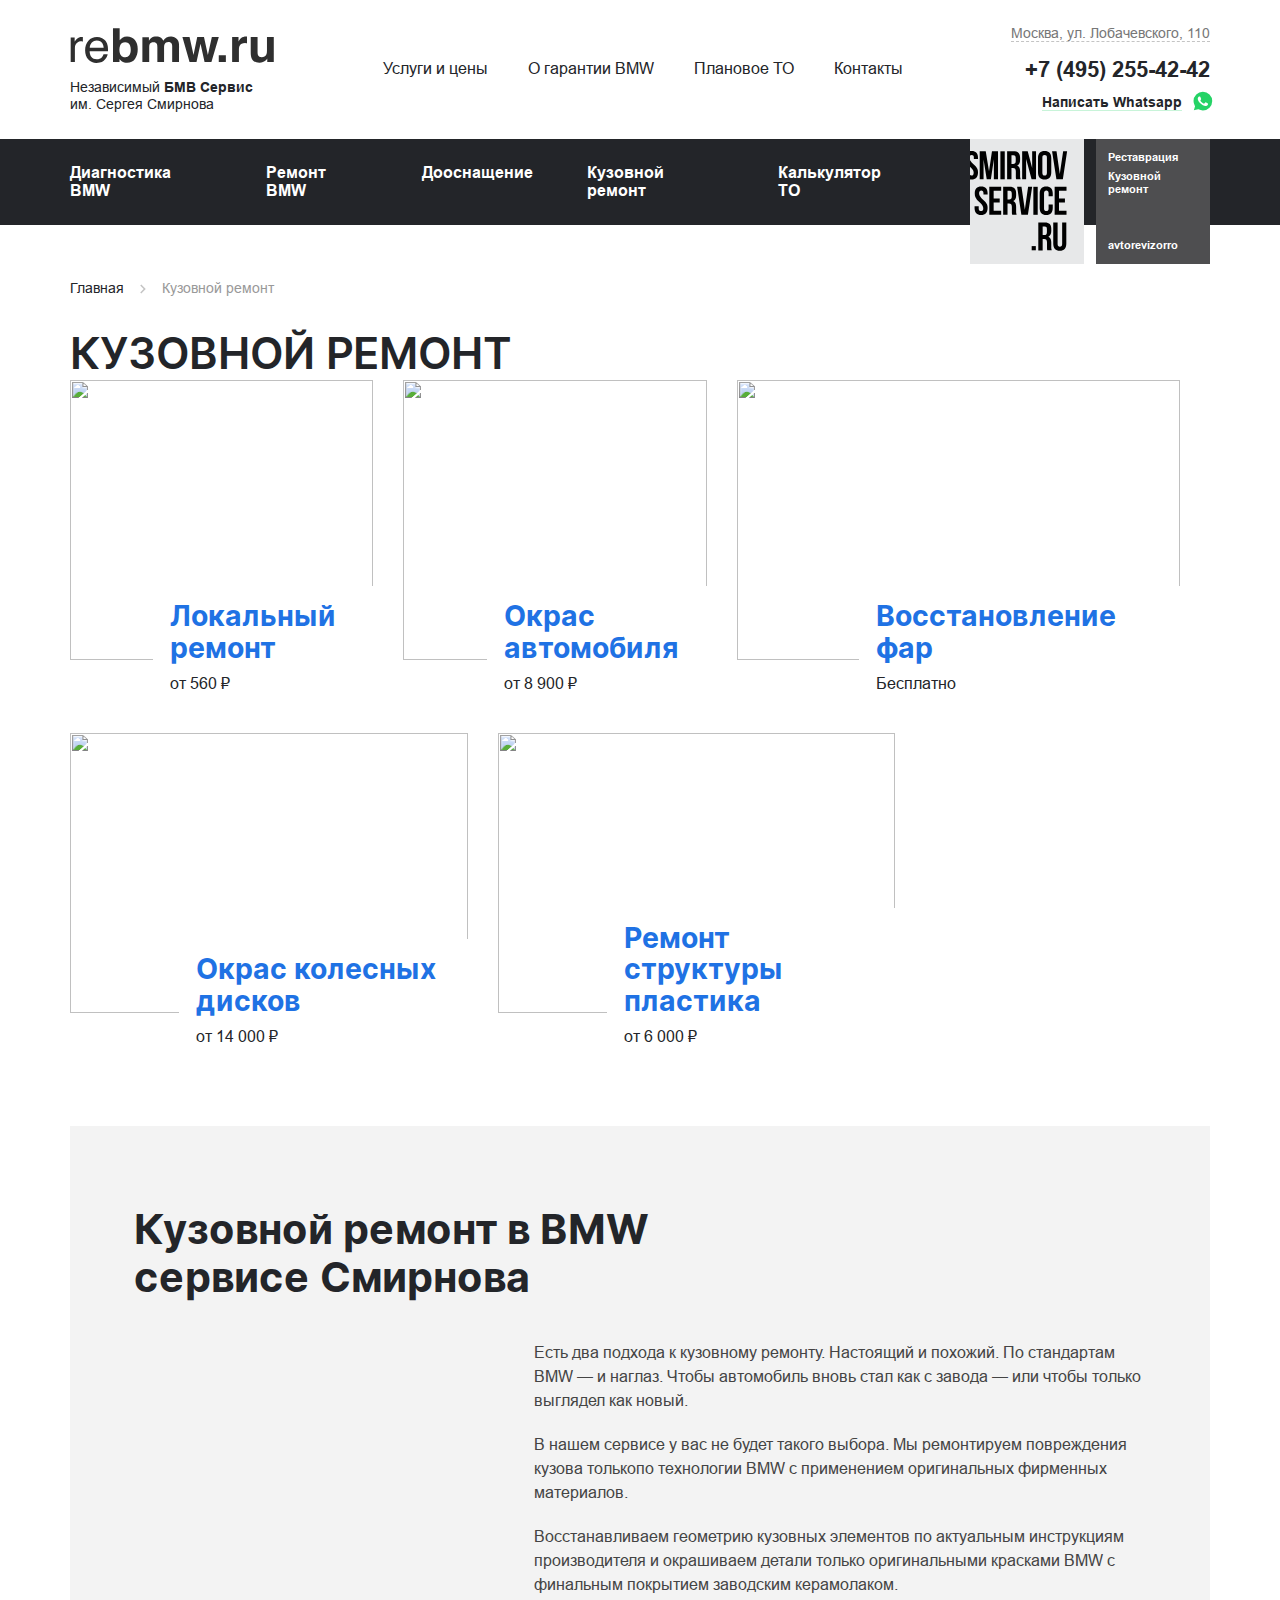
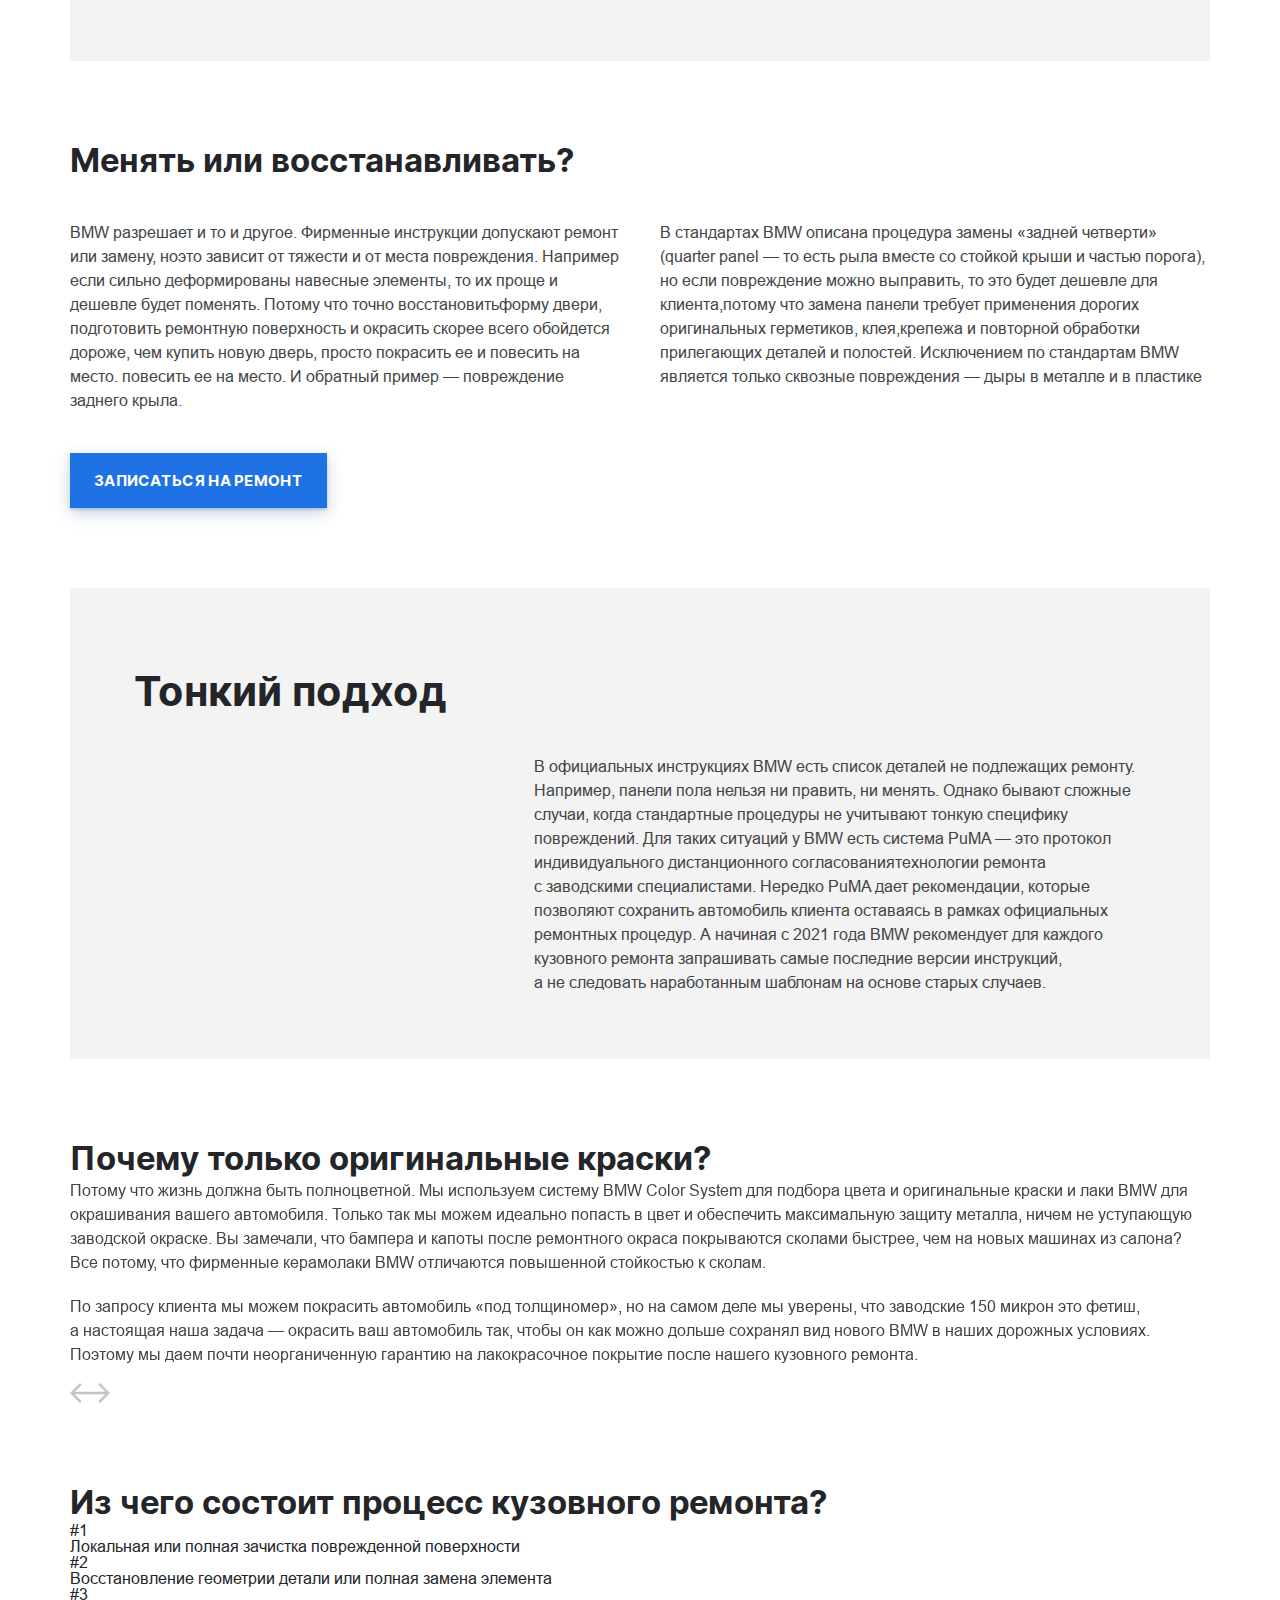
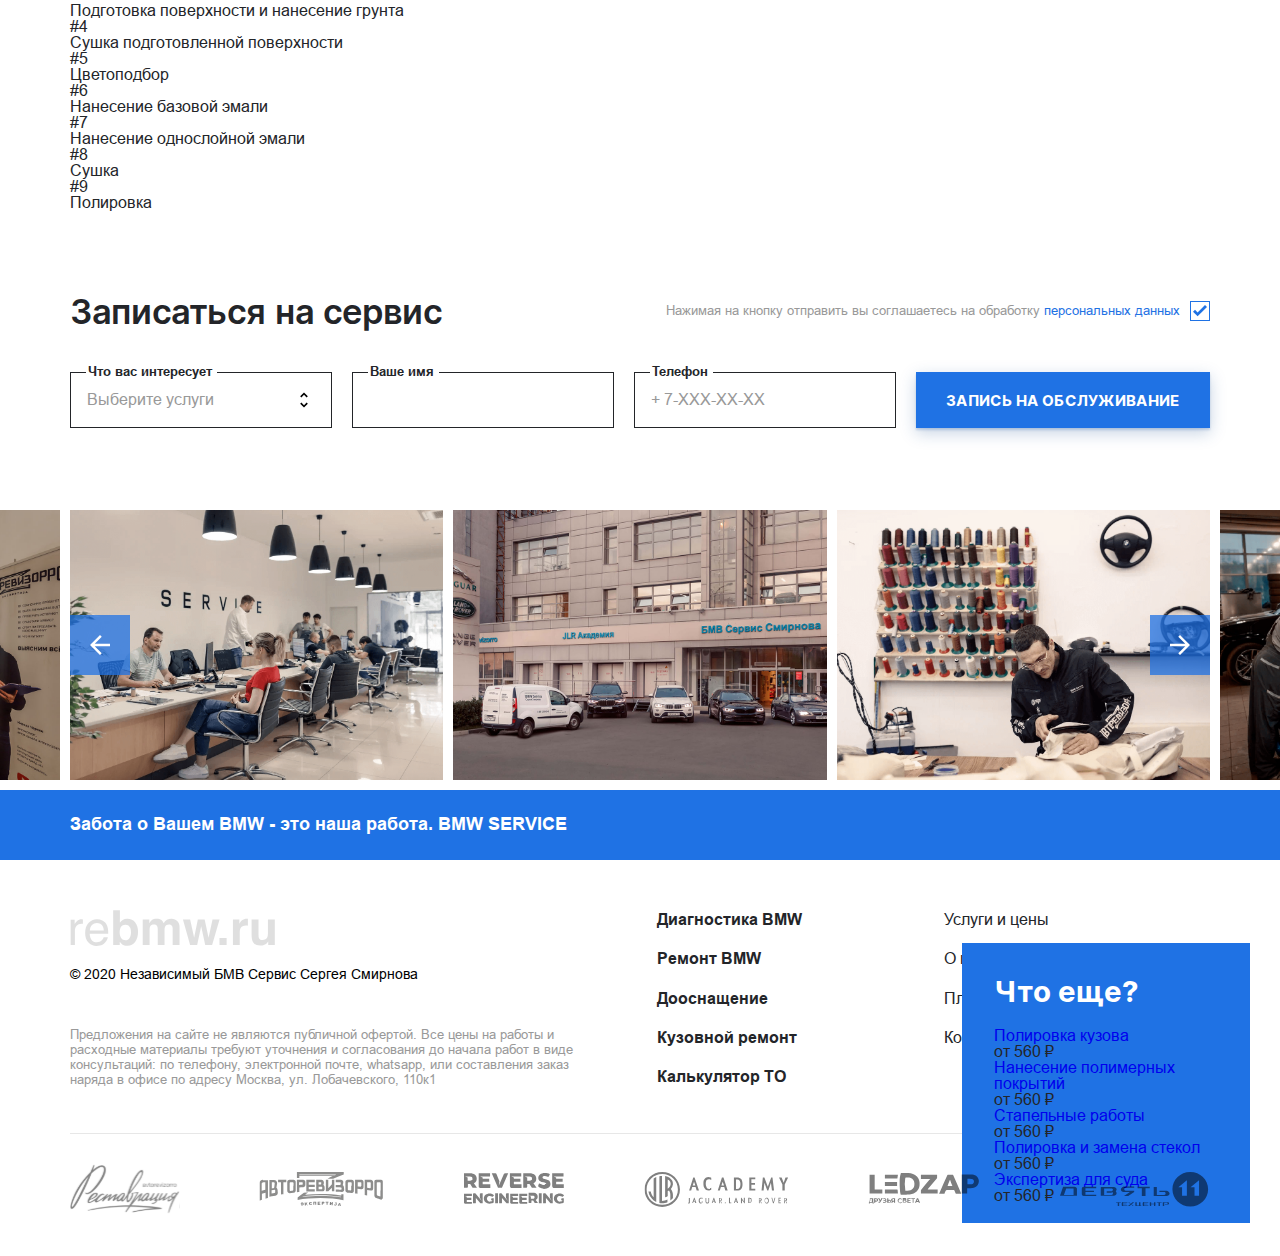
==== body-repair.html @ 80c863f9 "Add files via upload" ====
<!DOCTYPE html>
<html lang="ru">
<head>
	<meta charset="UTF-8">
	<meta name="viewport" content="width=device-width, initial-scale=1.0, shrink-to-fit=no, user-scalable=no">
	<meta name="keywords" content="бмв сервис bmw автосервис техцентр сервисный центр москва озерная 42, ЮЗАО неофициальный">
  	<meta name="description" content="В нашем техническом центре БМВ квалифицированные специалисты готовы исправить любые поломки и неисправности вашего автомобиля. Наш автосервис БМВ находится в Москве.">
	<link rel="stylesheet" href="assets/css/style.css">
	<link rel="stylesheet" href="assets/css/fancybox.css">
	<link rel="stylesheet" href="assets/css/swiper-bundle.min.css">
	<link rel="icon" href="favicon.ico" type="image/svg+xml">
	<title>Кузовной ремонт BMW - BMW SERVICE Сергея Смирнова </title>
</head>
<body>
	<!--Sprite-->
	<svg style="display: none;">
		<symbol id="phone-icon" viewBox="0 0 18 18">
			<g>
				<path d="M9.65381 3.79367C12.0388 4.09367 13.9063 5.96117 14.2063 8.34617C14.2513 8.72867 14.5738 9.00617 14.9488 9.00617C14.9788 9.00617 15.0088 9.00617 15.0388 8.99867C15.4513 8.94617 15.7438 8.57117 15.6913 8.15867C15.3088 5.09117 12.9013 2.68367 9.83381 2.30117C9.42131 2.25617 9.04631 2.54867 9.00131 2.96117C8.94881 3.37367 9.24131 3.74867 9.65381 3.79367ZM9.93881 5.37617C9.54131 5.27117 9.12881 5.51117 9.02381 5.91617C8.91881 6.32117 9.15881 6.72617 9.56381 6.83117C10.3513 7.03367 10.9663 7.64867 11.1763 8.44367C11.2663 8.78117 11.5663 9.00617 11.9038 9.00617C11.9638 9.00617 12.0313 8.99867 12.0913 8.98367C12.4888 8.87867 12.7288 8.46617 12.6313 8.06867C12.2788 6.74117 11.2513 5.71367 9.93881 5.37617ZM14.4163 11.4512L12.5113 11.2337C12.0538 11.1812 11.6038 11.3387 11.2813 11.6612L9.90131 13.0412C7.77881 11.9612 6.03881 10.2287 4.9588 8.09867L6.3463 6.71117C6.66881 6.38867 6.8263 5.93867 6.7738 5.48117L6.5563 3.59117C6.4663 2.83367 5.82881 2.26367 5.06381 2.26367H3.76631C2.91881 2.26367 2.2138 2.96867 2.2663 3.81617C2.6638 10.2212 7.78631 15.3362 14.1838 15.7337C15.0313 15.7862 15.7363 15.0812 15.7363 14.2337V12.9362C15.7438 12.1787 15.1738 11.5412 14.4163 11.4512Z"/>

			</g>
		</symbol>
		<symbol id="pin-icon" viewBox="0 0 18 18">
			<g>
				<path d="M9 1.62097C5.85 1.62097 3 4.03597 3 7.77097C3 10.156 4.8375 12.961 8.505 16.1935C8.79 16.441 9.2175 16.441 9.5025 16.1935C13.1625 12.961 15 10.156 15 7.77097C15 4.03597 12.15 1.62097 9 1.62097ZM9 9.12097C8.175 9.12097 7.5 8.44597 7.5 7.62097C7.5 6.79597 8.175 6.12097 9 6.12097C9.825 6.12097 10.5 6.79597 10.5 7.62097C10.5 8.44597 9.825 9.12097 9 9.12097Z"/>
			</g>
		</symbol>
		<symbol id="arrow-tail-icon" viewBox="0 0 20 20">
			<g>
				<path fill-rule="evenodd" clip-rule="evenodd" d="M20 8.75H4.75L11.75 1.75L10 0L0 10L10 20L11.75 18.25L4.75 11.25H20V8.75Z"/>
			</g>
		</symbol>
		<symbol id="arrow-small" viewBox="0 0 9 13">
			<g>
				<path d="M-6.10352e-05 12.5405L8.16797 6.27025L-6.10352e-05 0V3.13506L4.10101 6.27025L-6.10352e-05 9.40542V12.5405Z"/>
			</g>
		</symbol>
	</svg>

	<div class="wrapper">
		<header class="header">
			<div class="header-top">
				<div class="container">
					<div class="header-top__inner">
						<div class="header__logo">
							<a href="index.html">
								<img src="assets/images/rebmv_logo.svg" alt="logo">
							</a>
							<div class="header__logo-descr">Независимый <span>БМВ Сервис</span><br>им. Сергея Смирнова</div>
						</div>
						<nav class="header-nav">
							<a href="prices.html" class="header-nav__link">Услуги и цены</a>
							<a href="warranty.html" class="header-nav__link">О гарантии BMW</a>
							<a href="maintenance.html" class="header-nav__link">Плановое ТО</a>
							<a href="contact.html" class="header-nav__link">Контакты</a>
						</nav>
						<div class="header__contact">
							<a href="https://yandex.ru/maps/org/bmv_servis_smirnova/231468384403/?from=mapframe&ll=37.477049%2C55.690359&z=17" class="header__address" target="blank"><span class="mobile-none">Москва,</span> ул. Лобачевского, 110</a>
							<a href="tel:+74952554242" class="header__phone">+7 (495) 255-42-42</a>
							<a href="https://wa.me/74952554242" class="whatsapp-link" target="blank">
								<span>Написать <span class="mobile-none">Whatsapp</span></span>
								<img src="assets/images/whatsapp_icon.svg" alt="">
							</a>
						</div>
					</div>
				</div>
			</div>
			<div class="header-bottom">
				<div class="container">
					<div class="header-bottom__inner">
						<div class="header__burger">
							<img src="assets/images/burger-icon.svg" alt="">
						</div>
						<nav class="header-subnav">
							<div class="header-subnav__close"></div>
							<ul class="header-subnav__mobile">
								<li><a href="prices.html" class="header-subnav__link">Услуги и цены</a></li>
								<li><a href="warranty.html" class="header-subnav__link">О гарантии BMW</a></li>
								<li><a href="maintenance.html" class="header-subnav__link">Плановое ТО</a></li>
								<li><a href="contact.html" class="header-subnav__link">Контакты</a></li>
							</ul>
							<ul>
								<li><a href="diagnostics.html" class="header-subnav__link">Диагностика BMW</a></li>
								<li><a href="repair.html" class="header-subnav__link"> Ремонт BMW</a></li>
								<li><a href="equipping.html" class="header-subnav__link">Дооснащение</a></li>
								<li><a href="body-repair.html" class="header-subnav__link">Кузовной ремонт</a></li>
								<li><a href="calculator.html" class="header-subnav__link">Калькулятор ТО</a></li>
							</ul>
						</nav>
						<a href="index.html" class="header-info">
							<div class="header-info__box header-info__box_gray">
								<img src="assets/images/smirnov-service.svg" alt="">
							</div>
							<div class="header-info__box header-info__box_dgray">
								<div>
									<div class="header-info__item">Реставрация</div>
									<div class="header-info__item">Кузовной ремонт</div>
								</div>
								<div class="header-info__item">avtorevizorro</div>
							</div>
						</a>
					</div>
				</div>
			</div>
		</header><!--/header-->

		<main class="main">
			<div class="breadcrumbs">
				<div class="container">
					<ul class="breadcrumbs__list">
						<li class="breadcrumbs__item">
							<a href="index.html">Главная</a>
						</li>
						<li class="breadcrumbs__item">
							<span>Кузовной ремонт</span>
						</li>
					</ul>
				</div>
			</div><!--/breadcrumbs-->
			<section class="service service_bw section">
				<div class="container">
					<h1 class="service__maintitle title title_bold">Кузовной ремонт</h1>
					<div class="service__inner">
						<div class="service__wrapper">
							<a href="#" class="service__item">
								<div class="service__photo">
									<img src="assets/images/service/service_15.jpg" alt="">
								</div>
								<div class="service__info">
									<div class="service__title service__title_many">Локальный<br>ремонт</div>
									<div class="service__price">от 560 ₽</div>
								</div>
							</a><!---/service__item-->
							<a href="#" class="service__item">
								<div class="service__photo">
									<img src="assets/images/service/service_16.jpg" alt="">
								</div>
								<div class="service__info">
									<div class="service__title">Окрас<br> автомобиля</div>
									<div class="service__price">от 8 900 ₽</div>
								</div>
							</a><!---/service__item-->
							<a href="#" class="service__item service__item_large">
								<div class="service__photo">
									<img src="assets/images/service/service_17.jpg" alt="">
								</div>
								<div class="service__info">
									<div class="service__title">Восстановление<br>фар</div>
									<div class="service__price">Бесплатно</div>
								</div>
							</a><!---/service__item-->
							<a href="#" class="service__item service__item_big">
								<div class="service__photo">
									<img src="assets/images/service/service_18.jpg" alt="">
								</div>
								<div class="service__info">
									<div class="service__title">Окрас колесных<br> дисков</div>
									<div class="service__price">от 14 000 ₽</div>
								</div>
							</a><!---/service__item-->
							<a href="#" class="service__item service__item_big">
								<div class="service__photo">
									<img src="assets/images/service/service_19.jpg" alt="">
								</div>
								<div class="service__info">
									<div class="service__title">Ремонт структуры пластика</div>
									<div class="service__price">от 6 000 ₽</div>
								</div>
							</a><!---/service__item-->
						</div>
						<div class="service__contact">
							<div class="contact-box contact-box_more">
								<h4 class="contact-box__title">Что еще?</h4>
								<ul class="contact-box__list contact-box__list_min">
									<li>
										<a href="#" class="contact-box__list-name">Полировка кузова</a>
										<div class="contact-box__list-price">от 560 ₽</div>
									</li>
									<li>
										<a href="#" class="contact-box__list-name">Нанесение полимерных покрытий</a>
										<div class="contact-box__list-price">от 560 ₽</div>
									</li>
									<li>
										<a href="#" class="contact-box__list-name">Стапельные работы</a>
										<div class="contact-box__list-price">от 560 ₽</div>
									</li>
									<li>
										<a href="#" class="contact-box__list-name">Полировка и замена стекол</a>
										<div class="contact-box__list-price">от 560 ₽</div>
									</li>
									<li>
										<a href="#" class="contact-box__list-name">Экспертиза для суда</a>
										<div class="contact-box__list-price">от 560 ₽</div>
									</li>
								</ul>
							</div><!--/contact-box-->
						</div>
					</div>
				</div>
			</section><!--/service-->
			<section class="article section">
				<div class="container">
					<div class="info-box">
						<div class="info-box__photo">
							<img src="assets/images/body-repair.png" alt="">
						</div>
						<div class="info-box__content">
							<h3 class="info-box__title title-big">Кузовной ремонт в BMW<br> сервисе Смирнова</h3>
							<div class="info-box__text description">
								<p>Есть два подхода к кузовному ремонту. Настоящий и похожий. По стандартам BMW — и наглаз. Чтобы автомобиль вновь стал как с завода — или чтобы только выглядел как новый.</p>
								<p>В нашем сервисе у вас не будет такого выбора. Мы ремонтируем повреждения кузова толькопо технологии BMW c применением оригинальных фирменных материалов.</p>
								<p>Восстанавливаем геометрию кузовных элементов по актуальным инструкциям производителя и окрашиваем детали только оригинальными красками BMW с финальным покрытием заводским керамолаком.</p>
							</div>
						</div>
					</div><!--/info-box-->
				</div>
			</section><!--/article-->
			<div class="article section">
				<div class="container">
					<h3 class="article__title title-medium title-medium_center mb-48">Менять или восстанавливать?</h3>
					<div class="article__row">
						<div class="article__col">
							<div class="article__description description description_big">
								<p>BMW разрешает и то и другое. Фирменные инструкции допускают ремонт или замену, ноэто зависит от тяжести и от места повреждения. Например если сильно деформированы навесные элементы, то их проще и дешевле будет поменять. Потому что точно восстановитьформу двери, подготовить ремонтную поверхность и окрасить скорее всего обойдется дороже, чем купить новую дверь, просто покрасить ее и повесить на место. повесить ее на место. И обратный пример — повреждение заднего крыла.</p>
							</div>
						</div>
						<div class="article__col">
							<div class="article__description description description_big">
								<p>В стандартах BMW описана процедура замены «задней четверти» (quarter panel — то есть рыла вместе со стойкой крыши и частью порога), но если повреждение можно выправить, то это будет дешевле для клиента,потому что замена панели требует применения дорогих оригинальных герметиков, клея,крепежа и повторной обработки прилегающих деталей и полостей. Исключением по стандартам BMW является только сквозные повреждения — дыры в металле и в пластике</p>
							</div>
						</div>
					</div>
					<div class="article__btn">
						<a href="#" class="btn" data-scroll="application">Записаться на ремонт</a>
					</div>
				</div>
			</div><!--article-->
			<section class="article section">
				<div class="container">
					<div class="info-box info-box_bl">
						<div class="info-box__photo">
							<img src="assets/images/avtorevizorro.png" alt="">
						</div>
						<div class="info-box__content">
							<h3 class="info-box__title title-big">Тонкий подход</h3>
							<div class="info-box__text description">
								<p>В официальных инструкциях BMW есть список деталей не подлежащих ремонту. Например, панели пола нельзя ни править, ни менять. Однако бывают сложные случаи, когда стандартные процедуры не учитывают тонкую специфику повреждений. Для таких ситуаций у BMW есть система PuMA — это протокол индивидуального дистанционного согласованиятехнологии ремонта с заводскими специалистами. Нередко PuMA дает рекомендации, которые позволяют сохранить автомобиль клиента оставаясь в рамках официальных ремонтных процедур. А начиная с 2021 года BMW рекомендует для каждого кузовного ремонта запрашивать самые последние версии инструкций, а не следовать наработанным шаблонам на основе старых случаев.</p>
							</div>
						</div>
					</div><!--/info-box-->
				</div>
			</section><!--/article-->
			<section class="info-slider info-slider_diagnostics section">
				<div class="container">
					<h3 class="info-slider__title title-medium">Почему только оригинальные краски?</h3>
					<div class="info-slider__inner swiper">
						<div class="info-slider__wrapper swiper-wrapper">
							<div class="info-slider__slide swiper-slide">
								<div class="info-slider__box info-slider__box_pc">
									<div class="info-slider__info">
										<div class="info-slider__description description">
											<p>Потому что жизнь должна быть полноцветной. Мы используем систему BMW Color System для подбора цвета и оригинальные краски и лаки BMW для окрашивания вашего автомобиля. Только так мы можем идеально попасть в цвет и обеспечить максимальную защиту металла, ничем не уступающую заводской окраске. Вы замечали, что бампера и капоты после ремонтного окраса покрываются сколами быстрее, чем на новых машинах из салона? Все потому, что фирменные керамолаки BMW отличаются повышенной стойкостью к сколам.</p>
											<p>По запросу клиента мы можем покрасить автомобиль «под толщиномер», но на самом деле мы уверены, что заводские 150 микрон это фетиш, а настоящая наша задача — окрасить ваш автомобиль так, чтобы он как можно дольше сохранял вид нового BMW в наших дорожных условиях. Поэтому мы даем почти неорганиченную гарантию на лакокрасочное покрытие после нашего кузовного ремонта.</p>
										</div>
									</div>
									<div class="info-slider__photo">
										<img src="assets/images/metallik-avtoemal.png" alt="">
									</div>
								</div>
							</div><!--/info-slider__slide-->
							<div class="info-slider__slide swiper-slide">
								<div class="info-slider__box info-slider__box_pc">
									<div class="info-slider__info">
										<div class="info-slider__description description">
											<p>Потому что жизнь должна быть полноцветной. Мы используем систему BMW Color System для подбора цвета и оригинальные краски и лаки BMW для окрашивания вашего автомобиля. Только так мы можем идеально попасть в цвет и обеспечить максимальную защиту металла, ничем не уступающую заводской окраске. Вы замечали, что бампера и капоты после ремонтного окраса покрываются сколами быстрее, чем на новых машинах из салона? Все потому, что фирменные керамолаки BMW отличаются повышенной стойкостью к сколам.</p>
											<p>По запросу клиента мы можем покрасить автомобиль «под толщиномер», но на самом деле мы уверены, что заводские 150 микрон это фетиш, а настоящая наша задача — окрасить ваш автомобиль так, чтобы он как можно дольше сохранял вид нового BMW в наших дорожных условиях. Поэтому мы даем почти неорганиченную гарантию на лакокрасочное покрытие после нашего кузовного ремонта.</p>
										</div>
									</div>
									<div class="info-slider__photo">
										<img src="assets/images/metallik-avtoemal.png" alt="">
									</div>
								</div>
							</div><!--/info-slider__slide-->
							<div class="info-slider__slide swiper-slide">
								<div class="info-slider__box info-slider__box_pc">
									<div class="info-slider__info">
										<div class="info-slider__description description">
											<p>Потому что жизнь должна быть полноцветной. Мы используем систему BMW Color System для подбора цвета и оригинальные краски и лаки BMW для окрашивания вашего автомобиля. Только так мы можем идеально попасть в цвет и обеспечить максимальную защиту металла, ничем не уступающую заводской окраске. Вы замечали, что бампера и капоты после ремонтного окраса покрываются сколами быстрее, чем на новых машинах из салона? Все потому, что фирменные керамолаки BMW отличаются повышенной стойкостью к сколам.</p>
											<p>По запросу клиента мы можем покрасить автомобиль «под толщиномер», но на самом деле мы уверены, что заводские 150 микрон это фетиш, а настоящая наша задача — окрасить ваш автомобиль так, чтобы он как можно дольше сохранял вид нового BMW в наших дорожных условиях. Поэтому мы даем почти неорганиченную гарантию на лакокрасочное покрытие после нашего кузовного ремонта.</p>
										</div>
									</div>
									<div class="info-slider__photo">
										<img src="assets/images/metallik-avtoemal.png" alt="">
									</div>
								</div>
							</div><!--/info-slider__slide-->
						</div>
						<div class="slider-arrows slider-arrows_blue">
							<div class="slider-arrow slider-arrow_prev">
								<svg>
									<use xlink:href="#arrow-tail-icon"></use>
								</svg>
							</div>
							<div class="swiper-pagination"></div>
							<div class="slider-arrow slider-arrow_next">
								<svg>
									<use xlink:href="#arrow-tail-icon"></use>
								</svg>
							</div>
						</div>
					</div>
				</div>
			</section><!--/info-slider-->
			<section class="procedure section">
				<div class="container">
					<h2 class="procedure__title title-medium">Из чего состоит процесс кузовного ремонта?</h2>
					<div class="procedure__inner">
						<div class="procedure__item">
							<div class="procedure__number">#1</div>
							<div class="procedure__text">Локальная или полная зачистка поврежденной поверхности</div>
						</div><!--/procedure__item-->
						<div class="procedure__item">
							<div class="procedure__number">#2</div>
							<div class="procedure__text">Восстановление геометрии детали или полная замена элемента</div>
						</div><!--/procedure__item-->
						<div class="procedure__item">
							<div class="procedure__number">#3</div>
							<div class="procedure__text">Подготовка поверхности и нанесение грунта</div>
						</div><!--/procedure__item-->
						<div class="procedure__item">
							<div class="procedure__number">#4</div>
							<div class="procedure__text">Сушка подготовленной поверхности</div>
						</div><!--/procedure__item-->
						<div class="procedure__item procedure__item_small">
							<div class="procedure__number">#5</div>
							<div class="procedure__text">Цветоподбор</div>
						</div><!--/procedure__item-->
						<div class="procedure__item procedure__item_small">
							<div class="procedure__number">#6</div>
							<div class="procedure__text">Нанесение базовой эмали</div>
						</div><!--/procedure__item-->
						<div class="procedure__item procedure__item_small">
							<div class="procedure__number">#7</div>
							<div class="procedure__text">Нанесение однослойной эмали</div>
						</div><!--/procedure__item-->
						<div class="procedure__item procedure__item_small">
							<div class="procedure__number">#8</div>
							<div class="procedure__text">Сушка</div>
						</div><!--/procedure__item-->
						<div class="procedure__item procedure__item_small">
							<div class="procedure__number">#9</div>
							<div class="procedure__text">Полировка</div>
						</div><!--/procedure__item-->
					</div>
				</div>
			</section><!--/procedure-->
			<section class="application section" id="application">
				<div class="container">
					<form action="#" class="application__form form">
						<div class="application__header">
							<h3 class="application__title">Записаться на сервис</h3>
							<div class="form-agree">
								<input type="checkbox" id="agree-check" required checked>
								<label for="agree-check">
									<span class="form-agree__desc">Нажимая на кнопку отправить вы соглашаетесь на обработку <a href="#" target="blank">персональных данных</a></span>
									<span class="form-agree__box"></span>
								</label>
							</div><!--/form-agree-->
						</div>
						<div class="form__row form__row_20">
							<div class="form__item">
								<div class="form__select">
									<div class="form__select-desc form__select-desc_auto">Что вас интересует</div>
									<select>
										<option value="0">Выберите услуги</option>
										<option value="1">Проверка сход-развала</option>
										<option value="2">Проверка сход-развала</option>
									</select>
								</div>
							</div>
							<div class="form__item">
								<div class="form__input">
									<div class="form__input-desc">Ваше имя</div>
									<input type="text">
								</div>
							</div>
							<div class="form__item">
								<div class="form__input">
									<div class="form__input-desc">Телефон</div>
									<input type="text" placeholder="+ 7-XXX-XX-XX">
								</div>
							</div>
							<div class="form__item">
								<button class="btn" type="submit">
									<span>Запись на обслуживание</span>
									<span>Отправить</span>
								</button>
							</div>
						</div>
					</form>
				</div>
			</section><!--/application-->
			<section class="photogallery">
				<div class="container">
					<h2 class="photogallery__title">Фото нашего салона</h2>
					<div class="photogallery__slider swiper">
						<div class="photogallery__wrapper swiper-wrapper">
							<div class="photogallery__slide swiper-slide">
								<img src="assets/images/photogallery/photo_2.png" alt="" data-fancybox="photogallery">
							</div><!--/photogallery__slide-->
							<div class="photogallery__slide swiper-slide">
								<img src="assets/images/photogallery/photo_3.jpg" alt="" data-fancybox="photogallery">
							</div><!--/photogallery__slide-->
							<div class="photogallery__slide swiper-slide">
								<img src="assets/images/photogallery/photo_4.png" alt="" data-fancybox="photogallery">
							</div><!--/photogallery__slide-->
							<div class="photogallery__slide swiper-slide">
								<img src="assets/images/photogallery/photo_5.png" alt="" data-fancybox="photogallery">
							</div><!--/photogallery__slide-->
							<div class="photogallery__slide swiper-slide">
								<img src="assets/images/photogallery/photo_6.jpg" alt="" data-fancybox="photogallery">
							</div><!--/photogallery__slide-->
							<div class="photogallery__slide swiper-slide">
								<img src="assets/images/photogallery/photo_7.jpg" alt="" data-fancybox="photogallery">
							</div><!--/photogallery__slide-->
							<div class="photogallery__slide swiper-slide">
								<img src="assets/images/photogallery/photo_8.jpg" alt="" data-fancybox="photogallery">
							</div><!--/photogallery__slide-->
							<div class="photogallery__slide swiper-slide">
								<img src="assets/images/photogallery/photo_1.jpg" alt="" data-fancybox="photogallery">
							</div><!--/photogallery__slide-->
						</div>
						<div class="photogallery__arrows">
							<div class="photogallery__arrow photogallery__arrow_prev">
								<svg>
									<use xlink:href="#arrow-tail-icon"></use>
								</svg>
							</div>
							<div class="photogallery__arrow photogallery__arrow_next">
								<svg>
									<use xlink:href="#arrow-tail-icon"></use>
								</svg>
							</div>
						</div>
						<div class="swiper-pagination"></div>
					</div>
				</div>
			</section><!--/photogallery-->
		</main>
		<footer class="footer">
			<div class="footer__top">
				<div class="container">
					<div class="footer__title">Забота о Вашем BMW - это наша работа. BMW SERVICE</div>
				</div>
			</div>
			<div class="footer__content">
				<div class="container">
					<div class="footer__inner">
						<div class="footer__block">
							<a href="index.html" class="footer__logo">
								<img src="assets/images/rebmv_logo.svg" alt="logo">
							</a>
							<div class="footer__copyright">© 2020 Независимый БМВ Сервис Сергея Смирнова</div>
							<div class="footer__text">Предложения на сайте не являются публичной офертой. Все цены на работы и расходные материалы требуют уточнения и согласования до начала работ в виде консультаций: по телефону, электронной почте, whatsapp, или составления заказ наряда в офисе по адресу Москва, ул. Лобачевского, 110к1</div>
						</div>
						<div class="footer-menu">
							<ul class="footer-menu__col">
								<li>
									<a href="diagnostics.html" class="footer-menu__link">Диагностика BMW</a>
								</li>
								<li>
									<a href="repair.html" class="footer-menu__link">Ремонт BMW</a>
								</li>
								<li>
									<a href="equipping.html" class="footer-menu__link">Дооснащение</a>
								</li>
								<li>
									<a href="body-repair.html" class="footer-menu__link">Кузовной ремонт</a>
								</li>
								<li>
									<a href="calculator.html" class="footer-menu__link">Калькулятор ТО</a>
								</li>
							</ul>
							<ul class="footer-menu__col">
								<li>
									<a href="prices.html" class="footer-menu__link">Услуги и цены</a>
								</li>
								<li>
									<a href="warranty.html" class="footer-menu__link">О гарантии BMW</a>
								</li>
								<li>
									<a href="maintenance.html" class="footer-menu__link">Плановое ТО</a>
								</li>
								<li>
									<a href="contact.html" class="footer-menu__link">Контакты</a>
								</li>
							</ul>
						</div>
					</div>
				</div>
			</div>
			<div class="footer-logos">
				<div class="container">
					<div class="footer-logos__inner">
						<div class="footer-logos__wrapper swiper-wrapper">
							<a href="https://www.instagram.com/avtorevizorro.restoration/" class="footer-logos__item swiper-slide" target="blank">
								<img src="assets/images/logos/logo_1.svg" alt="">
							</a>
							<a href="https://www.youtube.com/channel/UCQRLRt9lof67ZWts843EOJw" class="footer-logos__item swiper-slide" target="blank">
								<img src="assets/images/logos/logo_2.svg" alt="">
							</a>
							<a href="#" class="footer-logos__item swiper-slide" target="blank">
								<img src="assets/images/logos/logo_3.svg" alt="">
							</a>
							<a href="#" class="footer-logos__item swiper-slide" target="blank">
								<img src="assets/images/logos/logo_4.svg" alt="">
							</a>
							<a href="#" class="footer-logos__item swiper-slide" target="blank">
								<img src="assets/images/logos/logo_5.svg" alt="">
							</a>
							<a href="#" class="footer-logos__item swiper-slide" target="blank">
								<img src="assets/images/logos/logo_6.svg" alt="">
							</a>
						</div>
					</div>
				</div>
			</div>
		</footer>
	</div><!--/wrapper-->

	<script src="assets/js/jquery-3.6.0.min.js"></script>
	<script src="assets/js/fancybox.umd.js"></script>
	<script src="assets/js/swiper-bundle.min.js"></script>
	<script src="assets/js/script.js"></script>
</body>
</html>
---- assets/css/style.css ----
@font-face {
  font-family: 'Arial';
  font-style: normal;
  font-weight: 400;
  font-display: swap;
  src: url("../fonts/ArialMT.woff2") format("woff2"), url("../fonts/ArialMT.woff") format("woff"), url("../fonts/ArialMT.ttf") format("truetype"); }

@font-face {
  font-family: 'Arial';
  font-style: italic;
  font-weight: 400;
  font-display: swap;
  src: url("../fonts/Arial-ItalicMT.woff2") format("woff2"), url("../fonts/Arial-ItalicMT.woff") format("woff"), url("../fonts/Arial-ItalicMT.ttf") format("truetype"); }

@font-face {
  font-family: 'Arial';
  font-style: normal;
  font-weight: 700;
  font-display: swap;
  src: url("../fonts/Arial-BoldMT.woff2") format("woff2"), url("../fonts/Arial-BoldMT.woff") format("woff"), url("../fonts/Arial-BoldMT.ttf") format("truetype"); }

@font-face {
  font-family: 'Inter';
  font-style: normal;
  font-weight: 500;
  font-display: swap;
  src: url("../fonts/Inter-Medium.woff2") format("woff2"), url("../fonts/Inter-Medium.woff") format("woff"), url("../fonts/Inter-Medium.ttf") format("truetype"); }

@font-face {
  font-family: 'Inter';
  font-style: normal;
  font-weight: 600;
  font-display: swap;
  src: url("../fonts/Inter-SemiBold.woff2") format("woff2"), url("../fonts/Inter-SemiBold.woff") format("woff"), url("../fonts/Inter-SemiBold.ttf") format("truetype"); }

@font-face {
  font-family: 'Inter';
  font-style: normal;
  font-weight: 700;
  font-display: swap;
  src: url("../fonts/Inter-Bold.woff2") format("woff2"), url("../fonts/Inter-Bold.woff") format("woff"), url("../fonts/Inter-Bold.ttf") format("truetype"); }

/*============Header==========*/
.header-top {
  background-color: #ffffff;
  padding: 25px 0; }
  .header-top__inner {
    display: -webkit-box;
    display: -ms-flexbox;
    display: flex;
    -webkit-box-align: center;
    -ms-flex-align: center;
    align-items: center;
    -webkit-box-pack: justify;
    -ms-flex-pack: justify;
    justify-content: space-between; }

.header__logo {
  display: block;
  margin-right: 50px; }
  .header__logo a {
    display: block; }
  .header__logo img {
    width: 205.07px;
    margin-bottom: 16px; }
  .header__logo-descr {
    font-family: "Arial", sans-serif;
    font-size: 14px;
    font-weight: 400;
    color: #232529;
    line-height: 1.15; }
    .header__logo-descr span {
      font-weight: 700; }

.header-nav {
  display: -webkit-box;
  display: -ms-flexbox;
  display: flex;
  margin-right: 50px; }
  .header-nav__link {
    display: inline-block;
    margin-right: 40px;
    font-family: "Arial", sans-serif;
    font-size: 16px;
    font-weight: 400;
    color: #232529;
    line-height: 1.15; }
    .header-nav__link:last-child {
      margin-right: 0; }

.header__address {
  display: inline-block;
  color: #777777;
  font-family: "Arial", sans-serif;
  font-size: 14px;
  font-weight: 400;
  line-height: 1.15;
  border-bottom: 1px dashed #C4C4C4;
  margin-bottom: 15px;
  -webkit-transition: all .2s linear;
  -o-transition: all .2s linear;
  transition: all .2s linear; }
  .header__address:hover {
    color: #232529;
    border-color: #232529; }

.header__phone {
  font-family: "Arial", sans-serif;
  font-size: 24px;
  font-weight: 700;
  color: #232529;
  line-height: 1.15;
  margin-bottom: 7px; }
  @media (max-width: 1600px) {
    .header__phone {
      font-size: calc(16px + 8 * ((100vw - 375px) / 1225)); } }

.header__contact {
  display: -webkit-box;
  display: -ms-flexbox;
  display: flex;
  -webkit-box-orient: vertical;
  -webkit-box-direction: normal;
  -ms-flex-direction: column;
  flex-direction: column;
  -webkit-box-align: end;
  -ms-flex-align: end;
  align-items: flex-end; }

.header-bottom {
  background-color: #232529; }
  .header-bottom__inner {
    display: -webkit-box;
    display: -ms-flexbox;
    display: flex;
    -webkit-box-align: start;
    -ms-flex-align: start;
    align-items: flex-start;
    -webkit-box-pack: justify;
    -ms-flex-pack: justify;
    justify-content: space-between; }

.header__burger {
  display: none; }

.header-subnav {
  margin-right: 65px; }
  .header-subnav ul {
    display: -webkit-box;
    display: -ms-flexbox;
    display: flex; }
    .header-subnav ul.header-subnav__mobile {
      display: none; }
  .header-subnav li {
    margin-right: 53.5px; }
    .header-subnav li:last-child {
      margin-right: 0; }
  .header-subnav__close {
    display: none;
    position: relative;
    width: 25px;
    height: 20px;
    cursor: pointer;
    margin-left: auto;
    cursor: pointer;
    margin-bottom: 10px; }
    .header-subnav__close:before {
      content: "";
      width: 25px;
      height: 2px;
      background-color: #ffffff;
      -webkit-transform: rotate(45deg);
      -ms-transform: rotate(45deg);
      transform: rotate(45deg);
      position: absolute;
      top: 9px;
      left: 0;
      z-index: 1; }
    .header-subnav__close:after {
      content: "";
      width: 25px;
      height: 2px;
      background-color: #ffffff;
      -webkit-transform: rotate(-45deg);
      -ms-transform: rotate(-45deg);
      transform: rotate(-45deg);
      position: absolute;
      top: 9px;
      left: 0;
      z-index: 1; }
  .header-subnav__link {
    display: inline-block;
    padding: 25px 0;
    font-family: "Arial", sans-serif;
    font-size: 16px;
    font-weight: 700;
    color: #ffffff;
    line-height: 1.125;
    position: relative; }
    .header-subnav__link:after {
      content: "";
      width: 100%;
      height: 3px;
      background-color: #ffffff;
      position: absolute;
      left: 0;
      bottom: 0;
      z-index: 1;
      opacity: 0;
      -webkit-transition: all .2s linear;
      -o-transition: all .2s linear;
      transition: all .2s linear; }
    .header-subnav__link:hover:after {
      opacity: 1; }

.header-info {
  position: relative;
  z-index: 5;
  display: -webkit-box;
  display: -ms-flexbox;
  display: flex;
  margin-bottom: -60px; }
  .header-info__box {
    width: 114px;
    height: 125px;
    margin-right: 12px; }
    .header-info__box:last-child {
      margin-right: 0; }
    .header-info__box_gray {
      background-color: #E7E8E9;
      padding: 12px 15.5px 13px 0; }
      .header-info__box_gray img {
        max-width: 100%; }
    .header-info__box_dgray {
      background-color: #4E4E50;
      padding: 12px 8px 13px 12px;
      display: -webkit-box;
      display: -ms-flexbox;
      display: flex;
      -webkit-box-orient: vertical;
      -webkit-box-direction: normal;
      -ms-flex-direction: column;
      flex-direction: column;
      -webkit-box-pack: justify;
      -ms-flex-pack: justify;
      justify-content: space-between; }
  .header-info__item {
    font-family: "Arial", sans-serif;
    font-size: 11px;
    font-weight: 700;
    color: #ffffff;
    line-height: 1.15;
    margin-bottom: 6px; }
    .header-info__item:last-child {
      margin-bottom: 0; }

/*===========/header==========*/
/*==========Breadcrumbs=========*/
.breadcrumbs {
  margin-top: 55px;
  margin-bottom: 30px; }
  .breadcrumbs__list {
    display: -webkit-inline-box;
    display: -ms-inline-flexbox;
    display: inline-flex;
    -ms-flex-wrap: wrap;
    flex-wrap: wrap; }
  .breadcrumbs__item {
    font-family: "Arial", sans-serif;
    font-size: 14px;
    font-weight: 400;
    color: #999999;
    line-height: 1.28;
    position: relative;
    padding-right: 28px;
    margin-right: 10px; }
    .breadcrumbs__item a {
      color: #232529; }
    .breadcrumbs__item:after {
      content: "";
      width: 18px;
      height: 18px;
      background: url("../images/arrow_right.svg") center no-repeat;
      position: absolute;
      top: 50%;
      -webkit-transform: translateY(-50%);
      -ms-transform: translateY(-50%);
      transform: translateY(-50%);
      right: 0;
      z-index: 1; }
    .breadcrumbs__item:last-child {
      padding-right: 0;
      margin-right: 0; }
      .breadcrumbs__item:last-child:after {
        display: none; }

/*==========/breadcrumbs=========*/
.whatsapp-link {
  display: -webkit-inline-box;
  display: -ms-inline-flexbox;
  display: inline-flex;
  -webkit-box-align: center;
  -ms-flex-align: center;
  align-items: center;
  margin-right: -5px; }
  .whatsapp-link img {
    width: 25px; }
  .whatsapp-link > span {
    display: inline-block;
    margin-right: 8px;
    font-family: "Arial", sans-serif;
    font-size: 14px;
    font-weight: 700;
    color: #232529;
    line-height: 1.15;
    position: relative;
    -webkit-transition: all .2s linear;
    -o-transition: all .2s linear;
    transition: all .2s linear; }
    .whatsapp-link > span:after {
      content: "";
      width: 100%;
      height: 1px;
      background-color: #25D366;
      opacity: 0.25;
      position: absolute;
      top: 100%;
      left: 0;
      z-index: 1;
      -webkit-transition: all .2s linear;
      -o-transition: all .2s linear;
      transition: all .2s linear; }
    .whatsapp-link > span:hover:after {
      opacity: 1; }

/*=========Footer=========*/
.footer__top {
  background-color: #1F72E4;
  padding: 5px 0;
  height: 70px;
  display: -webkit-box;
  display: -ms-flexbox;
  display: flex;
  -webkit-box-align: center;
  -ms-flex-align: center;
  align-items: center; }

.footer__title {
  font-family: "Arial", sans-serif;
  font-size: 18px;
  font-weight: 700;
  color: #ffffff;
  line-height: 1.222; }

.footer__inner {
  padding: 50px 0 45px;
  border-bottom: 1px solid #E7E7E7;
  display: -webkit-box;
  display: -ms-flexbox;
  display: flex; }

.footer__block {
  width: 51.5%;
  padding-right: 50px; }

.footer__logo {
  display: block;
  margin-bottom: 20px;
  opacity: 0.15; }

.footer__copyright {
  font-family: "Arial", sans-serif;
  font-size: 14px;
  font-weight: 400;
  color: #000;
  line-height: 1.15;
  margin-bottom: 46px; }

.footer__text {
  font-family: "Arial", sans-serif;
  font-size: 13px;
  font-weight: 400;
  color: #999999;
  line-height: 1.15; }

.footer-menu {
  -webkit-box-flex: 1;
  -ms-flex: 1 1 auto;
  flex: 1 1 auto;
  display: -webkit-box;
  display: -ms-flexbox;
  display: flex;
  margin-left: -20px; }
  .footer-menu__col {
    width: calc(50% - 20px);
    margin-left: 20px; }
    .footer-menu__col li {
      margin-bottom: 20px; }
      .footer-menu__col li:last-child {
        margin-bottom: 0; }
    .footer-menu__col:nth-child(2) .footer-menu__link {
      font-weight: 400; }
  .footer-menu__link {
    font-family: "Arial", sans-serif;
    font-size: 16px;
    font-weight: 700;
    color: #232529;
    line-height: 1.2; }

.footer-logos {
  padding: 30px 0 42px; }
  .footer-logos__wrapper {
    display: -webkit-box;
    display: -ms-flexbox;
    display: flex;
    -webkit-box-align: center;
    -ms-flex-align: center;
    align-items: center; }
  .footer-logos .swiper-wrapper {
    -webkit-box-align: center;
    -ms-flex-align: center;
    align-items: center; }
  .footer-logos__item {
    display: block; }
    .footer-logos__item.swiper-slide {
      width: auto !important; }
    .footer-logos__item img {
      max-width: 100%;
      opacity: 0.5;
      -webkit-transition: all .2s linear;
      -o-transition: all .2s linear;
      transition: all .2s linear; }
    .footer-logos__item:hover img {
      opacity: 1; }

/*=========/footer=========*/
/*=========Adaptive==========*/
@media (max-width: 1170px) {
  .header__logo {
    margin-right: 30px; }
  .header-nav {
    margin-right: 30px; }
    .header-nav__link {
      margin-right: 20px; }
  .header-subnav {
    margin-right: 30px; }
    .header-subnav li {
      margin-right: 30px; }
  .header-info__box {
    width: 80px;
    height: 92px;
    margin-right: 5px; }
    .header-info__box_gray {
      padding: 9px 12px 12px 0; }
    .header-info__box_dgray {
      padding: 9px 12px 12px 8px; }
  .header-info__item {
    font-size: 7px; }
  .footer-logos {
    padding: 30px 15px;
    margin: 0 -15px; } }

@media (max-width: 991px) {
  .header {
    position: relative; }
    .header-nav {
      display: none; }
    .header-bottom {
      -webkit-box-pack: justify;
      -ms-flex-pack: justify;
      justify-content: space-between; }
    .header__burger {
      display: block;
      padding: 10px 0;
      cursor: pointer; }
    .header-subnav {
      position: absolute;
      top: 0;
      left: 0;
      z-index: 200;
      height: 100vh;
      width: 100%;
      background-color: #232529;
      margin-right: 0;
      padding: 40px 40px 120px;
      -webkit-transform: translateX(-100%);
      -ms-transform: translateX(-100%);
      transform: translateX(-100%);
      -webkit-transition: all .3s linear;
      -o-transition: all .3s linear;
      transition: all .3s linear;
      overflow: auto; }
      .header-subnav.active {
        -webkit-transform: translateX(0);
        -ms-transform: translateX(0);
        transform: translateX(0); }
      .header-subnav ul {
        -webkit-box-orient: vertical;
        -webkit-box-direction: normal;
        -ms-flex-direction: column;
        flex-direction: column; }
        .header-subnav ul.header-subnav__mobile {
          display: block;
          padding-bottom: 15px;
          border-bottom: 1px solid rgba(255, 255, 255, 0.4);
          margin-bottom: 15px; }
      .header-subnav li {
        margin-right: 0; }
      .header-subnav__close {
        display: block; }
      .header-subnav__link {
        font-size: 19px;
        padding: 15px 0;
        font-weight: 400; }
    .header__address {
      font-size: 13px;
      margin-bottom: 14px; }
      .header__address .mobile-none {
        display: none; }
  .footer__copyright {
    margin-bottom: 15px; }
  .footer__block {
    padding-right: 35px; } }

@media (max-width: 766px) {
  .breadcrumbs {
    margin: 0 0 40px;
    background: -webkit-linear-gradient(3.76deg, #E7E8E9 0%, rgba(231, 232, 233, 0) 55.96%);
    background: -o-linear-gradient(3.76deg, #E7E8E9 0%, rgba(231, 232, 233, 0) 55.96%);
    background: linear-gradient(86.24deg, #E7E8E9 0%, rgba(231, 232, 233, 0) 55.96%);
    padding: 14px 0 18px; }
    .breadcrumbs__item {
      display: none;
      padding-right: 0;
      margin-right: 0;
      font-size: 13px; }
      .breadcrumbs__item:first-child {
        display: inline-block;
        padding-left: 18px; }
        .breadcrumbs__item:first-child:before {
          content: "";
          width: 8px;
          height: 12px;
          background: url("../images/arrow_dgray.svg") center no-repeat;
          position: absolute;
          top: 50%;
          left: 0;
          -webkit-transform: translateY(-50%);
          -ms-transform: translateY(-50%);
          transform: translateY(-50%);
          z-index: 1; }
      .breadcrumbs__item:after {
        display: none; }
  .footer {
    display: -webkit-box;
    display: -ms-flexbox;
    display: flex;
    -webkit-box-orient: vertical;
    -webkit-box-direction: normal;
    -ms-flex-direction: column;
    flex-direction: column; }
    .footer__title {
      font-size: 16px; }
    .footer__logo {
      display: none; }
    .footer__inner {
      padding: 30px 0 15px;
      border-bottom: none;
      border-top: 1px solid #E7E7E7; }
    .footer__content {
      -webkit-box-ordinal-group: 2;
      -ms-flex-order: 1;
      order: 1; }
    .footer__block {
      width: 100%;
      padding-right: 0; }
    .footer-menu {
      display: none; }
    .footer-logos {
      padding: 28px 15px; } }

@media (max-width: 546px) {
  .header-top {
    padding: 15px 0; }
  .header__logo {
    margin-right: 25px; }
    .header__logo img {
      width: 148px;
      margin-bottom: 15px; }
    .header__logo-descr {
      font-size: 13px; }
  .header__phone {
    margin-bottom: 0; }
  .whatsapp-link {
    position: fixed;
    right: 15px;
    bottom: 15px;
    z-index: 100;
    -webkit-box-orient: vertical;
    -webkit-box-direction: reverse;
    -ms-flex-direction: column-reverse;
    flex-direction: column-reverse;
    margin-right: 0;
    border-radius: 10px;
    background-color: rgba(35, 37, 41, 0.75);
    padding: 10px 8px; }
    .whatsapp-link span {
      margin-right: 0;
      margin-top: 3px;
      color: #ffffff;
      font-size: 10px; }
      .whatsapp-link span:after {
        display: none; }
    .whatsapp-link .mobile-none {
      display: none; } }

@media (max-width: 375px) {
  .footer-logos__item:first-child img {
    width: 87px; } }

@media (max-width: 360px) {
  .header__phone {
    font-size: 14px; }
  .header__address {
    font-size: 12px; }
  .header__logo img {
    width: 140px; }
  .header__logo-descr {
    font-size: 11px; }
  .footer__title {
    font-size: 14px; }
  .footer__copyright {
    font-size: 11.5px; }
  .footer__text {
    font-size: 11px; } }

/*=========/adaptive==========*/
/*==========Form=============*/
.form__row {
  display: -webkit-box;
  display: -ms-flexbox;
  display: flex;
  margin-left: -52px;
  margin-bottom: 18px; }
  .form__row:last-child {
    margin-bottom: -18px; }
  .form__row .form__item {
    margin-left: 52px;
    margin-bottom: 20px; }
  .form__row_four .form__item {
    width: calc(25% - 52px); }
  .form__row_30 {
    margin-left: -30px; }
    .form__row_30 .form__item {
      margin-left: 30px; }

.form__item_37 {
  width: calc(36.75% - 30px); }

.form__item_auto {
  -webkit-box-flex: 1;
  -ms-flex: 1 1 auto;
  flex: 1 1 auto; }

.form__item .btn {
  width: 100%;
  padding: 18px 10px;
  height: 100%; }

.form__description {
  font-family: "Arial", sans-serif;
  font-size: 16px;
  font-weight: 700;
  color: #232529;
  line-height: 1.15;
  margin-bottom: 22px; }

.form__radioboxes {
  display: -webkit-box;
  display: -ms-flexbox;
  display: flex;
  -ms-flex-wrap: wrap;
  flex-wrap: wrap;
  margin-left: -20px;
  margin-bottom: -10px; }
  .form__radioboxes > * {
    margin-left: 20px;
    margin-bottom: 10px; }

.form__radiobox label {
  cursor: pointer;
  display: -webkit-box;
  display: -ms-flexbox;
  display: flex;
  -webkit-box-align: center;
  -ms-flex-align: center;
  align-items: center; }
  .form__radiobox label span {
    width: 20px;
    height: 20px;
    display: inline-block;
    border: 1px solid #999999;
    border-radius: 50px;
    margin-right: 10px; }
  .form__radiobox label i {
    font-family: "Arial", sans-serif;
    font-size: 14px;
    font-style: normal;
    font-weight: 400;
    color: #232529;
    line-height: 1.15; }

.form__radiobox input {
  display: none; }
  .form__radiobox input:checked + label span {
    border: 5px solid #1F72E4; }
  .form__radiobox input:checked + label i {
    font-weight: 700; }

.form__select {
  position: relative;
  cursor: pointer; }
  .form__select:after {
    content: "";
    width: 20px;
    height: 20px;
    background: url("../images/unfold_more.svg") center no-repeat;
    position: absolute;
    top: 50%;
    right: 18px;
    z-index: 1;
    -webkit-transform: translateY(-50%);
    -ms-transform: translateY(-50%);
    transform: translateY(-50%);
    pointer-events: none; }
  .form__select select {
    cursor: pointer;
    width: 100%;
    padding: 18px 36px 18px 16px;
    border: 1px solid #232529;
    background-color: #ffffff;
    border-radius: 0;
    -webkit-box-shadow: none;
    box-shadow: none;
    font-family: "Arial", sans-serif;
    font-size: 16px;
    font-weight: 400;
    color: #999999;
    line-height: 1.125;
    -webkit-appearance: none;
    -moz-appearance: none;
    appearance: none; }
  .form__select option {
    color: #232529; }
  .form__select-desc {
    width: 60%;
    padding: 0 2px;
    background-color: #ffffff;
    font-family: "Arial", sans-serif;
    font-size: 13px;
    font-weight: 700;
    color: #232529;
    line-height: 1.15;
    position: absolute;
    top: 0;
    left: 16px;
    z-index: 1;
    -webkit-transform: translateY(-50%);
    -ms-transform: translateY(-50%);
    transform: translateY(-50%);
    pointer-events: none; }
    .form__select-desc_auto {
      width: auto;
      padding: 0 5px 0 2px; }

.form__input {
  position: relative; }
  .form__input input {
    width: 100%;
    padding: 18px 16px;
    border: 1px solid #232529;
    background-color: #ffffff;
    border-radius: 0;
    -webkit-box-shadow: none;
    box-shadow: none;
    font-family: "Arial", sans-serif;
    font-size: 16px;
    font-weight: 400;
    color: #232529;
    line-height: 1.125;
    -webkit-appearance: none;
    -moz-appearance: none;
    appearance: none; }
    .form__input input::-webkit-input-placeholder {
      color: #999999;
      opacity: 1; }
    .form__input input:-ms-input-placeholder {
      color: #999999;
      opacity: 1; }
    .form__input input::-ms-input-placeholder {
      color: #999999;
      opacity: 1; }
    .form__input input::placeholder {
      color: #999999;
      opacity: 1; }
  .form__input-desc {
    padding: 0 5px 0 2px;
    background-color: #ffffff;
    font-family: "Arial", sans-serif;
    font-size: 13px;
    font-weight: 700;
    color: #232529;
    line-height: 1.15;
    position: absolute;
    top: 0;
    left: 16px;
    z-index: 1;
    -webkit-transform: translateY(-50%);
    -ms-transform: translateY(-50%);
    transform: translateY(-50%);
    pointer-events: none; }

.form-agree {
  position: relative; }
  .form-agree label {
    display: -webkit-box;
    display: -ms-flexbox;
    display: flex;
    -webkit-box-align: center;
    -ms-flex-align: center;
    align-items: center; }
  .form-agree__desc {
    display: inline-block;
    font-family: "Arial", sans-serif;
    font-size: 13px;
    font-weight: 400;
    color: #999999;
    line-height: 1.15;
    margin-right: 10px; }
    .form-agree__desc a {
      color: #1F72E4; }
  .form-agree__box {
    display: inline-block;
    -webkit-box-flex: 0;
    -ms-flex: 0 0 20px;
    flex: 0 0 20px;
    width: 20px;
    height: 20px;
    border: 1px solid #1F72E4;
    background: #ffffff; }
  .form-agree input {
    position: absolute;
    top: 0;
    right: 0;
    z-index: 1;
    height: 0.1px;
    opacity: 0; }
    .form-agree input:checked + label .form-agree__box {
      background: url("../images/check_2.svg") center no-repeat; }

/*==========/form=============*/
/*==========Adaptive============*/
@media (max-width: 1170px) {
  .form__item_37 {
    width: calc(35% - 30px); } }

@media (max-width: 991px) {
  .form__description {
    font-size: 14px;
    margin-bottom: 10px; }
  .form__row {
    margin-left: -30px;
    -ms-flex-wrap: wrap;
    flex-wrap: wrap; }
    .form__row .form__item {
      margin-left: 30px;
      width: calc(50% - 30px); }
      .form__row .form__item_auto {
        width: calc(50% - 30px);
        -webkit-box-flex: 0;
        -ms-flex: 0 0 auto;
        flex: 0 0 auto;
        margin-left: auto; }
    .form__row .btn {
      padding: 15.5px 29px; } }

@media (max-width: 766px) {
  .form__row .form__item_auto {
    width: calc(100% - 30px); } }

@media (max-width: 546px) {
  .form__row .form__item_37 {
    width: 100%; }
  .form__select select {
    font-size: 15px; } }

/*==========/adaptive============*/
/*=============Activity==========*/
.activity__title {
  margin-bottom: 35px; }

.activity__wrapper {
  -ms-flex-wrap: wrap;
  flex-wrap: wrap; }
  .activity__wrapper > * {
    width: 33.33333%; }
  .activity__wrapper .swiper-slide {
    width: 33.33333%; }

.activity__item {
  padding: 40px 40px 40px 0;
  border-top: 2px dotted #C4C4C4; }
  .activity__item:nth-child(3n+3) {
    padding-right: 0; }

.activity__icon {
  display: inline-block;
  margin-bottom: 30px; }
  .activity__icon img {
    opacity: .5;
    height: 40px;
    -webkit-transition: all .2s linear;
    -o-transition: all .2s linear;
    transition: all .2s linear; }
  .activity__icon:hover img {
    opacity: 1; }

.activity__description {
  font-family: "Arial", sans-serif;
  font-size: 14px;
  font-weight: 400;
  color: #000;
  line-height: 1.42;
  margin-bottom: 25px; }

.activity__contacts {
  display: -webkit-box;
  display: -ms-flexbox;
  display: flex;
  -webkit-box-orient: vertical;
  -webkit-box-direction: normal;
  -ms-flex-direction: column;
  flex-direction: column;
  -webkit-box-align: start;
  -ms-flex-align: start;
  align-items: flex-start; }

.activity__contact {
  display: -webkit-inline-box;
  display: -ms-inline-flexbox;
  display: inline-flex;
  -webkit-box-align: center;
  -ms-flex-align: center;
  align-items: center;
  margin-bottom: 15px; }
  .activity__contact:last-child {
    margin-bottom: 0; }
  .activity__contact svg {
    width: 18px;
    -webkit-box-flex: 0;
    -ms-flex: 0 0 18px;
    flex: 0 0 18px;
    height: 18px;
    fill: #BABABA;
    margin-right: 10px;
    -webkit-transition: all .2s linear;
    -o-transition: all .2s linear;
    transition: all .2s linear; }
  .activity__contact span {
    font-family: "Arial", sans-serif;
    font-size: 14px;
    font-weight: 400;
    line-height: 1.15;
    color: #4E4E50; }
  .activity__contact:hover svg {
    fill: #4E4E50; }

.activity__link {
  display: inlline-flex;
  -webkit-box-align: center;
  -ms-flex-align: center;
  align-items: center; }
  .activity__link img {
    margin-right: 10px; }
  .activity__link span {
    font-family: "Arial", sans-serif;
    font-size: 14px;
    font-weight: 400;
    line-height: 1.15;
    color: #2865C6;
    border-bottom: 1px solid #2865C6;
    -webkit-transition: all .2s linear;
    -o-transition: all .2s linear;
    transition: all .2s linear; }
  .activity__link:hover span {
    border-bottom: none; }

.activity .slider-arrows {
  display: none;
  max-width: 265px;
  margin: 24px auto 0; }

/*=============/activity==========*/
/*==========Maintenance========*/
.maintenance__inner {
  margin-top: 40px;
  display: -webkit-box;
  display: -ms-flexbox;
  display: flex;
  margin-left: -30px;
  margin-bottom: -30px;
  -ms-flex-wrap: wrap;
  flex-wrap: wrap; }
  .maintenance__inner > * {
    width: calc(50% - 30px);
    margin-left: 30px;
    margin-bottom: 30px; }

.maintenance__service {
  padding: 35px 45px;
  border: 5px solid #E7E8E9; }

.maintenance__subtitle {
  font-family: "Inter", sans-serif;
  font-size: 24px;
  font-weight: 500;
  color: #232529;
  line-height: 1.5;
  margin-bottom: 35px; }
  @media (max-width: 1600px) {
    .maintenance__subtitle {
      font-size: calc(20px + 4 * ((100vw - 375px) / 1225)); } }

.maintenance__list li {
  font-family: "Arial", sans-serif;
  font-size: 16px;
  font-weight: 400;
  color: #000;
  line-height: 1.5;
  margin-bottom: 15px;
  padding-left: 32px;
  position: relative; }
  .maintenance__list li:before {
    content: "";
    width: 8px;
    height: 8px;
    border-radius: 50%;
    background-color: #C4C4C4;
    position: absolute;
    top: 8px;
    left: 0;
    z-index: 1; }
  .maintenance__list li:last-child {
    margin-bottom: 0; }

.maintenance__price {
  font-family: "Inter", sans-serif;
  font-size: 48px;
  font-weight: 600;
  color: #232529;
  line-height: 1;
  margin-top: 40px;
  padding-top: 32px;
  border-top: 2px dotted #C4C4C4; }
  @media (max-width: 1600px) {
    .maintenance__price {
      font-size: calc(30px + 18 * ((100vw - 375px) / 1225)); } }

.maintenance__photo img {
  width: 100%;
  height: 100%;
  -o-object-fit: cover;
  object-fit: cover; }

/*==========/maintenance========*/
/*==========Price==========*/
.price_page .price-box:last-child {
  border-bottom: none; }

.price__title {
  margin-bottom: 40px; }

.price-info {
  max-width: 800px;
  display: -webkit-box;
  display: -ms-flexbox;
  display: flex;
  -webkit-box-align: center;
  -ms-flex-align: center;
  align-items: center;
  margin-top: 60px;
  margin-bottom: 56px; }
  .price-info__photo {
    margin-right: 38px; }
    .price-info__photo img {
      max-width: 170px; }
  .price-info__description span {
    font-weight: 700; }

.price-box {
  border-bottom: 3px solid #f1f1f1;
  margin-bottom: 20px; }
  .price-box:last-child {
    margin-bottom: 0; }
  .price-box_roll .price-box__title {
    cursor: pointer;
    color: #232529;
    position: relative;
    padding-right: 60px; }
    .price-box_roll .price-box__title:before {
      content: "";
      width: 23px;
      height: 3px;
      background-color: #232529;
      position: absolute;
      top: calc(50% - 10px);
      -webkit-transform: translateY(-50%);
      -ms-transform: translateY(-50%);
      transform: translateY(-50%);
      right: 8.3px;
      z-index: 1;
      -webkit-transition: all .2s linear;
      -o-transition: all .2s linear;
      transition: all .2s linear; }
    .price-box_roll .price-box__title:after {
      content: "";
      width: 3px;
      height: 23px;
      background-color: #232529;
      position: absolute;
      top: calc(50% - 10px);
      -webkit-transform: translateY(-50%);
      -ms-transform: translateY(-50%);
      transform: translateY(-50%);
      right: 18.3px;
      z-index: 1;
      -webkit-transition: all .2s linear;
      -o-transition: all .2s linear;
      transition: all .2s linear; }
    @media (min-width: 1025px) {
      .price-box_roll .price-box__title:hover {
        color: #1F72E4; } }
    .price-box_roll .price-box__title.active {
      color: #1F72E4; }
  .price-box_roll .price-box__content {
    display: none; }
  .price-box_roll.show {
    margin-bottom: 40px; }
    .price-box_roll.show .price-box__content {
      display: block; }
    .price-box_roll.show .price-box__title {
      color: #1F72E4; }
  .price-box__title {
    font-family: "Inter", sans-serif;
    font-size: 36px;
    font-weight: 600;
    color: #1F72E4;
    -webkit-transition: all .2s linear;
    -o-transition: all .2s linear;
    transition: all .2s linear;
    padding-bottom: 20px; }
    @media (max-width: 1600px) {
      .price-box__title {
        font-size: calc(20px + 16 * ((100vw - 375px) / 1225)); } }
  .price-box__content {
    padding: 20px 0;
    border-top: 3px solid #232529;
    position: relative;
    overflow: hidden; }
    .price-box__content:after {
      content: "";
      width: 75.2%;
      height: 217px;
      opacity: 0.04;
      -webkit-filter: blur(100px);
      filter: blur(100px);
      background-color: #000;
      border-radius: 60%;
      position: absolute;
      bottom: 0;
      left: 50%;
      -webkit-transform: translate(-50%, 50%);
      -ms-transform: translate(-50%, 50%);
      transform: translate(-50%, 50%);
      z-index: 1; }
  .price-box__item {
    display: -webkit-box;
    display: -ms-flexbox;
    display: flex;
    -webkit-box-align: center;
    -ms-flex-align: center;
    align-items: center;
    -webkit-box-pack: justify;
    -ms-flex-pack: justify;
    justify-content: space-between;
    padding: 20px 0;
    border-bottom: 2px dotted #DCDCDC; }
    .price-box__item:last-child {
      border-bottom: none;
      padding-bottom: 0; }
  .price-box__description {
    font-family: "Arial", sans-serif;
    font-size: 18px;
    font-weight: 700;
    color: #232529;
    line-height: 1.33333;
    margin-right: 62px; }
    @media (max-width: 1600px) {
      .price-box__description {
        font-size: calc(15px + 3 * ((100vw - 375px) / 1225)); } }
  .price-box__price {
    font-family: "Inter", sans-serif;
    font-size: 16px;
    font-weight: 500;
    color: #232529;
    line-height: 1.185;
    text-transform: uppercase;
    white-space: nowrap; }

/*==========/price==========*/
/*=========Products==========*/
.products {
  padding-top: 70px;
  position: relative;
  overflow: hidden; }
  .products:after {
    content: "";
    width: 1000px;
    height: 252px;
    -webkit-filter: blur(100px);
    filter: blur(100px);
    position: absolute;
    top: 0;
    left: 50%;
    -webkit-transform: translate(-50%, -50%);
    -ms-transform: translate(-50%, -50%);
    transform: translate(-50%, -50%);
    z-index: -1;
    opacity: 0.05;
    background-color: #232529;
    border-radius: 60%;
    pointer-events: none; }
  .products .tabs-nav {
    display: none;
    -webkit-box-pack: center;
    -ms-flex-pack: center;
    justify-content: center;
    border-bottom: 3px solid #E7E7E7;
    margin-bottom: 15px; }
    .products .tabs-nav a {
      display: inline-block;
      font-family: "Arial", sans-serif;
      font-size: 16px;
      font-weight: 400;
      color: #000;
      line-height: 1.5;
      margin-right: 25px;
      padding-bottom: 12px;
      position: relative; }
      .products .tabs-nav a:after {
        content: "";
        width: 100%;
        height: 3px;
        background-color: #1F72E4;
        position: absolute;
        top: 100%;
        left: 0;
        z-index: 1;
        opacity: 0;
        -webkit-transition: all .2s linear;
        -o-transition: all .2s linear;
        transition: all .2s linear; }
      .products .tabs-nav a.active:after {
        opacity: 1; }
      .products .tabs-nav a:last-child {
        margin-right: 0; }
  .products__title {
    margin-bottom: 50px; }
  .products__inner {
    display: -webkit-box;
    display: -ms-flexbox;
    display: flex;
    -ms-flex-wrap: wrap;
    flex-wrap: wrap;
    margin-left: -30px;
    margin-bottom: -30px; }
    .products__inner .products__box {
      width: calc(50% - 30px);
      margin-left: 30px;
      margin-bottom: 30px; }
      .products__inner .products__box_small {
        width: calc(33.33333% - 30px); }
      .products__inner .products__box_big {
        width: calc(100% - 30px); }
  .products__box {
    background-color: #F3F3F3;
    display: -webkit-box;
    display: -ms-flexbox;
    display: flex;
    -webkit-box-orient: vertical;
    -webkit-box-direction: normal;
    -ms-flex-direction: column;
    flex-direction: column; }
    .products__box_big {
      -webkit-box-orient: horizontal;
      -webkit-box-direction: normal;
      -ms-flex-direction: row;
      flex-direction: row; }
      .products__box_big .products__info {
        padding-bottom: 30px; }
      .products__box_big .products__photo img {
        max-width: 360px;
        width: auto;
        height: 100%;
        max-height: 100%; }
    .products__box_small .products__photo {
      width: 200px;
      margin: 40px auto 0; }
      .products__box_small .products__photo img {
        height: auto;
        max-height: 100%; }
  .products__info {
    -webkit-box-flex: 1;
    -ms-flex: 1 1 auto;
    flex: 1 1 auto;
    padding: 30px 30px 35px;
    display: -webkit-box;
    display: -ms-flexbox;
    display: flex;
    -webkit-box-orient: vertical;
    -webkit-box-direction: normal;
    -ms-flex-direction: column;
    flex-direction: column;
    -webkit-box-pack: justify;
    -ms-flex-pack: justify;
    justify-content: space-between; }
  .products__name {
    display: inline-block;
    font-family: "Inter", sans-serif;
    font-size: 30px;
    font-weight: 600;
    color: #232529;
    text-transform: uppercase;
    line-height: 1.2;
    margin-bottom: 25px; }
    @media (max-width: 1600px) {
      .products__name {
        font-size: calc(18px + 12 * ((100vw - 375px) / 1225)); } }
  .products__description {
    font-family: "Arial", sans-serif;
    font-size: 14px;
    font-weight: 400;
    color: #444444;
    line-height: 1.57;
    margin-bottom: 10px; }
  .products__link {
    display: inline-block;
    font-family: "Arial", sans-serif;
    font-size: 14px;
    font-weight: 400;
    color: #1F72E4;
    line-height: 1.15;
    margin-bottom: 30px;
    position: relative; }
    .products__link:after {
      content: "";
      width: 100%;
      height: 1px;
      border-bottom: 1px dotted #3873DC;
      opacity: 0.5;
      -webkit-transition: all .2s linear;
      -o-transition: all .2s linear;
      transition: all .2s linear;
      position: absolute;
      bottom: 0;
      left: 0;
      z-index: 1; }
    .products__link:hover:after {
      opacity: 1; }
  .products__price {
    font-family: "Inter", sans-serif;
    font-size: 24px;
    font-weight: 700;
    color: #232529;
    line-height: 1.2;
    text-transform: uppercase; }
    @media (max-width: 1600px) {
      .products__price {
        font-size: calc(16px + 8 * ((100vw - 375px) / 1225)); } }
  .products__photo img {
    width: 100%;
    max-height: 230px;
    max-width: 100%;
    -o-object-fit: cover;
    object-fit: cover; }
  .products-list {
    margin-top: 10px; }
    .products-list li {
      display: -webkit-box;
      display: -ms-flexbox;
      display: flex;
      -webkit-box-align: end;
      -ms-flex-align: end;
      align-items: flex-end;
      -webkit-box-pack: justify;
      -ms-flex-pack: justify;
      justify-content: space-between;
      position: relative;
      margin-bottom: 16px; }
      .products-list li:last-child {
        margin-bottom: 0; }
      .products-list li:after {
        content: "";
        width: 100%;
        height: 2px;
        border-bottom: 2px dotted #DCDCDC;
        position: absolute;
        bottom: 6px;
        left: 0;
        z-index: 1; }
      .products-list li > * {
        position: relative;
        z-index: 2; }
    .products-list__name {
      font-family: "Arial", sans-serif;
      font-size: 24px;
      font-weight: 400;
      color: #232529;
      line-height: 1.15;
      padding-right: 10px;
      background-color: #F3F3F3; }
      @media (max-width: 1600px) {
        .products-list__name {
          font-size: calc(16px + 8 * ((100vw - 375px) / 1225)); } }
    .products-list .products__price {
      padding-left: 10px;
      background-color: #F3F3F3; }

/*=========/products==========*/
/*===========Pluses===========*/
.pluses {
  background-color: #F3F3F3;
  padding: 50px 0; }
  .pluses__inner {
    display: -webkit-box;
    display: -ms-flexbox;
    display: flex;
    -ms-flex-wrap: wrap;
    flex-wrap: wrap;
    margin-left: -50px;
    margin-bottom: -40px; }
    .pluses__inner > * {
      width: calc(33.33333% - 50px);
      margin-left: 50px;
      margin-bottom: 40px; }
  .pluses__header {
    display: -webkit-box;
    display: -ms-flexbox;
    display: flex;
    -webkit-box-align: center;
    -ms-flex-align: center;
    align-items: center;
    margin-bottom: 30px; }
  .pluses__icon {
    margin-right: 25px; }
    .pluses__icon img {
      width: 48px; }
  .pluses__title {
    font-family: "Arial", sans-serif;
    font-size: 18px;
    font-weight: 700;
    color: #232529;
    line-height: 1.33333; }
    @media (max-width: 1600px) {
      .pluses__title {
        font-size: calc(16px + 2 * ((100vw - 375px) / 1225)); } }
  .pluses__text {
    font-family: "Arial", sans-serif;
    font-size: 14px;
    font-weight: 400;
    color: #777;
    line-height: 1.15; }

/*===========/pluses===========*/
/*=========Article=========*/
.article__title {
  margin-bottom: 40px; }

.article__subtitle {
  font-family: "Inter", sans-serif;
  font-size: 36px;
  font-weight: 700;
  color: #232529;
  line-height: 1.25;
  margin-bottom: 40px; }
  @media (max-width: 1600px) {
    .article__subtitle {
      font-size: calc(22px + 14 * ((100vw - 375px) / 1225)); } }

.article__row {
  display: -webkit-box;
  display: -ms-flexbox;
  display: flex;
  margin-left: -40px; }
  .article__row > * {
    margin-left: 40px;
    margin-bottom: 40px;
    width: calc(50% - 40px); }

.article__block {
  margin-bottom: 40px; }
  .article__block:last-child {
    margin-bottom: 0; }
  .article__block-title {
    font-family: "Arial", sans-serif;
    font-size: 24px;
    font-weight: 700;
    color: #232529;
    line-height: 1.4;
    margin-bottom: 40px; }
    @media (max-width: 1600px) {
      .article__block-title {
        font-size: calc(14px + 10 * ((100vw - 375px) / 1225)); } }
    .article__block-title a {
      color: #1F72E4;
      position: relative; }
      .article__block-title a:after {
        content: "";
        width: 80%;
        height: 3px;
        background-color: #1F72E4;
        position: absolute;
        bottom: -1px;
        right: 0;
        z-index: 1; }

/*=========/article=========*/
/*========Info-box==========*/
.info-box {
  background-color: #F3F3F3; }
  .info-box__content {
    padding: 64px; }
  .info-box__photo img {
    width: 100%;
    -o-object-fit: cover;
    object-fit: cover; }
  .info-box__title {
    margin-bottom: 40px;
    max-width: 940px; }
  .info-box__text {
    max-width: 612px;
    margin-left: auto; }

/*========/info-box==========*/
/*========Mail-box=========*/
.mail-box {
  display: -webkit-box;
  display: -ms-flexbox;
  display: flex;
  margin-left: -30px;
  margin-bottom: -30px; }
  .mail-box > * {
    width: calc(50% - 30px);
    margin-left: 30px;
    margin-bottom: 30px; }
  .mail-box__col {
    display: -webkit-box;
    display: -ms-flexbox;
    display: flex;
    -webkit-box-orient: vertical;
    -webkit-box-direction: normal;
    -ms-flex-direction: column;
    flex-direction: column; }
  .mail-box__title {
    display: -webkit-box;
    display: -ms-flexbox;
    display: flex;
    -webkit-box-align: center;
    -ms-flex-align: center;
    align-items: center;
    margin-bottom: 20px; }
    .mail-box__title img {
      margin-right: 10px; }
    .mail-box__title span {
      font-family: "Inter", sans-serif;
      font-size: 18px;
      font-weight: 700;
      color: #232529;
      line-height: 1.21; }
  .mail-box__item {
    -webkit-box-flex: 1;
    -ms-flex: 1 1 100%;
    flex: 1 1 100%;
    background-color: #F3F3F3;
    padding: 30px 24px; }
  .mail-box-autor {
    display: -webkit-box;
    display: -ms-flexbox;
    display: flex;
    -webkit-box-align: center;
    -ms-flex-align: center;
    align-items: center;
    margin-bottom: 16px; }
    .mail-box-autor__icon {
      margin-right: 16px;
      display: -webkit-inline-box;
      display: -ms-inline-flexbox;
      display: inline-flex;
      -webkit-box-align: center;
      -ms-flex-align: center;
      align-items: center;
      -webkit-box-pack: center;
      -ms-flex-pack: center;
      justify-content: center;
      width: 64px;
      height: 64px;
      -webkit-box-flex: 0;
      -ms-flex: 0 0 64px;
      flex: 0 0 64px;
      background-color: #1F72E4;
      border-radius: 50%;
      font-family: "Arial", sans-serif;
      font-size: 24px;
      font-weight: 700;
      color: #ffffff;
      text-transform: uppercase; }
    .mail-box-autor__name {
      font-family: "Inter", sans-serif;
      font-size: 16px;
      font-weight: 700;
      color: #232529;
      line-height: 1.21; }
  .mail-box__text {
    font-family: "Arial", sans-serif;
    font-size: 14px;
    font-weight: 400;
    font-style: italic;
    line-height: 1.6;
    color: #444444;
    letter-spacing: -0.45px; }
    .mail-box__text p {
      margin-bottom: 18px; }
      .mail-box__text p:last-child {
        margin-bottom: 0; }
    .mail-box__text span {
      font-style: normal;
      font-size: 16px;
      font-weight: 700; }

/*========/mail-box=========*/
/*=========Photo-box=========*/
.photo-box {
  margin-top: 40px;
  display: -webkit-box;
  display: -ms-flexbox;
  display: flex;
  -webkit-box-align: center;
  -ms-flex-align: center;
  align-items: center;
  background-color: #F3F3F3; }
  .photo-box:first-child {
    margin-top: 0; }
  .photo-box__text {
    width: 58.7%;
    padding: 40px 18px 40px 40px;
    font-family: "Arial", sans-serif;
    font-size: 16px;
    font-weight: 400;
    color: #232529;
    line-height: 1.5; }
    .photo-box__text p {
      margin-bottom: 20px; }
      .photo-box__text p:last-child {
        margin-bottom: 0; }
    .photo-box__text .bold {
      font-weight: 700; }
  .photo-box__photo img {
    width: 100%; }

/*=========/photo-box=========*/
/*==========FAQ==========*/
.faq__title {
  margin-bottom: 30px; }

.faq__question {
  cursor: pointer;
  font-family: "Inter", sans-serif;
  font-size: 20px;
  font-weight: 600;
  color: #232529;
  line-height: 1.5;
  -webkit-transition: all .2s linear;
  -o-transition: all .2s linear;
  transition: all .2s linear;
  position: relative;
  padding-right: 35px; }
  @media (max-width: 1600px) {
    .faq__question {
      font-size: calc(16px + 4 * ((100vw - 375px) / 1225)); } }
  .faq__question:before {
    content: "";
    width: 20px;
    height: 2px;
    border-radius: 30px;
    background-color: #232529;
    position: absolute;
    top: 50%;
    -webkit-transform: translateY(-50%);
    -ms-transform: translateY(-50%);
    transform: translateY(-50%);
    right: 0;
    z-index: 1;
    -webkit-transition: all .2s linear;
    -o-transition: all .2s linear;
    transition: all .2s linear; }
  .faq__question:after {
    content: "";
    width: 2px;
    height: 20px;
    border-radius: 30px;
    background-color: #232529;
    position: absolute;
    top: 50%;
    -webkit-transform: translate(50%, -50%);
    -ms-transform: translate(50%, -50%);
    transform: translate(50%, -50%);
    right: 10px;
    z-index: 1;
    -webkit-transition: all .2s linear;
    -o-transition: all .2s linear;
    transition: all .2s linear; }
  .faq__question.active {
    color: #1F72E4; }
    .faq__question.active:before, .faq__question.active:after {
      background-color: #1F72E4; }
    .faq__question.active:after {
      -webkit-transform: translate(50%, -50%) rotate(90deg);
      -ms-transform: translate(50%, -50%) rotate(90deg);
      transform: translate(50%, -50%) rotate(90deg); }

.faq__item {
  padding: 25px 30px;
  border-bottom: 1px solid #E7E7E7; }

.faq__answer {
  display: none;
  padding-top: 20px;
  font-family: "Arial", sans-serif;
  font-size: 18px;
  font-weight: 400;
  color: #444444;
  line-height: 1.33333; }

/*==========/FAQ==========*/
/*============Adaptive=============*/
@media (max-width: 991px) {
  .photo-box__text {
    font-size: 14px;
    padding: 30px 20px; }
    .photo-box__text p {
      margin-bottom: 15px; }
  .activity__item {
    padding: 20px 30px 20px 0; }
  .maintenance__subtitle {
    margin-bottom: 16px; }
  .maintenance__service {
    padding: 20px 24px; }
  .maintenance__list li {
    font-size: 14px;
    padding-left: 20px; }
    .maintenance__list li:before {
      width: 6px;
      height: 6px;
      top: 8px; }
  .maintenance__price {
    margin-top: 30px;
    padding-top: 28px; }
  .products__inner {
    margin-left: -15px;
    margin-bottom: -15px; }
    .products__inner .products__box {
      width: calc(50% - 15px);
      margin-left: 15px;
      margin-bottom: 15px; }
      .products__inner .products__box_small {
        width: calc(33.33333% - 15px); }
      .products__inner .products__box_big {
        width: calc(100% - 15px); }
  .products__info {
    padding: 20px 20px 30px; }
  .products__name {
    margin-bottom: 20px; }
  .products__description .mobile-none {
    display: none; }
  .products__box_small .products__photo {
    margin-top: 30px; }
  .products__link {
    margin-bottom: 25px; }
  .products-list {
    margin-top: 5px; }
  .pluses__inner {
    margin-left: 0; }
    .pluses__inner > * {
      width: 100%;
      margin-left: 0; }
  .pluses__header {
    margin-bottom: 20px; } }

@media (max-width: 860px) {
  .maintenance__inner {
    margin-top: 24px;
    margin-left: 0; }
    .maintenance__inner > * {
      width: 100%;
      margin-left: 0; }
  .maintenance__list li {
    margin-bottom: 25px; }
  .maintenance__photo img {
    max-height: 450px; }
  .article__row {
    display: block;
    margin-left: 0; }
    .article__row > * {
      width: 100%;
      margin-left: 0;
      margin-bottom: 20px; } }

@media (max-width: 766px) {
  .faq__title {
    margin-bottom: 20px; }
  .faq__item {
    padding: 15px 20px; }
  .faq__question:before {
    width: 16px;
    background-color: #1F72E4; }
  .faq__question:after {
    height: 16px;
    right: 8px;
    background-color: #1F72E4; }
  .faq__answer {
    padding-top: 15px;
    font-size: 14px; }
  .article__title {
    margin-bottom: 25px; }
  .article__subtitle {
    margin-bottom: 20px; }
  .article__block-title a {
    font-weight: 400; }
    .article__block-title a:after {
      width: 100%;
      height: 1px; }
  .info-box__content {
    padding: 32px 24px; }
  .info-box__title {
    margin-bottom: 20px; }
  .mail-box {
    margin-left: 0;
    display: block;
    margin-bottom: 0; }
    .mail-box > * {
      width: 100%;
      margin-left: 0;
      margin-bottom: 30px; }
      .mail-box > *:last-child {
        margin-bottom: 0; }
    .mail-box__title {
      margin-bottom: 15px; }
    .mail-box__text {
      letter-spacing: -1.1px; }
      .mail-box__text p {
        margin-bottom: 15px; }
  .photo-box {
    display: block; }
    .photo-box__text {
      width: 100%;
      padding: 30px 20px 25px; }
  .activity__title {
    text-align: center;
    margin-bottom: 24px; }
  .activity__inner {
    border-top: 2px dotted #C4C4C4; }
    .activity__inner:after {
      content: "";
      width: 100%;
      height: 2px;
      border-bottom: 2px dotted #C4C4C4;
      position: absolute;
      bottom: 44px;
      left: 0;
      z-index: 1; }
  .activity__wrapper {
    -ms-flex-wrap: nowrap;
    flex-wrap: nowrap; }
  .activity__item {
    border-top: none;
    padding: 20px 0; }
  .activity .slider-arrows {
    display: -webkit-box;
    display: -ms-flexbox;
    display: flex; }
  .price__title {
    margin-bottom: 24px; }
  .price-info {
    margin-top: 24px;
    margin-bottom: 40px; }
    .price-info__photo {
      margin-right: 15px; }
  .price-box {
    border-bottom: 2px solid #f1f1f1; }
    .price-box__content {
      border-top: 1px solid #232529;
      padding-top: 10px; }
      .price-box__content:after {
        width: 78.2%;
        height: 333px;
        border-radius: 50%; }
    .price-box_roll .price-box__title:before {
      width: 14px;
      height: 2px;
      right: 5px; }
    .price-box_roll .price-box__title:after {
      width: 2px;
      height: 14px;
      right: 11px; }
  .products {
    padding-top: 40px; }
    .products:after {
      width: 100%;
      height: 326px;
      border-radius: 50%; }
    .products .tabs-nav {
      display: -webkit-box;
      display: -ms-flexbox;
      display: flex; }
    .products__title {
      text-align: center;
      margin-bottom: 30px; }
    .products__inner .products__box {
      width: calc(100% - 15px); }
      .products__inner .products__box_small {
        width: calc(50% - 15px); }
      .products__inner .products__box_big {
        width: calc(50% - 15px); }
    .products__box_big {
      -webkit-box-orient: vertical;
      -webkit-box-direction: normal;
      -ms-flex-direction: column;
      flex-direction: column; }
      .products__box_big .products__photo img {
        width: 100%;
        max-width: 100%;
        max-height: 230px;
        -o-object-position: top left;
        object-position: top left; } }

@media (max-width: 546px) {
  .products__box_small .products__photo {
    width: 150px; }
  .products__box_big .products__photo img {
    height: 180px; }
  .products-list li:after {
    bottom: 4px; } }

@media (max-width: 450px) {
  .products__inner {
    margin-left: 0; }
    .products__inner .products__box {
      width: 100%;
      margin-left: 0px; }
      .products__inner .products__box_small {
        width: 100%; }
      .products__inner .products__box_big {
        width: 100%; }
        .products__inner .products__box_big .products__photo img {
          height: 200px; }
  .products__photo img {
    height: 150px; } }

@media (max-width: 414px) {
  .price-info {
    display: block; }
    .price-info__photo {
      margin-right: 0;
      margin-bottom: 16px; }
  .maintenance__photo img {
    max-height: 220px; }
  .pluses__header {
    -webkit-box-orient: horizontal;
    -webkit-box-direction: reverse;
    -ms-flex-direction: row-reverse;
    flex-direction: row-reverse;
    -webkit-box-pack: justify;
    -ms-flex-pack: justify;
    justify-content: space-between; }
  .pluses__icon {
    margin-right: 0;
    margin-left: 20px; }
    .pluses__icon img {
      width: 36px; } }

@media (max-width: 360px) {
  .activity__contact span {
    font-size: 13px; }
  .mail-box__title span {
    font-size: 16px; } }

/*============/adaptive=============*/
/*Reset
===============*/
* {
  padding: 0;
  margin: 0;
  border: 0; }

*, *:before, *:after {
  -moz-box-sizing: border-box;
  -webkit-box-sizing: border-box;
  box-sizing: border-box; }

:focus, :active {
  outline: none; }

a:focus, a:active {
  outline: none; }

nav, footer, header, aside {
  display: block; }

html, body {
  height: 100%;
  width: 100%;
  font-size: 100%;
  font-family: "Arial", sans-serif;
  line-height: 1;
  font-size: 16px;
  color: #232529;
  background-color: #ffffff;
  -ms-text-size-adjust: 100%;
  -moz-text-size-adjust: 100%;
  -webkit-text-size-adjust: 100%; }

input, button, textarea {
  font-family: inherit; }

input::-ms-clear {
  display: none; }

button {
  cursor: pointer; }

button::-moz-focus-inner {
  padding: 0;
  border: 0; }

a, a:visited {
  text-decoration: none; }

a:hover {
  text-decoration: none; }

ul li {
  list-style: none; }

img {
  vertical-align: top; }

h1, h2, h3, h4, h5, h6 {
  font-size: inherit;
  font-weight: 400; }

/*--------------------*/
body.hidden {
  overflow: hidden; }

.container {
  width: 100%;
  max-width: 1170px;
  padding: 0 15px;
  margin: 0 auto; }

.wrapper {
  min-height: 100vh;
  overflow: hidden;
  position: relative; }

.section {
  margin-bottom: 80px; }

.btn {
  display: -webkit-inline-box;
  display: -ms-inline-flexbox;
  display: inline-flex;
  -webkit-box-align: center;
  -ms-flex-align: center;
  align-items: center;
  -webkit-box-pack: center;
  -ms-flex-pack: center;
  justify-content: center;
  text-align: center;
  font-family: "Inter", sans-serif;
  font-size: 15px;
  font-weight: 700;
  letter-spacing: 0.02em;
  color: #ffffff;
  text-transform: uppercase;
  -webkit-transition: all .2s linear;
  -o-transition: all .2s linear;
  transition: all .2s linear;
  padding: 20px 24px;
  background-color: #1F72E4;
  -webkit-box-shadow: 0px 5px 15px rgba(27, 78, 147, 0.25), 0px 2px 2px rgba(25, 85, 167, 0.21);
  box-shadow: 0px 5px 15px rgba(27, 78, 147, 0.25), 0px 2px 2px rgba(25, 85, 167, 0.21); }
  .btn:hover {
    -webkit-box-shadow: 0px 5px 15px rgba(27, 78, 147, 0.1);
    box-shadow: 0px 5px 15px rgba(27, 78, 147, 0.1); }
  .btn_onblack {
    -webkit-box-shadow: 0px 7px 15px rgba(20, 30, 44, 0.5), 0px 2px 2px #082246;
    box-shadow: 0px 7px 15px rgba(20, 30, 44, 0.5), 0px 2px 2px #082246; }
    .btn_onblack:hover {
      -webkit-box-shadow: 0px 7px 15px #1C3B65;
      box-shadow: 0px 7px 15px #1C3B65; }

.title {
  font-family: "Inter", sans-serif;
  font-size: 48px;
  font-weight: 600;
  color: #232529;
  line-height: 1.2;
  text-transform: uppercase; }
  @media (max-width: 1600px) {
    .title {
      font-size: calc(30px + 18 * ((100vw - 375px) / 1225)); } }

.title-small {
  font-family: "Inter", sans-serif;
  font-size: 30px;
  font-weight: 700;
  color: #232529;
  line-height: 1.2;
  text-transform: uppercase; }
  @media (max-width: 1600px) {
    .title-small {
      font-size: calc(24px + 6 * ((100vw - 375px) / 1225)); } }

.title-medium {
  font-family: "Inter", sans-serif;
  font-size: 36px;
  font-weight: 700;
  line-height: 1.21;
  color: #232529; }
  @media (max-width: 1600px) {
    .title-medium {
      font-size: calc(24px + 12 * ((100vw - 375px) / 1225)); } }

.title-big {
  font-family: "Inter", sans-serif;
  font-size: 48px;
  font-weight: 700;
  color: #232529;
  line-height: 1.15; }
  @media (max-width: 1600px) {
    .title-big {
      font-size: calc(22px + 26 * ((100vw - 375px) / 1225)); } }

.description {
  font-family: "Arial", sans-serif;
  font-size: 16px;
  font-weight: 400;
  color: #444444;
  line-height: 1.5; }
  .description p {
    margin-bottom: 20px; }
    .description p:last-child {
      margin-bottom: 0; }
  .description a {
    color: #1F72E4; }
  .description .bold {
    font-weight: 700; }

/*==========Slider-arrow=========*/
.slider-arrows {
  display: -webkit-box;
  display: -ms-flexbox;
  display: flex;
  -webkit-box-align: center;
  -ms-flex-align: center;
  align-items: center; }
  .slider-arrows .swiper-pagination {
    position: static; }
  .slider-arrows .swiper-pagination-bullet {
    width: 10px;
    height: 10px;
    background-color: #C4C4C4;
    opacity: 1;
    margin: 0 20px 0 0 !important; }
    .slider-arrows .swiper-pagination-bullet:last-child {
      margin-right: 0 !important; }
  .slider-arrows .swiper-pagination-bullet-active {
    background-color: #232529; }

.slider-arrow {
  cursor: pointer;
  height: 20px; }
  .slider-arrow svg {
    width: 20px;
    height: 20px;
    fill: #C4C4C4;
    -webkit-transition: all .2s linear;
    -o-transition: all .2s linear;
    transition: all .2s linear; }
  .slider-arrow_next svg {
    -webkit-transform: rotate(180deg);
    -ms-transform: rotate(180deg);
    transform: rotate(180deg); }
  .slider-arrow:hover svg {
    fill: #232529; }

/*==========/slider-arrow=========*/
/*=========Tabs=========*/
.tab_2, .tab_3, .tab_4,
.tab_5, .tab_6, .tab_7, .tab_8,
.tab_9, .tab_10, .tab_11,
.tab_12, .tab_13, .tab_14, .tab_15 {
  display: none; }

/*=========/tabs=========*/
/*==========Intro==========*/
.intro {
  background: -webkit-gradient(linear, left top, right top, from(rgba(35, 37, 41, 0.4)), color-stop(35%, rgba(35, 37, 41, 0.4)), to(rgba(35, 37, 41, 0.4))), url("../images/intro-bg.jpg") bottom 30% center no-repeat;
  background: -webkit-linear-gradient(left, rgba(35, 37, 41, 0.4) 0%, rgba(35, 37, 41, 0.4) 35%, rgba(35, 37, 41, 0.4) 100%), url("../images/intro-bg.jpg") bottom 30% center no-repeat;
  background: -o-linear-gradient(left, rgba(35, 37, 41, 0.4) 0%, rgba(35, 37, 41, 0.4) 35%, rgba(35, 37, 41, 0.4) 100%), url("../images/intro-bg.jpg") bottom 30% center no-repeat;
  background: linear-gradient(90deg, rgba(35, 37, 41, 0.4) 0%, rgba(35, 37, 41, 0.4) 35%, rgba(35, 37, 41, 0.4) 100%), url("../images/intro-bg.jpg") bottom 30% center no-repeat;
  background-size: cover;
  padding: 150px 0 175px; }
  .intro__title {
    font-family: "Inter", sans-serif;
    font-size: 48px;
    font-weight: 700;
    color: #ffffff;
    line-height: 1.33333;
    letter-spacing: 0.02em;
    text-transform: uppercase;
    margin-bottom: 20px; }
    @media (max-width: 1600px) {
      .intro__title {
        font-size: calc(26px + 22 * ((100vw - 375px) / 1225)); } }
  .intro__description {
    max-width: 650px;
    font-family: "Arial", sans-serif;
    font-size: 18px;
    font-weight: 400;
    color: #ffffff;
    line-height: 1.3333;
    margin-bottom: 64px; }
  .intro .btn span:nth-child(2) {
    display: none; }

/*==========/intro==========*/
/*=========About========*/
.about__inner {
  display: -webkit-box;
  display: -ms-flexbox;
  display: flex;
  -webkit-box-align: center;
  -ms-flex-align: center;
  align-items: center; }

.about-video {
  width: 65.7%;
  position: relative;
  cursor: pointer; }
  .about-video__content > * {
    width: 100%;
    min-height: 200px;
    -o-object-fit: cover;
    object-fit: cover; }
  .about-video__icon {
    position: absolute;
    top: 50%;
    left: 50%;
    -webkit-transform: translate(-50%, -50%);
    -ms-transform: translate(-50%, -50%);
    transform: translate(-50%, -50%);
    -webkit-transition: all .2s linear;
    -o-transition: all .2s linear;
    transition: all .2s linear; }
    .about-video__icon.hide {
      opacity: 0; }
    .about-video__icon img {
      width: 120px; }

.about__info {
  width: 34.3%;
  padding-left: 60px; }

.about__title {
  margin-bottom: 24px; }

.about__description {
  margin-bottom: 40px; }

/*=========/about========*/
/*=========History============*/
.history {
  padding: 60px 0;
  background-color: #F3F3F3; }
  .history__inner {
    display: -webkit-box;
    display: -ms-flexbox;
    display: flex;
    -webkit-box-align: center;
    -ms-flex-align: center;
    align-items: center; }
  .history__info {
    width: 65.7%; }
  .history__certificates {
    width: 34.3%;
    padding-left: 128px; }
  .history__title {
    margin-bottom: 30px; }
  .history__description {
    margin-bottom: 60px; }
  .history-founder {
    display: -webkit-box;
    display: -ms-flexbox;
    display: flex;
    -webkit-box-align: center;
    -ms-flex-align: center;
    align-items: center; }
    .history-founder__info {
      margin-right: 24px; }
    .history-founder__name {
      font-family: "Arial", sans-serif;
      font-size: 18px;
      font-weight: 700;
      color: #000;
      line-height: 1.33333; }
    .history-founder__stat {
      font-family: "Arial", sans-serif;
      font-size: 14px;
      font-weight: 400;
      color: #999;
      line-height: 1.7; }
    .history-founder__sign img {
      width: 220px;
      max-width: 100%; }

/*=========/history============*/
/*========Certificates===========*/
.certificates__slide {
  margin-bottom: 26px; }

.certificates__photo {
  padding: 21px;
  position: relative;
  z-index: 1;
  margin-bottom: 20px; }
  .certificates__photo:before {
    content: "";
    width: 100%;
    height: 100%;
    background: url("../images/border.png") center no-repeat;
    background-size: 100% 100%;
    position: absolute;
    top: 0;
    left: 0;
    z-index: 1; }
  .certificates__photo:after {
    content: "";
    width: 100%;
    height: 100%;
    background: #000;
    opacity: .25;
    -webkit-filter: blur(3.5px);
    filter: blur(3.5px);
    position: absolute;
    top: 0;
    left: 0;
    z-index: -1; }

.certificates__zoom {
  width: 100%;
  height: 100%;
  position: absolute;
  top: 0;
  left: 0;
  z-index: 2;
  opacity: 0;
  -webkit-transition: all .2s linear;
  -o-transition: all .2s linear;
  transition: all .2s linear;
  pointer-events: none; }
  .certificates__zoom:after {
    content: "";
    width: 100%;
    height: 100%;
    background-color: #1F72E4;
    opacity: 0.5;
    position: absolute;
    top: 0;
    left: 0;
    z-index: 1;
    -webkit-transition: all .2s linear;
    -o-transition: all .2s linear;
    transition: all .2s linear; }
  .certificates__zoom:before {
    content: "";
    width: 70px;
    height: 70px;
    background-color: rgba(255, 255, 255, 0.95);
    border-radius: 50%;
    position: absolute;
    top: 50%;
    left: 50%;
    -webkit-transform: translate(-50%, -50%);
    -ms-transform: translate(-50%, -50%);
    transform: translate(-50%, -50%);
    z-index: 2; }
  .certificates__zoom img {
    position: absolute;
    top: 50%;
    left: 50%;
    -webkit-transform: translate(-50%, -50%);
    -ms-transform: translate(-50%, -50%);
    transform: translate(-50%, -50%);
    z-index: 3; }

.certificates__img {
  cursor: pointer;
  position: relative;
  z-index: 1;
  /*&:before {
			content: "";
			width: calc(100% + 5px);
			height: calc(100% + 5px);
			background: #000000;
			filter: blur(7.5px);
			position: absolute;
			top: -2.5px;
			left: -2.5px;
			z-index: -1;
			box-shadow: 0px 0px 8px 4px rgba(0, 0, 0, 0.2) inset;
		}*/ }
  .certificates__img:before {
    pointer-events: none;
    content: "";
    width: 100%;
    height: 100%;
    position: absolute;
    top: 0;
    left: 0;
    z-index: 1;
    -webkit-box-shadow: 0px 0px 15px 7px rgba(0, 0, 0, 0.3) inset;
    box-shadow: 0px 0px 15px 7px rgba(0, 0, 0, 0.3) inset; }
  .certificates__img:hover .certificates__zoom {
    opacity: 1; }
  .certificates__img > img {
    width: 100%; }

.certificates__description {
  font-family: "Arial", sans-serif;
  font-size: 14px;
  font-weight: 400;
  color: #999999;
  line-height: 1.55; }

/*========/certificates===========*/
/*=========Advantages========*/
.advantages__inner {
  display: -webkit-box;
  display: -ms-flexbox;
  display: flex;
  -webkit-box-align: start;
  -ms-flex-align: start;
  align-items: flex-start; }

.advantages__head {
  width: 51.5%;
  padding-right: 36px; }

.advantages__info {
  width: 48.5%; }

.advantages__title {
  margin-bottom: 25px; }

.advantages__description {
  margin-bottom: 40px; }

.advantages__item {
  margin-bottom: 26px; }
  .advantages__item:last-child {
    margin-bottom: 0; }

.advantages__name {
  font-family: "Inter", sans-serif;
  font-size: 30px;
  font-weight: 600;
  color: #232529;
  line-height: 1.2;
  text-transform: uppercase;
  padding-left: 50px;
  position: relative;
  cursor: pointer; }
  @media (max-width: 1600px) {
    .advantages__name {
      font-size: calc(18px + 12 * ((100vw - 375px) / 1225)); } }
  .advantages__name:before {
    content: "";
    width: 23px;
    height: 3px;
    background-color: #232529;
    position: absolute;
    top: 50%;
    -webkit-transform: translateY(-50%);
    -ms-transform: translateY(-50%);
    transform: translateY(-50%);
    left: 8.33px;
    z-index: 1;
    -webkit-transition: all .2s linear;
    -o-transition: all .2s linear;
    transition: all .2s linear; }
  .advantages__name:after {
    content: "";
    width: 3px;
    height: 23px;
    background-color: #232529;
    position: absolute;
    top: 50%;
    -webkit-transform: translateY(-50%);
    -ms-transform: translateY(-50%);
    transform: translateY(-50%);
    left: 18.33px;
    z-index: 1;
    -webkit-transition: all .2s linear;
    -o-transition: all .2s linear;
    transition: all .2s linear; }
  .advantages__name.active:before, .advantages__name.active:after {
    background-color: #828282; }
  .advantages__name.active:after {
    -webkit-transform: translateY(-50%) rotate(90deg);
    -ms-transform: translateY(-50%) rotate(90deg);
    transform: translateY(-50%) rotate(90deg); }

.advantages__text {
  display: none;
  padding-top: 16px;
  padding-left: 50px; }
  .advantages__text a {
    color: #1F72E4; }

.advantages .btn {
  padding: 20px 32px; }

/*=========/advantages========*/
/*==========Models=========*/
.models {
  overflow: hidden;
  padding-top: 118px;
  position: relative;
  z-index: 1; }
  .models__blur {
    width: 1256px;
    height: 252px;
    position: absolute;
    top: 0;
    left: 50%;
    -webkit-transform: translate(-50%, -50%);
    -ms-transform: translate(-50%, -50%);
    transform: translate(-50%, -50%);
    z-index: -1;
    opacity: 0.1;
    -webkit-filter: blur(100px);
    filter: blur(100px); }
    .models__blur:after {
      content: "";
      width: 100%;
      height: 100%;
      background-color: #000;
      position: absolute;
      top: 0;
      left: 0;
      z-index: 1;
      border-radius: 60%;
      opacity: 0.5; }
  .models__title {
    margin-bottom: 30px; }
  .models__description {
    margin-bottom: 40px; }
  .models .tabs-nav {
    display: -webkit-box;
    display: -ms-flexbox;
    display: flex;
    -webkit-box-pack: justify;
    -ms-flex-pack: justify;
    justify-content: space-between;
    position: relative; }
    .models .tabs-nav:after {
      content: "";
      width: 100%;
      height: 3px;
      background-color: #e7e7e7;
      position: absolute;
      bottom: 0;
      left: 0;
      z-index: 1; }
    .models .tabs-nav a {
      padding: 0 10px 30px;
      display: inline-block;
      font-family: "Arial", sans-serif;
      font-size: 18px;
      font-weight: 400;
      color: #000;
      line-height: 1.22;
      position: relative; }
      .models .tabs-nav a:after {
        content: "";
        width: 100%;
        height: 3px;
        background-color: #1F72E4;
        position: absolute;
        bottom: 0;
        left: 0;
        z-index: 2;
        opacity: 0;
        -webkit-transition: all .2s linear;
        -o-transition: all .2s linear;
        transition: all .2s linear; }
      .models .tabs-nav a.active:after {
        opacity: 1; }
  .models__inner {
    display: -webkit-box;
    display: -ms-flexbox;
    display: flex; }
  .models__item {
    padding: 41px 5px 0 5px;
    text-align: center; }
    .models__item:last-child {
      margin-right: 0; }
    .models__item:hover .models__photo img {
      -webkit-transform: scale(1.1);
      -ms-transform: scale(1.1);
      transform: scale(1.1); }
    .models__item:hover .models__name {
      color: #232529; }
  .models__photo {
    margin-bottom: 45px;
    -webkit-transition: all .3s linear;
    -o-transition: all .3s linear;
    transition: all .3s linear; }
    .models__photo img {
      width: 200px;
      max-height: 120px;
      max-width: 100%;
      -webkit-transition: all .3s linear;
      -o-transition: all .3s linear;
      transition: all .3s linear; }
  .models__name {
    font-family: "Arial", sans-serif;
    font-size: 16px;
    font-weight: 400;
    color: #1F72E4;
    line-height: 1.5;
    -webkit-transition: all .3s linear;
    -o-transition: all .3s linear;
    transition: all .3s linear; }

/*==========/models=========*/
/*=========Service==========*/
.service__inner.swiper {
  margin-right: -30px; }

.service__wrapper {
  display: -webkit-box;
  display: -ms-flexbox;
  display: flex;
  -ms-flex-wrap: wrap;
  flex-wrap: wrap;
  margin-bottom: -40px; }

.service__item {
  display: block;
  width: calc(29.25% - 30px);
  margin-right: 30px;
  margin-bottom: 40px;
  position: relative;
  padding-bottom: 33px; }
  .service__item.swiper-slide {
    width: calc(29.25% - 30px);
    margin-right: 30px; }
  .service__item_big {
    width: calc(37.5% - 30px); }
    .service__item_big.swiper-slide {
      width: calc(37.5% - 30px); }
  .service__item_large {
    width: calc(41.5% - 30px);
    margin-right: 30px; }
    .service__item_large.swiper-slide {
      width: calc(41.5% - 30px);
      margin-right: 30px; }
  .service__item:hover .service__title {
    color: #232529; }

.service__photo img {
  height: 280px;
  width: 100%;
  -o-object-fit: cover;
  object-fit: cover; }

.service__info {
  background-color: #ffffff;
  padding: 15px 0 0 17px;
  width: 72.5%;
  position: absolute;
  right: 0;
  bottom: 0;
  z-index: 1; }

.service__title {
  font-family: "Inter", sans-serif;
  font-size: 32px;
  font-weight: 700;
  color: #1F72E4;
  line-height: 1.125;
  margin-bottom: 10px;
  -webkit-transition: all .2s linear;
  -o-transition: all .2s linear;
  transition: all .2s linear; }
  @media (max-width: 1600px) {
    .service__title {
      font-size: calc(18px + 14 * ((100vw - 375px) / 1225)); } }

.service__price {
  font-family: "Arial", sans-serif;
  font-size: 16px;
  font-weight: 400;
  color: #232529;
  line-height: 1.125; }

.service__contact {
  width: 22.5%;
  position: absolute;
  right: 30px;
  bottom: 33px;
  z-index: 1; }
  .service__contact .contact-box {
    height: 280px; }

/*=========/service==========*/
/*========Contact-box=========*/
.contact-box {
  padding: 32px;
  background-color: #1F72E4;
  display: -webkit-box;
  display: -ms-flexbox;
  display: flex;
  -webkit-box-orient: vertical;
  -webkit-box-direction: normal;
  -ms-flex-direction: column;
  flex-direction: column;
  -webkit-box-pack: justify;
  -ms-flex-pack: justify;
  justify-content: space-between; }
  .contact-box__title {
    font-family: "Inter", sans-serif;
    font-size: 32px;
    font-weight: 700;
    color: #ffffff;
    line-height: 1.125;
    margin-bottom: 20px; }
    @media (max-width: 1600px) {
      .contact-box__title {
        font-size: calc(22px + 10 * ((100vw - 375px) / 1225)); } }
  .contact-box__description {
    font-family: "Arial", sans-serif;
    font-size: 14px;
    font-weight: 400;
    line-height: 1.15;
    color: #ffffff;
    opacity: 0.75;
    margin-bottom: 10px; }
  .contact-box__phone {
    font-family: "Arial", sans-serif;
    font-size: 18px;
    font-weight: 700;
    line-height: 1.15;
    color: #ffffff;
    margin-bottom: 9px;
    display: inline-block; }
  .contact-box__whatspp {
    display: -webkit-box;
    display: -ms-flexbox;
    display: flex;
    -webkit-box-align: center;
    -ms-flex-align: center;
    align-items: center; }
    .contact-box__whatspp span {
      font-family: "Arial", sans-serif;
      font-size: 14px;
      font-weight: 700;
      color: #ffffff;
      line-height: 1.15;
      margin-right: 8px;
      position: relative; }
      .contact-box__whatspp span:after {
        content: "";
        width: 100%;
        height: 1px;
        background-color: #ffffff;
        opacity: 0.25;
        position: absolute;
        left: 0;
        top: 100%;
        z-index: 1;
        -webkit-transition: all .2s linear;
        -o-transition: all .2s linear;
        transition: all .2s linear; }
      .contact-box__whatspp span:hover:after {
        opacity: 1; }

/*========contact-box=========*/
/*==========Repair===========*/
.repair__box {
  padding-top: 70px;
  position: relative;
  padding-left: 60px;
  padding-bottom: 80px;
  overflow: hidden;
  z-index: 1; }
  .repair__box:after {
    content: "";
    width: 78.5%;
    height: 252px;
    -webkit-filter: blur(100px);
    filter: blur(100px);
    position: absolute;
    bottom: 0;
    left: 50%;
    -webkit-transform: translate(-50%, 50%);
    -ms-transform: translate(-50%, 50%);
    transform: translate(-50%, 50%);
    z-index: -1;
    opacity: 0.05;
    background-color: #232529;
    border-radius: 60%;
    pointer-events: none; }
  .repair__box:before {
    content: "";
    width: 5px;
    height: 100%;
    border-left: 2px dotted #E7E7E7;
    position: absolute;
    top: 0;
    left: 12px;
    z-index: 1; }
  .repair__box:first-child {
    padding-top: 0; }
    .repair__box:first-child:before {
      top: 12px; }
    .repair__box:first-child .repair__price {
      top: 5px; }
  .repair__box:nth-child(2) .repair__description {
    margin-bottom: 90px; }
  .repair__box:last-child:before {
    height: calc(100% - 106.5px); }
  .repair__box:last-child .repair__description {
    margin-bottom: 112px; }

.repair__title {
  display: inline-block;
  font-family: "Inter", sans-serif;
  font-size: 36px;
  font-weight: 600;
  color: #232529;
  line-height: 1.21;
  margin-bottom: 30px;
  position: relative; }
  @media (max-width: 1600px) {
    .repair__title {
      font-size: calc(22px + 14 * ((100vw - 375px) / 1225)); } }
  .repair__title:before {
    content: "";
    width: 26px;
    height: 26px;
    border: 2px solid #E7E7E7;
    position: absolute;
    top: 50%;
    left: -60px;
    z-index: 1;
    -webkit-transform: translateY(-50%);
    -ms-transform: translateY(-50%);
    transform: translateY(-50%);
    background: url("../images/check.svg") center no-repeat, #ffffff; }

.repair__description {
  margin-bottom: 64px;
  max-width: 593px; }
  .repair__description.max-495 {
    max-width: 495px; }

.repair .btn {
  position: relative;
  z-index: 1; }
  .repair .btn:before {
    content: "";
    width: 45px;
    height: 2px;
    border-top: 2px dotted #E7E7E7;
    position: absolute;
    top: 50%;
    left: 0;
    z-index: 1;
    -webkit-transform: translate(-100%, -50%);
    -ms-transform: translate(-100%, -50%);
    transform: translate(-100%, -50%);
    z-index: 1; }

.repair__price {
  width: 140px;
  position: absolute;
  top: 70px;
  right: 25px;
  z-index: 1; }
  .repair__price:after {
    content: "";
    width: 50px;
    height: 2px;
    border-top: 2px dotted #E7E7E7;
    position: absolute;
    top: 50%;
    left: -10px;
    z-index: 1;
    -webkit-transform: translate(-100%, -50%);
    -ms-transform: translate(-100%, -50%);
    transform: translate(-100%, -50%);
    z-index: 1; }
  .repair__price:before {
    content: "";
    width: 2px;
    height: 120px;
    border-left: 2px dotted #E7E7E7;
    position: absolute;
    top: calc(50% + 2px);
    left: -60px;
    z-index: 1;
    z-index: 1; }
  .repair__price-num {
    font-family: "Inter", sans-serif;
    font-size: 24px;
    font-weight: 600;
    color: #232529;
    line-height: 1.25;
    margin-bottom: 5px; }
  .repair__price-desc {
    font-family: "Arial", sans-serif;
    font-size: 13px;
    font-weight: 400;
    color: #444444;
    line-height: 1.38;
    text-transform: uppercase; }

.repair__info {
  width: 62%;
  position: relative;
  z-index: 2; }

.repair__content {
  position: absolute;
  right: 0;
  bottom: 0;
  z-index: 1;
  height: 100%;
  display: -webkit-box;
  display: -ms-flexbox;
  display: flex;
  -webkit-box-align: end;
  -ms-flex-align: end;
  align-items: flex-end;
  padding-bottom: 30px; }
  .repair__content_transm {
    width: 61.9%; }
  .repair__content_engine {
    width: 45.4%; }
    .repair__content_engine .repair__price:after {
      left: auto;
      right: calc(50% + 2px);
      top: calc(100% + 126.5px);
      -webkit-transform: translate(0, 0);
      -ms-transform: translate(0, 0);
      transform: translate(0, 0); }
    .repair__content_engine .repair__price:before {
      left: 50%;
      top: calc(100% + 8px);
      -webkit-transform: translate(-50%, 0);
      -ms-transform: translate(-50%, 0);
      transform: translate(-50%, 0); }
  .repair__content_body {
    width: 44.7%;
    padding-bottom: 50px; }

.repair__photo img {
  max-width: 100%; }

/*==========/repair===========*/
/*==========Laboratory============*/
.laboratory__photo {
  width: 100%;
  position: relative; }
  .laboratory__photo:after {
    content: "";
    width: 100%;
    height: 37%;
    background: -webkit-gradient(linear, left top, left bottom, from(rgba(255, 255, 255, 0.9)), to(#FFFFFF));
    background: -webkit-linear-gradient(top, rgba(255, 255, 255, 0.9) 0%, #FFFFFF 100%);
    background: -o-linear-gradient(top, rgba(255, 255, 255, 0.9) 0%, #FFFFFF 100%);
    background: linear-gradient(180deg, rgba(255, 255, 255, 0.9) 0%, #FFFFFF 100%);
    position: absolute;
    bottom: 0;
    left: 0;
    z-index: 1; }
  .laboratory__photo img {
    width: 100%;
    max-height: 619px;
    -o-object-fit: cover;
    object-fit: cover;
    -o-object-position: 50% 60%;
    object-position: 50% 60%; }

.laboratory__inner {
  margin-top: -150px;
  position: relative;
  z-index: 2; }

.laboratory__title {
  margin-bottom: 30px; }

.laboratory__description {
  margin-bottom: 40px; }

/*==========/laboratory============*/
/*============Projects=========*/
.projects__inner {
  margin-top: 30px;
  display: -webkit-box;
  display: -ms-flexbox;
  display: flex;
  margin-left: -30px;
  margin-bottom: -20px;
  -ms-flex-wrap: wrap;
  flex-wrap: wrap; }
  .projects__inner > * {
    width: calc(50% - 30px);
    margin-left: 30px;
    margin-bottom: 20px; }

.projects__box {
  padding-top: 40.5%;
  position: relative;
  background-color: #000;
  overflow: hidden; }
  .projects__box:hover .projects__photo {
    width: 115%; }

.projects__item {
  width: 100%;
  height: 100%;
  position: absolute;
  top: 0;
  left: 0;
  padding: 20px;
  display: -webkit-box;
  display: -ms-flexbox;
  display: flex;
  -webkit-box-align: end;
  -ms-flex-align: end;
  align-items: flex-end; }

.projects__photo {
  width: 100%;
  height: 100%;
  position: absolute;
  top: 50%;
  left: 50%;
  -webkit-transform: translate(-50%, -50%);
  -ms-transform: translate(-50%, -50%);
  transform: translate(-50%, -50%);
  z-index: 1;
  opacity: 0.6;
  -webkit-transition: all .2s linear;
  -o-transition: all .2s linear;
  transition: all .2s linear; }
  .projects__photo img {
    width: 100%;
    height: 100%;
    -o-object-fit: cover;
    object-fit: cover; }

.projects__info {
  position: relative;
  z-index: 2; }

.projects__name {
  display: -webkit-box;
  display: -ms-flexbox;
  display: flex;
  -webkit-box-align: center;
  -ms-flex-align: center;
  align-items: center;
  margin-bottom: 13px; }
  .projects__name img {
    margin-right: 10px; }
  .projects__name span {
    font-family: "Arial", sans-serif;
    font-size: 24px;
    font-weight: 400;
    color: #ffffff;
    line-height: 1.25;
    text-transform: uppercase; }
    @media (max-width: 1600px) {
      .projects__name span {
        font-size: calc(16px + 8 * ((100vw - 375px) / 1225)); } }

.projects__desc {
  font-family: "Arial", sans-serif;
  font-size: 18px;
  font-weight: 400;
  color: #ffffff;
  line-height: 1;
  margin-bottom: 13px; }

.projects__btn {
  padding: 17px;
  display: -webkit-inline-box;
  display: -ms-inline-flexbox;
  display: inline-flex;
  -webkit-box-align: center;
  -ms-flex-align: center;
  align-items: center;
  background: rgba(255, 255, 255, 0.3);
  -webkit-transition: all .2s linear;
  -o-transition: all .2s linear;
  transition: all .2s linear; }
  .projects__btn svg {
    width: 9px;
    height: 13px;
    fill: #ffffff;
    margin-left: 40px;
    -webkit-transition: all .2s linear;
    -o-transition: all .2s linear;
    transition: all .2s linear; }
  .projects__btn span {
    font-family: "Arial", sans-serif;
    font-size: 14px;
    font-weight: 700;
    color: #ffffff;
    text-transform: uppercase;
    line-height: 1.28;
    -webkit-transition: all .2s linear;
    -o-transition: all .2s linear;
    transition: all .2s linear; }
  .projects__btn:hover {
    background: white; }
    .projects__btn:hover span {
      color: #1F72E4; }
    .projects__btn:hover svg {
      fill: #1F72E4; }

/*============/projects=========*/
/*========Application======*/
.application__header {
  display: -webkit-box;
  display: -ms-flexbox;
  display: flex;
  -webkit-box-align: center;
  -ms-flex-align: center;
  align-items: center;
  -webkit-box-pack: justify;
  -ms-flex-pack: justify;
  justify-content: space-between;
  margin-bottom: 40px; }

.application__title {
  font-family: "Inter", sans-serif;
  font-size: 36px;
  font-weight: 600;
  color: #232529;
  line-height: 1.21;
  margin-right: 15px;
  -webkit-box-flex: 1;
  -ms-flex: 1 1 auto;
  flex: 1 1 auto; }
  @media (max-width: 1600px) {
    .application__title {
      font-size: calc(30px + 6 * ((100vw - 375px) / 1225)); } }

.application .form__row {
  margin-left: -20px; }
  .application .form__row .form__item {
    margin-left: 20px;
    width: calc(24.3% - 20px); }
    .application .form__row .form__item:last-child {
      -webkit-box-flex: 1;
      -ms-flex: 1 1 auto;
      flex: 1 1 auto; }
  .application .form__row .btn span:nth-child(2) {
    display: none; }

.application_to .form__row .form__item {
  width: calc(26.8% - 20px); }
  .application_to .form__row .form__item:last-child {
    width: auto; }

/*========/application======*/
/*==========Photogallery==========*/
.photogallery {
  margin-bottom: 10px; }
  .photogallery.section {
    margin-bottom: 80px; }
  .photogallery.mb-0 {
    margin-bottom: 0; }
  .photogallery__title {
    font-family: "Inter", sans-serif;
    font-size: 24px;
    font-weight: 700;
    color: #232529;
    line-height: 1.15;
    text-align: center;
    margin-bottom: 20px;
    text-transform: uppercase;
    display: none; }
  .photogallery .swiper {
    overflow: visible; }
  .photogallery__slide {
    cursor: pointer; }
    .photogallery__slide img {
      width: 100%;
      height: 270px;
      -o-object-fit: cover;
      object-fit: cover; }
    .photogallery__slide:after {
      content: "";
      width: 100%;
      height: 100%;
      background-color: #1F72E4;
      opacity: 0;
      position: absolute;
      top: 0;
      left: 0;
      z-index: 1;
      -webkit-transition: all .2s linear;
      -o-transition: all .2s linear;
      transition: all .2s linear;
      pointer-events: none; }
    .photogallery__slide:before {
      content: "";
      width: 70px;
      height: 70px;
      background: url("../images/zoom-icon.svg") center no-repeat, rgba(255, 255, 255, 0.95);
      border-radius: 50%;
      position: absolute;
      top: 50%;
      left: 50%;
      -webkit-transform: translate(-50%, -50%);
      -ms-transform: translate(-50%, -50%);
      transform: translate(-50%, -50%);
      z-index: 2;
      pointer-events: none;
      opacity: 0; }
    .photogallery__slide:hover:after {
      opacity: 0.5; }
    .photogallery__slide:hover:before {
      opacity: 1; }
  .photogallery__arrow {
    cursor: pointer;
    width: 60px;
    height: 60px;
    display: -webkit-inline-box;
    display: -ms-inline-flexbox;
    display: inline-flex;
    -webkit-box-align: center;
    -ms-flex-align: center;
    align-items: center;
    -webkit-box-pack: center;
    -ms-flex-pack: center;
    justify-content: center;
    background-color: rgba(31, 114, 228, 0.75);
    -webkit-transition: all .2s linear;
    -o-transition: all .2s linear;
    transition: all .2s linear;
    position: absolute;
    top: 50%;
    z-index: 1;
    -webkit-transform: translateY(-50%);
    -ms-transform: translateY(-50%);
    transform: translateY(-50%); }
    .photogallery__arrow svg {
      width: 20px;
      height: 20px;
      fill: #ffffff; }
    .photogallery__arrow_prev {
      left: 0; }
    .photogallery__arrow_next {
      right: 0; }
      .photogallery__arrow_next svg {
        -webkit-transform: rotate(180deg);
        -ms-transform: rotate(180deg);
        transform: rotate(180deg); }
    .photogallery__arrow:hover {
      background-color: #1f72e4; }

/*==========/photogallery==========*/
/*===========Contact===========*/
.contact {
  padding: 80px 0;
  position: relative; }
  .contact_page {
    padding: 120px 0  85px; }
  .contact__map {
    width: 100%;
    height: 100%;
    position: absolute;
    top: 0;
    left: 0;
    z-index: 1; }
  .contact__box {
    background-color: #ffffff;
    -webkit-box-shadow: 0px 4px 70px rgba(0, 0, 0, 0.1);
    box-shadow: 0px 4px 70px rgba(0, 0, 0, 0.1);
    padding: 50px;
    width: 48.7%;
    position: relative;
    z-index: 2; }
  .contact__block {
    margin-bottom: 40px;
    padding-bottom: 40px;
    border-bottom: 2px dotted #C4C4C4; }
    .contact__block:last-child {
      margin-bottom: 0;
      padding-bottom: 0;
      border-bottom: none; }
  .contact__item {
    margin-bottom: 26px; }
    .contact__item:last-child {
      margin-bottom: 0; }
  .contact__description {
    font-family: "Arial", sans-serif;
    font-size: 16px;
    font-weight: 400;
    color: #999999;
    line-height: 1.125;
    margin-bottom: 15px; }
    .contact__description span {
      font-weight: 700; }
  .contact__phone {
    display: inline-block;
    font-family: "Arial", sans-serif;
    font-size: 30px;
    font-weight: 700;
    color: #232529;
    line-height: 1.15; }
  .contact__row {
    display: -webkit-box;
    display: -ms-flexbox;
    display: flex;
    -webkit-box-align: center;
    -ms-flex-align: center;
    align-items: center;
    -webkit-box-pack: justify;
    -ms-flex-pack: justify;
    justify-content: space-between; }
  .contact__whatspp {
    display: -webkit-inline-box;
    display: -ms-inline-flexbox;
    display: inline-flex;
    -webkit-box-align: center;
    -ms-flex-align: center;
    align-items: center;
    margin-right: 10px; }
    .contact__whatspp img {
      width: 27px;
      margin-right: 5px; }
    .contact__whatspp span {
      font-family: "Arial", sans-serif;
      font-size: 16px;
      font-weight: 700;
      color: #232529;
      line-height: 1.15;
      position: relative; }
      .contact__whatspp span:after {
        content: "";
        width: 100%;
        height: 1px;
        background-color: #232529;
        opacity: 0.25;
        position: absolute;
        bottom: 1px;
        left: 0;
        z-index: 1;
        -webkit-transition: all .2s linear;
        -o-transition: all .2s linear;
        transition: all .2s linear; }
      .contact__whatspp span:hover:after {
        opacity: 1; }
  .contact__mail {
    display: inline-block;
    font-family: "Arial", sans-serif;
    font-size: 16px;
    font-weight: 400;
    color: #232529;
    line-height: 1.15;
    position: relative; }
    .contact__mail:after {
      content: "";
      width: 100%;
      height: 1px;
      background-color: #232529;
      opacity: 0.25;
      position: absolute;
      bottom: 1px;
      left: 0;
      z-index: 1;
      -webkit-transition: all .2s linear;
      -o-transition: all .2s linear;
      transition: all .2s linear; }
    .contact__mail:hover:after {
      opacity: 1; }
  .contact__data {
    display: inline-block;
    font-family: "Arial", sans-serif;
    font-size: 22px;
    font-weight: 700;
    color: #232529;
    line-height: 1.15;
    margin-bottom: 10px; }
    @media (max-width: 1600px) {
      .contact__data {
        font-size: calc(18px + 4 * ((100vw - 375px) / 1225)); } }
    .contact__data br {
      display: none; }
  .contact__geo {
    display: -webkit-box;
    display: -ms-flexbox;
    display: flex;
    -webkit-box-align: center;
    -ms-flex-align: center;
    align-items: center; }
    .contact__geo img {
      margin-right: 8px; }
    .contact__geo span {
      font-family: "Arial", sans-serif;
      font-size: 14px;
      font-weight: 400;
      color: #232529;
      line-height: 1.15; }
  .contact__link {
    margin-top: 30px;
    display: none;
    font-family: "Arial", sans-serif;
    font-size: 16px;
    font-weight: 700;
    color: #1F72E4;
    line-height: 1.125;
    position: relative; }
    .contact__link:after {
      content: "";
      width: 100%;
      height: 1px;
      background-color: #3873DC;
      opacity: 0.25;
      position: absolute;
      bottom: 1px;
      left: 0;
      z-index: 1;
      -webkit-transition: all .2s linear;
      -o-transition: all .2s linear;
      transition: all .2s linear; }
    .contact__link:hover:after {
      opacity: 1; }
  .contact .breadcrumbs {
    margin-top: 0;
    margin-bottom: 0;
    position: absolute;
    top: 55px;
    left: 0;
    z-index: 3;
    width: 100%; }
    .contact .breadcrumbs__list {
      background-color: #ffffff;
      -webkit-box-shadow: 0px 4px 50px rgba(0, 0, 0, 0.1);
      box-shadow: 0px 4px 50px rgba(0, 0, 0, 0.1);
      border-radius: 50px;
      padding: 6px 15px; }
  .contact .ymaps-2-1-79-balloon {
    background: url("../images/map-all.svg") no-repeat top center;
    -webkit-box-shadow: none !important;
    box-shadow: none !important;
    width: 294px;
    height: 125px;
    margin-top: -79px !important;
    margin-left: -73px; }
  .contact .ymaps-2-1-79-balloon__content,
  .contact .ymaps-2-1-79-balloon__layout {
    opacity: 0 !important; }
  .contact .ymaps-2-1-79-balloon_to_top .ymaps-2-1-79-balloon__tail {
    display: none; }
  .contact .ymaps-2-1-79-gototaxi, .contact .ymaps-2-1-79-gototech {
    display: none; }
  .contact [class*="ymaps-2-1"][class*="-ground-pane"] {
    -webkit-filter: grayscale(100%); }

/*===========/contact===========*/
/*=================Adaptive===============*/
@media (max-width: 1170px) {
  .intro {
    padding: 96px 0 118px; }
  .about__info {
    padding-left: 40px; }
  .history__certificates {
    padding-left: 60px; }
  .models__tab.swiper {
    margin: 0 -15px;
    padding: 0 15px; }
  .service__inner.swiper {
    margin-right: -15px; }
  .service__item {
    width: calc(29.25% - 15px);
    margin-right: 10px; }
    .service__item.swiper-slide {
      width: calc(29.25% - 15px);
      margin-right: 15px; }
    .service__item_big {
      width: calc(37.5% - 15px); }
      .service__item_big.swiper-slide {
        width: calc(37.5% - 15px); }
    .service__item_large {
      width: calc(41.5% - 15px);
      margin-right: 15px; }
      .service__item_large.swiper-slide {
        width: calc(41.5% - 15px);
        margin-right: 15px; }
  .service__contact {
    right: 10px;
    width: 24%; }
    .service__contact .contact-box {
      padding: 15px; }
  .repair__content_engine img {
    max-width: 90%; }
  .laboratory__photo img {
    min-height: 250px; }
  .laboratory__photo:after {
    height: 40%; }
  .laboratory__inner {
    margin-top: -100px; }
  .application .form__row {
    -ms-flex-wrap: wrap;
    flex-wrap: wrap; }
    .application .form__row .form__item {
      width: calc(50% - 20px); }
    .application .form__row .btn {
      height: 100%; }
  .contact__box {
    padding: 34px 30px;
    min-width: 500px; } }

@media (max-width: 991px) {
  .about__inner {
    -webkit-box-orient: vertical;
    -webkit-box-direction: normal;
    -ms-flex-direction: column;
    flex-direction: column; }
  .about-video {
    width: 100%;
    margin-bottom: 20px; }
  .about__info {
    width: 100%;
    padding-left: 0;
    text-align: center; }
  .about__title {
    margin-bottom: 16px; }
  .about__description {
    margin-bottom: 24px; }
  .history__info {
    width: 60%; }
  .history__certificates {
    padding-left: 40px;
    width: 40%; }
  .history__title {
    margin-bottom: 24px; }
  .history__description {
    margin-bottom: 25px; }
  .advantages__title {
    margin-bottom: 16px; }
  .advantages__description {
    margin-bottom: 24px; }
  .models {
    padding-top: 80px; }
  .service__inner.swiper {
    margin-right: -15px;
    padding-right: 15px; }
  .service__wrapper {
    -ms-flex-wrap: nowrap;
    flex-wrap: nowrap;
    margin-bottom: 0; }
  .service__item {
    margin-bottom: 0;
    margin-right: 0;
    padding-bottom: 0; }
    .service__item.swiper-slide {
      margin-right: 0; }
  .service__info {
    bottom: 0;
    width: 68%; }
  .service__contact {
    margin-top: 10px;
    position: static;
    width: 100%; }
    .service__contact .contact-box {
      padding: 32px;
      height: auto; }
  .repair.section {
    margin-bottom: 0; }
  .repair__box {
    padding-top: 40px;
    padding-bottom: 40px; }
    .repair__box:after {
      border-radius: 50%;
      width: 85.2%; }
    .repair__box:nth-child(2) .repair__description, .repair__box:last-child .repair__description {
      margin-bottom: 0; }
    .repair__box:last-child:before {
      height: calc(100% - 66.5px); }
  .repair__description {
    margin-bottom: 0;
    max-width: 100%; }
  .repair__info {
    width: 100%; }
  .repair__content {
    height: auto;
    padding-bottom: 0;
    margin-top: 25px;
    position: relative; }
    .repair__content_transm {
      width: 100%;
      padding-top: 85px;
      margin-bottom: 38px; }
    .repair__content_engine {
      width: 100%;
      padding-left: 110px;
      padding-top: 22px;
      margin-bottom: 28px; }
      .repair__content_engine img {
        max-width: 100%; }
      .repair__content_engine .repair__price:after {
        width: 65px;
        top: calc(100% + 54px);
        right: auto;
        left: 30px; }
      .repair__content_engine .repair__price:before {
        height: 45px;
        top: calc(100% + 11px);
        left: 28px; }
    .repair__content_body {
      width: 100%;
      padding-bottom: 0;
      padding-top: 90px;
      padding-left: 35px;
      margin-bottom: 45px; }
      .repair__content_body .repair__price:after {
        width: 50px;
        left: 80px; }
      .repair__content_body .repair__price:before {
        right: -60px; }
  .repair__price {
    width: 120px;
    top: 0;
    left: 0; }
    .repair__price:after {
      width: 35px;
      left: auto;
      right: 25px;
      -webkit-transform: translate(100%, 50%);
      -ms-transform: translate(100%, 50%);
      transform: translate(100%, 50%); }
    .repair__price:before {
      height: 46px;
      left: auto;
      right: -10px; }
    .repair__price-num {
      font-family: "Arial", sans-serif;
      font-weight: 400; }
    .repair__price-desc {
      font-size: 11px; }
  .application__form {
    position: relative;
    padding-bottom: 50px; }
  .application .form-agree {
    position: absolute;
    left: 0;
    bottom: 0;
    width: 100%;
    z-index: 1; }
    .application .form-agree label {
      -webkit-box-orient: horizontal;
      -webkit-box-direction: reverse;
      -ms-flex-direction: row-reverse;
      flex-direction: row-reverse;
      -webkit-box-pack: end;
      -ms-flex-pack: end;
      justify-content: flex-end; }
    .application .form-agree__desc {
      margin-right: 0;
      margin-left: 10px; }
    .application .form-agree input {
      right: auto;
      left: 0; }
  .photogallery__slide img {
    height: 240px; } }

@media (max-width: 766px) {
  .history__title {
    text-align: center; }
  .history__inner {
    display: block; }
  .history__info {
    width: 100%;
    margin-bottom: 24px; }
  .history__certificates {
    width: 100%;
    padding-left: 0; }
    .history__certificates .swiper {
      margin: 0 -15px; }
    .history__certificates .slider-arrows {
      max-width: 265px;
      margin: 0 auto; }
  .advantages__inner {
    display: block; }
  .advantages__head {
    width: 100%;
    padding-right: 0;
    margin-bottom: 24px;
    text-align: center; }
  .advantages__info {
    width: 100%; }
  .advantages__item {
    margin-bottom: 16px; }
  .advantages__name {
    padding-left: 34px; }
    .advantages__name:before {
      width: 17.25px;
      height: 2.25px;
      left: 3.75px; }
    .advantages__name:after {
      width: 2.25px;
      height: 17.25px;
      left: 11.25px; }
  .advantages__text {
    padding-top: 10px;
    padding-left: 34px; }
  .models {
    padding-top: 40px; }
    .models__blur {
      width: 78%;
      opacity: .15; }
      .models__blur:after {
        border-radius: 50%; }
    .models__title {
      margin-bottom: 20px;
      text-align: center; }
    .models__description {
      margin-bottom: 30px; }
  .laboratory__photo img {
    width: 155%;
    margin-left: -28%;
    max-height: 66vw;
    -o-object-position: 30% 50%;
    object-position: 30% 50%; }
  .laboratory__photo:after {
    height: 50px; }
  .laboratory__inner {
    margin-top: -15px; }
  .laboratory__title {
    margin-bottom: 24px;
    text-align: center; }
  .laboratory__description {
    margin-bottom: 32px; }
  .projects__title {
    text-align: center; }
  .projects__inner {
    display: block;
    margin-left: 0; }
    .projects__inner > * {
      width: 100%;
      margin-left: 0; }
  .projects__box {
    padding-top: 70%; }
  .application_to.section {
    margin-bottom: 0; }
  .application__header {
    margin-bottom: 35px; }
  .application__title {
    text-align: center;
    margin-right: 0;
    font-weight: 700; }
  .application__form {
    padding-bottom: 0; }
  .application .form__row {
    margin-left: 0; }
    .application .form__row .form__item {
      width: 100%;
      margin-left: 0; }
      .application .form__row .form__item:last-child {
        padding-top: 50px;
        margin-bottom: 0; }
    .application .form__row .btn {
      padding: 19px 10px; }
      .application .form__row .btn span:first-child {
        display: none; }
      .application .form__row .btn span:nth-child(2) {
        display: inline-block; }
  .application .form-agree {
    bottom: 75px; }
  .photogallery__title {
    display: block; }
  .photogallery__arrow {
    display: none; }
  .photogallery .swiper-pagination {
    bottom: 20px !important; }
  .photogallery .swiper-pagination-bullet {
    width: 10px;
    height: 10px;
    background-color: #ffffff;
    opacity: 0.5;
    margin: 0 15px 0 0 !important; }
    .photogallery .swiper-pagination-bullet:last-child {
      margin-right: 0 !important; }
    .photogallery .swiper-pagination-bullet.swiper-pagination-bullet-active {
      opacity: 1; }
  .contact {
    padding: 50px 0; }
    .contact_page {
      padding: 0; }
    .contact .breadcrumbs {
      position: static; }
      .contact .breadcrumbs__list {
        padding: 0;
        background-color: transparent;
        -webkit-box-shadow: none;
        box-shadow: none; }
    .contact__link {
      display: inline-block; }
    .contact__map {
      display: none; }
    .contact__box {
      min-width: auto;
      width: 100%;
      padding: 34px 0;
      text-align: center; }
    .contact__block {
      padding-left: 30px;
      padding-right: 30px;
      margin-bottom: 35px;
      padding-bottom: 35px; }
    .contact__description {
      font-size: 14px;
      margin-bottom: 10px; }
    .contact__row {
      -webkit-box-orient: vertical;
      -webkit-box-direction: normal;
      -ms-flex-direction: column;
      flex-direction: column; }
    .contact__whatspp {
      margin-right: 0;
      margin-bottom: 12px; }
    .contact__geo {
      -webkit-box-pack: center;
      -ms-flex-pack: center;
      justify-content: center; } }

@media (max-width: 546px) {
  .section {
    margin-bottom: 50px; }
  .description {
    font-size: 14px; }
    .description p {
      margin-bottom: 15px; }
  .btn {
    font-size: 14px;
    padding: 15.5px 29px; }
  .intro {
    background-position: center right 40%; }
    .intro__title {
      margin-bottom: 15px; }
    .intro__description {
      font-size: 16px;
      margin-bottom: 40px; }
      .intro__description .mobile-none {
        display: none; }
    .intro .btn span:first-child {
      display: none; }
    .intro .btn span:last-child {
      display: inline-block; }
  .about-video__icon img {
    width: 60px; }
  .history-founder__info {
    margin-right: 10px; }
  .history-founder__name {
    font-size: 16px; }
  .history-founder__stat {
    font-size: 13px; }
  .history-founder__sign img {
    width: 113px; }
  .certificates__photo {
    padding: 15px; }
  .certificates__description {
    font-size: 13px; }
  .advantages .btn {
    padding: 15.5px 32px; }
  .models__nav {
    margin-bottom: 20px; }
  .models .tabs-nav a {
    font-size: 16px;
    padding: 0 0px 15px;
    letter-spacing: 0.04em; }
    .models .tabs-nav a .mobile-none {
      display: none; }
    .models .tabs-nav a:first-child {
      padding-left: 0; }
    .models .tabs-nav a:last-child {
      padding-right: 0; }
  .models__item {
    padding: 0; }
  .models__photo {
    margin-bottom: 20px; }
  .models__name {
    font-size: 14px; }
  .repair__box {
    margin: 0 -15px;
    padding: 40px 15px 40px 60px; }
    .repair__box:last-child:before {
      height: calc(100% - 61.5px); }
    .repair__box:before {
      left: 25px; }
  .repair .btn:before {
    width: 31px; }
  .repair__title {
    margin-bottom: 15px; }
    .repair__title:before {
      width: 22px;
      height: 22px;
      left: -45px;
      background-size: 75%; }
  .repair__content_transm img {
    max-width: calc(100% + 45px);
    margin-left: -45px; }
  .laboratory .form__row_four {
    display: none; }
  .photogallery.section {
    margin-bottom: 50px; } }

@media (max-width: 414px) {
  .service__photo img {
    height: 185px; }
  .service__info {
    padding: 11px 12px 5px 12px; }
  .service__title {
    margin-bottom: 5px; }
  .service__description {
    font-size: 14px; }
  .service__contact .contact-box {
    padding: 20px; }
  .projects__box {
    padding-top: 100%; }
  .projects__desc {
    font-size: 15px; }
  .contact__data br {
    display: block; } }

@media (max-width: 360px) {
  .title-big {
    font-size: 16px; }
  .service__info {
    padding: 11px 7px 5px 7px; }
  .projects__name img {
    margin-right: 7px; }
  .projects__name span {
    font-size: 14px; }
  .application .form-agree__desc {
    font-size: 11px;
    margin-left: 7px; }
  .photogallery__slide img {
    height: 200px; }
  .photogallery .swiper-pagination {
    bottom: 10px !important; }
  .contact__phone {
    font-size: 25px; }
  .contact__data {
    font-size: 16px; }
  .contact__geo img {
    margin-right: 5px; }
  .contact__geo span {
    font-size: 11px; } }

/*=================/adaptive===============*/
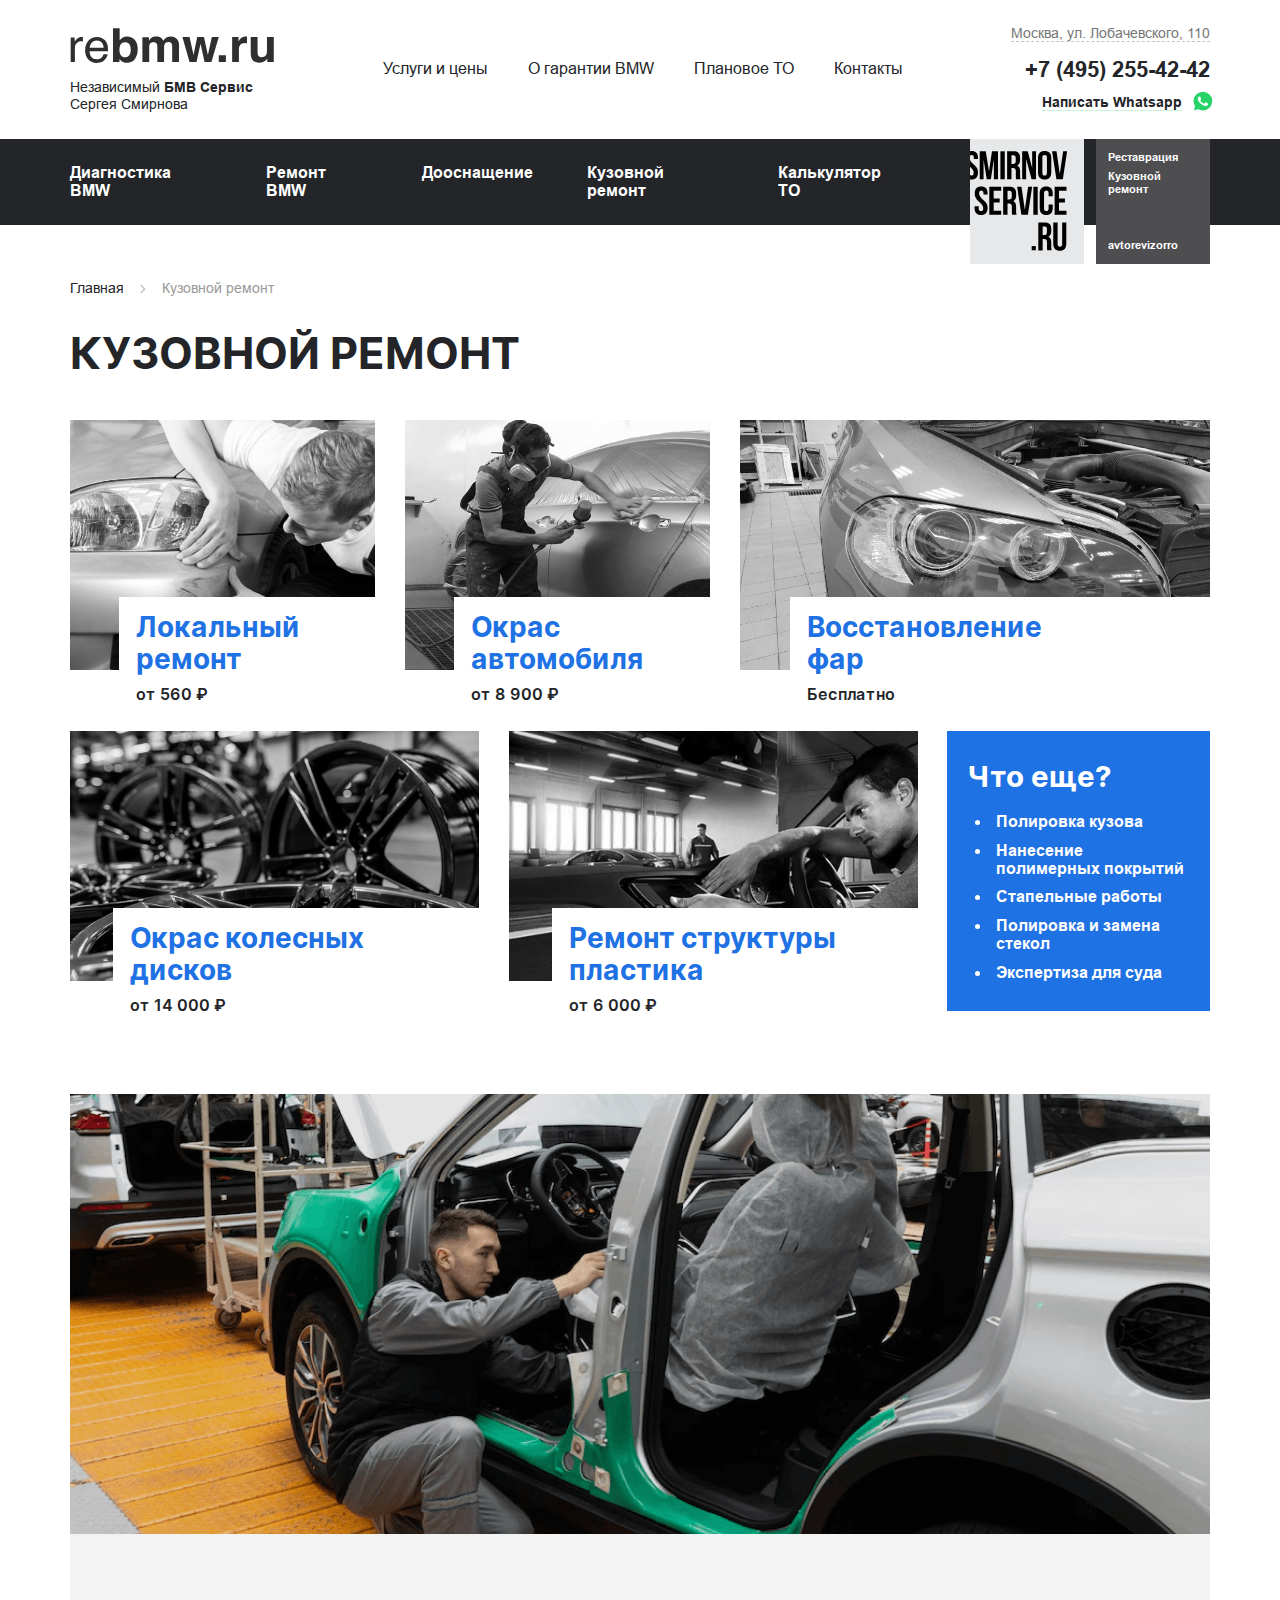
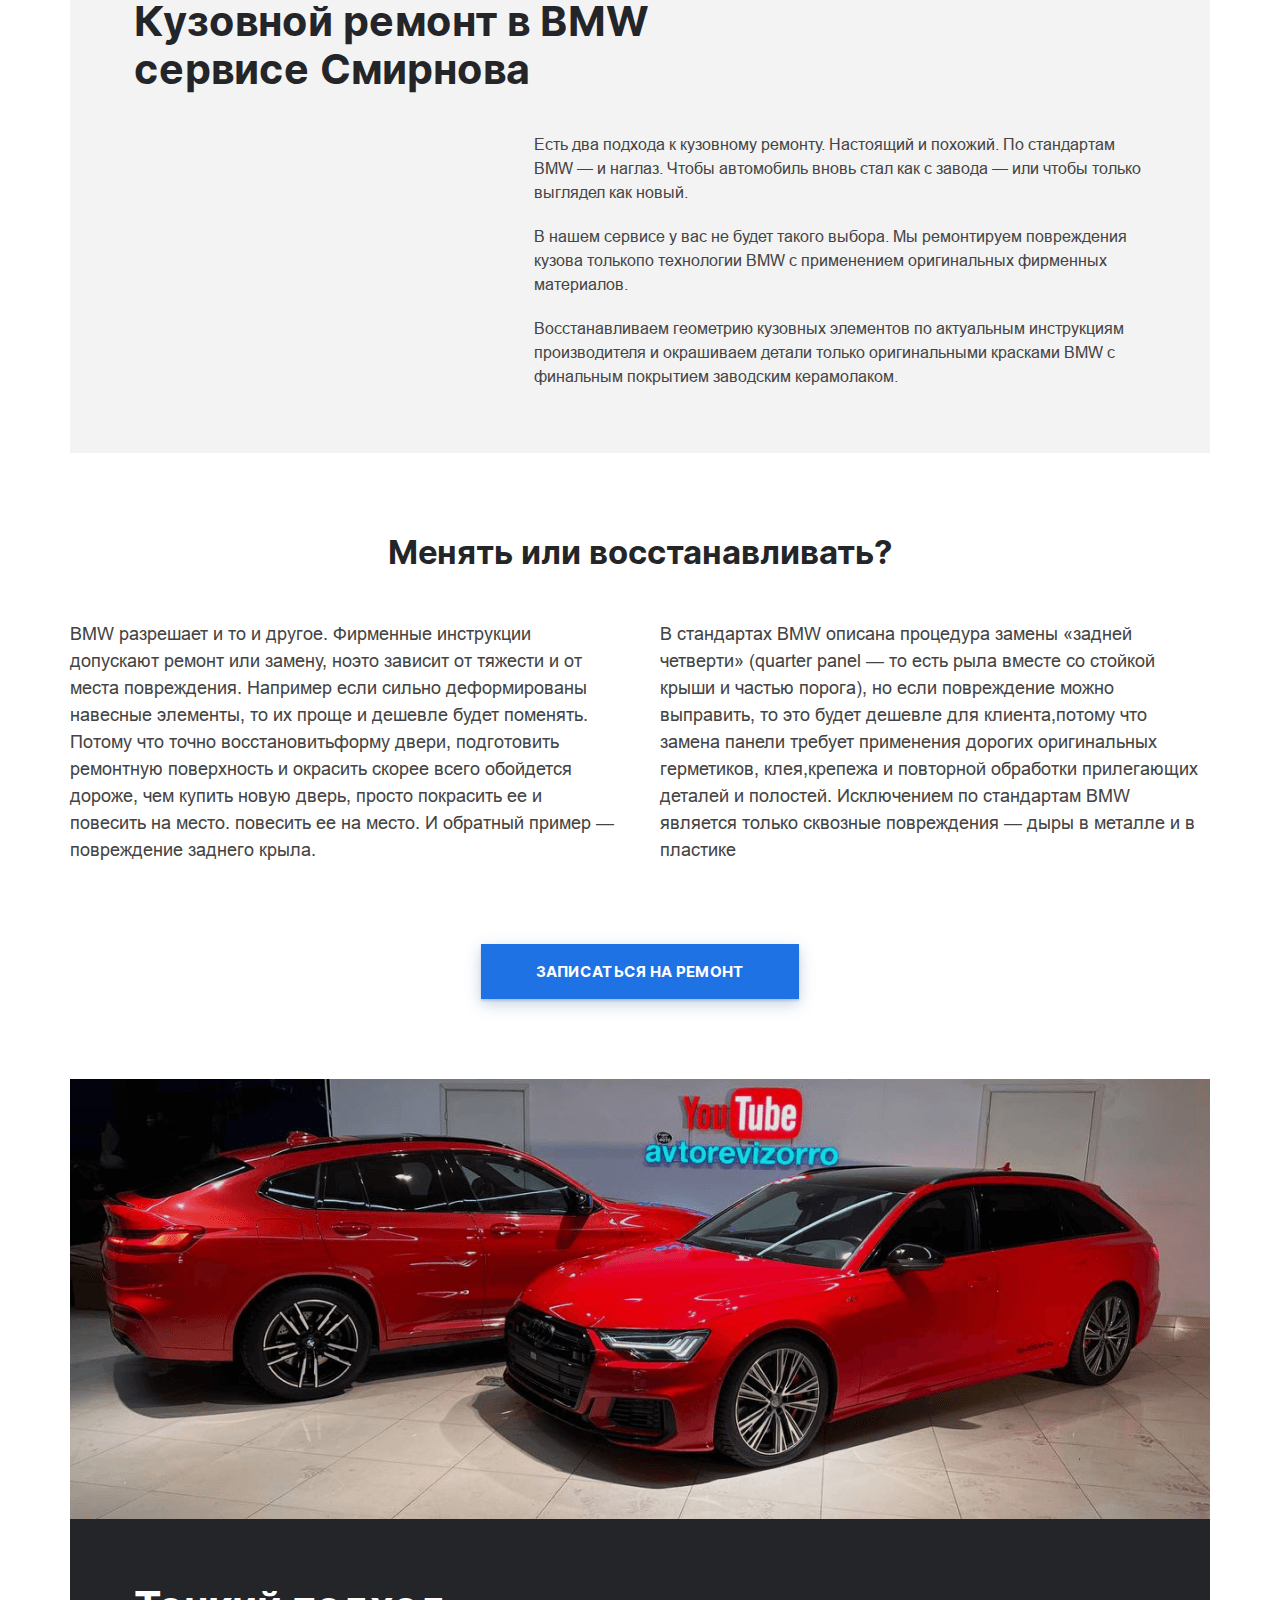
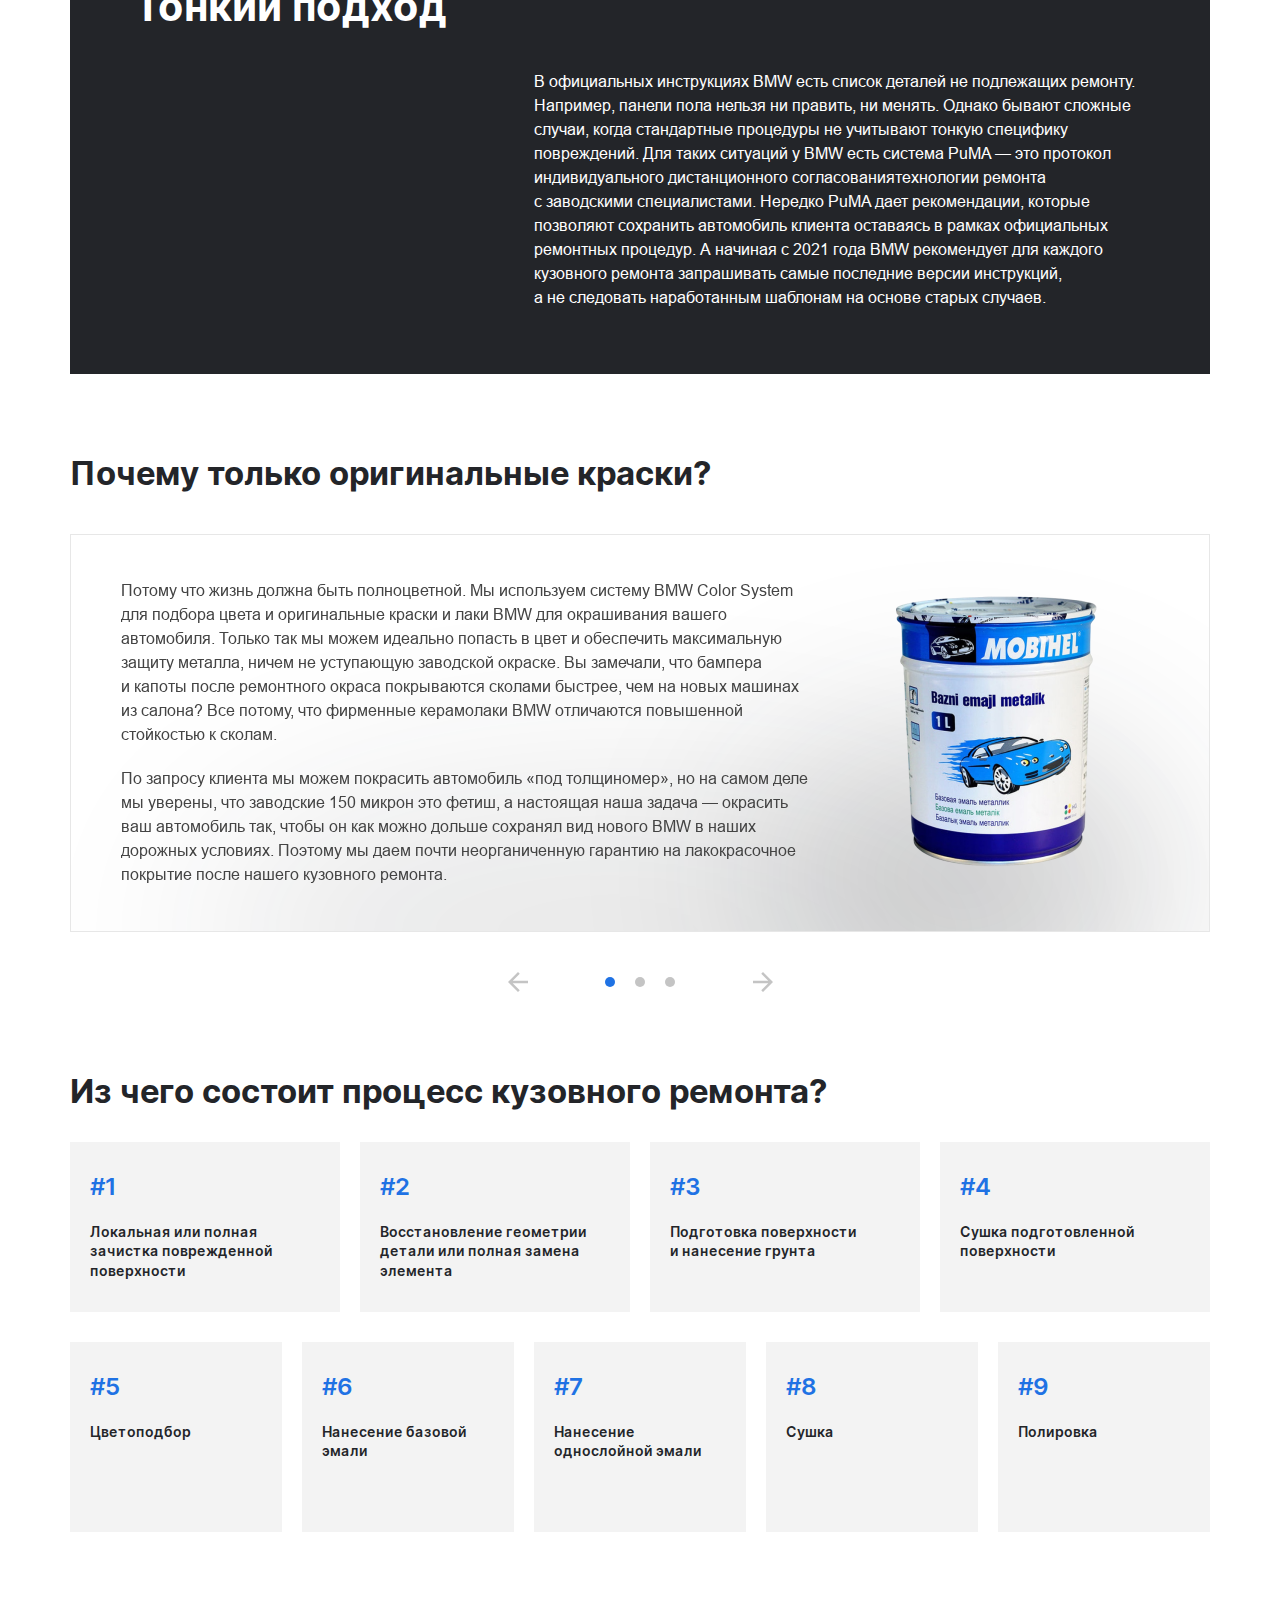
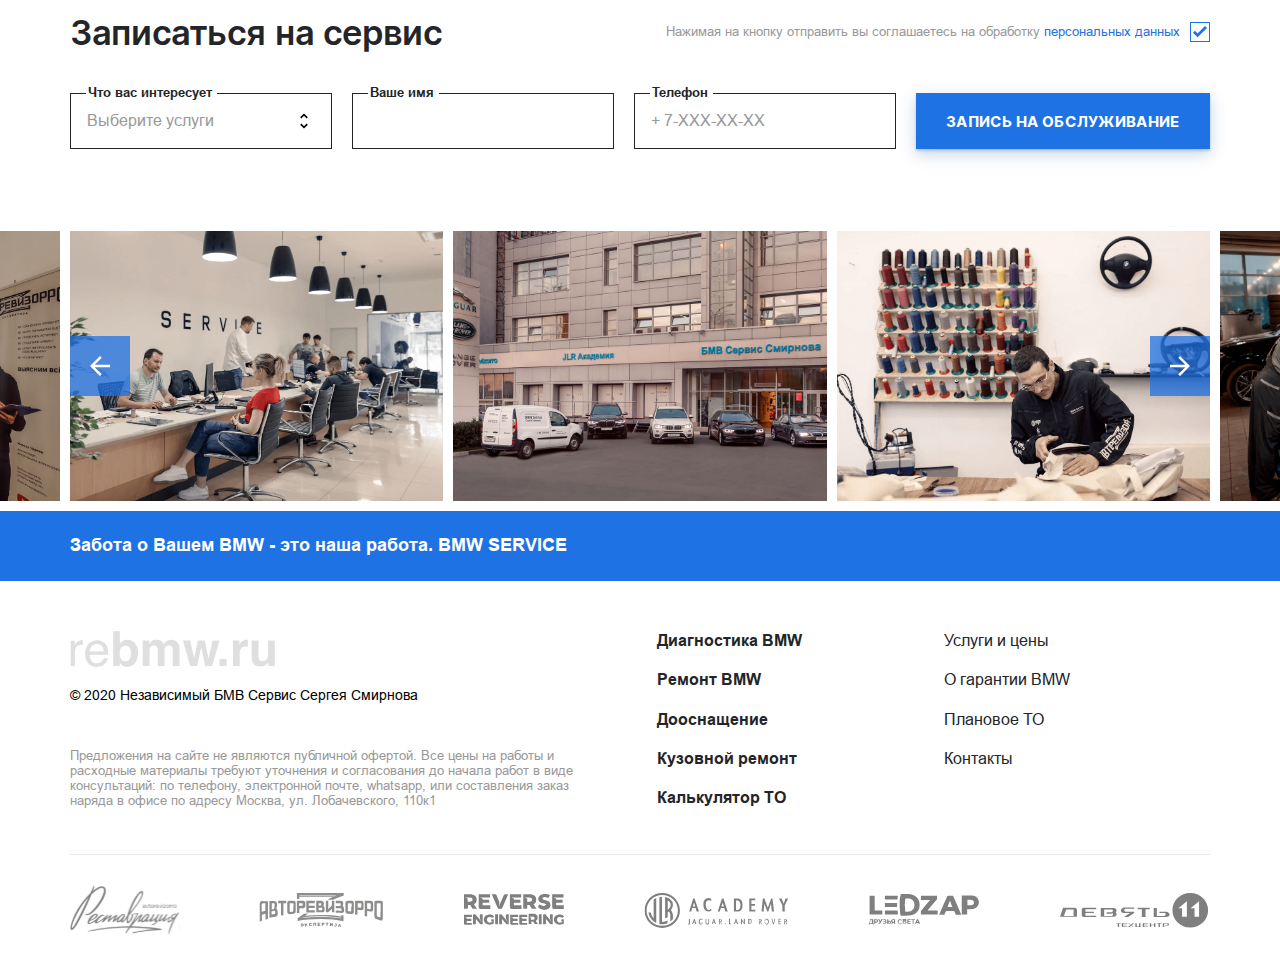
==== commit 92fc6196: "Add files via upload" ====
--- a/body-repair.html
+++ b/body-repair.html
@@ -46,7 +46,7 @@
 							<a href="index.html">
 								<img src="assets/images/rebmv_logo.svg" alt="logo">
 							</a>
-							<div class="header__logo-descr">Независимый <span>БМВ Сервис</span><br>им. Сергея Смирнова</div>
+							<div class="header__logo-descr">Независимый <span>БМВ Сервис</span><br>Сергея Смирнова</div>
 						</div>
 						<nav class="header-nav">
 							<a href="prices.html" class="header-nav__link">Услуги и цены</a>
@@ -127,7 +127,7 @@
 									<img src="assets/images/service/service_15.jpg" alt="">
 								</div>
 								<div class="service__info">
-									<div class="service__title service__title_many">Локальный<br>ремонт</div>
+									<div class="service__title service__title_many">Локальный<br> ремонт</div>
 									<div class="service__price">от 560 ₽</div>
 								</div>
 							</a><!---/service__item-->
@@ -145,7 +145,7 @@
 									<img src="assets/images/service/service_17.jpg" alt="">
 								</div>
 								<div class="service__info">
-									<div class="service__title">Восстановление<br>фар</div>
+									<div class="service__title">Восстановление<br> фар</div>
 									<div class="service__price">Бесплатно</div>
 								</div>
 							</a><!---/service__item-->
--- a/assets/css/style.css
+++ b/assets/css/style.css
@@ -563,6 +563,8 @@
       font-size: 16px; }
     .footer__logo {
       display: none; }
+    .footer__text {
+      font-size: 12px; }
     .footer__inner {
       padding: 30px 0 15px;
       border-bottom: none;
@@ -1223,6 +1225,30 @@
   padding-top: 70px;
   position: relative;
   overflow: hidden; }
+  .products_equipping {
+    padding-top: 0; }
+    .products_equipping:after {
+      display: none; }
+    @media (min-width: 991px) {
+      .products_equipping .products__box {
+        min-height: 568px; }
+        .products_equipping .products__box_small {
+          min-height: 530px; }
+        .products_equipping .products__box_big {
+          min-height: auto; } }
+    .products_equipping .products__photo img {
+      max-height: 285px; }
+    .products_equipping .products__box_small .products__photo {
+      width: 100%;
+      height: 200px;
+      margin: 0; }
+      .products_equipping .products__box_small .products__photo img {
+        height: 100%; }
+    .products_equipping .products__box_small .products__name {
+      font-size: 24px; }
+      @media (max-width: 1600px) {
+        .products_equipping .products__box_small .products__name {
+          font-size: calc(18px + 6 * ((100vw - 375px) / 1225)); } }
   .products:after {
     content: "";
     width: 1000px;
@@ -1274,6 +1300,11 @@
         opacity: 1; }
       .products .tabs-nav a:last-child {
         margin-right: 0; }
+  .products__btn {
+    text-align: center;
+    margin-top: 40px; }
+    .products__btn .btn {
+      min-width: 318px; }
   .products__title {
     margin-bottom: 50px; }
   .products__inner {
@@ -1305,7 +1336,10 @@
       -webkit-box-orient: horizontal;
       -webkit-box-direction: normal;
       -ms-flex-direction: row;
-      flex-direction: row; }
+      flex-direction: row;
+      -webkit-box-align: center;
+      -ms-flex-align: center;
+      align-items: center; }
       .products__box_big .products__info {
         padding-bottom: 30px; }
       .products__box_big .products__photo img {
@@ -1353,6 +1387,8 @@
     color: #444444;
     line-height: 1.57;
     margin-bottom: 10px; }
+    .products__description:last-child {
+      margin-bottom: 0; }
   .products__link {
     display: inline-block;
     font-family: "Arial", sans-serif;
@@ -1360,7 +1396,6 @@
     font-weight: 400;
     color: #1F72E4;
     line-height: 1.15;
-    margin-bottom: 30px;
     position: relative; }
     .products__link:after {
       content: "";
@@ -1378,6 +1413,7 @@
     .products__link:hover:after {
       opacity: 1; }
   .products__price {
+    margin-top: 30px;
     font-family: "Inter", sans-serif;
     font-size: 24px;
     font-weight: 700;
@@ -1394,7 +1430,9 @@
     -o-object-fit: cover;
     object-fit: cover; }
   .products-list {
-    margin-top: 10px; }
+    margin-top: 40px; }
+    .products-list .products__price {
+      margin-top: 0; }
     .products-list li {
       display: -webkit-box;
       display: -ms-flexbox;
@@ -1485,6 +1523,8 @@
 /*=========Article=========*/
 .article__title {
   margin-bottom: 40px; }
+  .article__title.mb-48 {
+    margin-bottom: 48px; }
 
 .article__subtitle {
   font-family: "Inter", sans-serif;
@@ -1496,6 +1536,11 @@
   @media (max-width: 1600px) {
     .article__subtitle {
       font-size: calc(22px + 14 * ((100vw - 375px) / 1225)); } }
+  .article__subtitle_med {
+    margin-bottom: 24px; }
+    @media (max-width: 1600px) {
+      .article__subtitle_med {
+        font-size: calc(24px + 12 * ((100vw - 375px) / 1225)); } }
 
 .article__row {
   display: -webkit-box;
@@ -1534,14 +1579,28 @@
         right: 0;
         z-index: 1; }
 
+.article__btn {
+  margin-top: 40px;
+  text-align: center; }
+  .article__btn .btn {
+    padding: 20px;
+    min-width: 318px; }
+
 /*=========/article=========*/
 /*========Info-box==========*/
 .info-box {
   background-color: #F3F3F3; }
+  .info-box_bl {
+    background-color: #232529; }
+    .info-box_bl .info-box__title {
+      color: #ffffff; }
+    .info-box_bl .info-box__text {
+      color: #ffffff; }
   .info-box__content {
     padding: 64px; }
   .info-box__photo img {
     width: 100%;
+    min-height: 175px;
     -o-object-fit: cover;
     object-fit: cover; }
   .info-box__title {
@@ -1642,6 +1701,8 @@
       margin-bottom: 18px; }
       .mail-box__text p:last-child {
         margin-bottom: 0; }
+    .mail-box__text i {
+      color: #444444 !important; }
     .mail-box__text span {
       font-style: normal;
       font-size: 16px;
@@ -1752,8 +1813,189 @@
   line-height: 1.33333; }
 
 /*==========/FAQ==========*/
+/*=========Info-slider========*/
+.info-slider__title {
+  margin-bottom: 40px; }
+
+.info-slider__box {
+  display: -webkit-box;
+  display: -ms-flexbox;
+  display: flex;
+  -webkit-box-align: center;
+  -ms-flex-align: center;
+  align-items: center;
+  border: 1px solid #E7E7E7;
+  padding: 50px 0 60px 50px;
+  position: relative;
+  overflow: hidden; }
+  .info-slider__box_pc {
+    padding: 44px 50px; }
+    .info-slider__box_pc .info-slider__info {
+      width: 67%; }
+    .info-slider__box_pc .info-slider__photo {
+      width: 33%;
+      padding-left: 35px; }
+  .info-slider__box:before {
+    content: "";
+    width: 36.4%;
+    height: 269px;
+    -webkit-filter: blur(100px);
+    filter: blur(100px);
+    position: absolute;
+    bottom: 0;
+    right: 38px;
+    -webkit-transform: translateY(30%);
+    -ms-transform: translateY(30%);
+    transform: translateY(30%);
+    z-index: -1;
+    opacity: 0.2;
+    background-color: #232529;
+    border-radius: 60%;
+    pointer-events: none; }
+  .info-slider__box:after {
+    content: "";
+    width: 78.5%;
+    height: 308px;
+    -webkit-filter: blur(100px);
+    filter: blur(100px);
+    position: absolute;
+    bottom: 0;
+    left: 50%;
+    -webkit-transform: translate(-50%, 50%);
+    -ms-transform: translate(-50%, 50%);
+    transform: translate(-50%, 50%);
+    z-index: -1;
+    opacity: 0.1;
+    background-color: #232529;
+    border-radius: 60%;
+    pointer-events: none; }
+
+.info-slider__info {
+  width: 54.5%; }
+
+.info-slider__photo {
+  width: 45.5%; }
+  .info-slider__photo img {
+    max-width: 100%; }
+
+.info-slider__subtitle {
+  font-family: "Inter", sans-serif;
+  font-size: 24px;
+  font-weight: 600;
+  color: #232529;
+  line-height: 1.21;
+  margin-bottom: 20px; }
+  @media (max-width: 1600px) {
+    .info-slider__subtitle {
+      font-size: calc(20px + 4 * ((100vw - 375px) / 1225)); } }
+
+.info-slider .slider-arrows {
+  margin: 40px auto 0;
+  max-width: 265px; }
+
+/*=========/info-slider========*/
+/*=========Procedure========*/
+.procedure__inner {
+  margin: 30px 0 -30px -20px;
+  display: -webkit-box;
+  display: -ms-flexbox;
+  display: flex;
+  -ms-flex-wrap: wrap;
+  flex-wrap: wrap; }
+  .procedure__inner > * {
+    margin-left: 20px;
+    margin-bottom: 30px; }
+
+.procedure__item {
+  width: calc(25% - 20px);
+  min-height: 170px;
+  padding: 30px 20px;
+  background-color: #F3F3F3; }
+  .procedure__item_small {
+    width: calc(20% - 20px);
+    min-height: 190px; }
+
+.procedure__number {
+  font-family: "Inter", sans-serif;
+  font-size: 24px;
+  font-weight: 600;
+  color: #1F72E4;
+  line-height: 1.25;
+  margin-bottom: 20px; }
+
+.procedure__text {
+  font-family: "Inter", sans-serif;
+  font-size: 14px;
+  font-weight: 600;
+  color: #232529;
+  line-height: 1.42; }
+
+/*=========/procedure========*/
+/*============Additions==========*/
+.additions.mt-40 {
+  margin-top: 40px; }
+
+.additions__inner {
+  display: -webkit-box;
+  display: -ms-flexbox;
+  display: flex;
+  -ms-flex-wrap: wrap;
+  flex-wrap: wrap;
+  margin-left: -20px;
+  margin-bottom: -20px; }
+  .additions__inner > * {
+    width: calc(25% - 20px);
+    margin-left: 20px;
+    margin-bottom: 20px; }
+
+.additions__item {
+  background-color: #F3F3F3;
+  padding: 32px 20px;
+  text-align: center; }
+
+.additions__name {
+  font-family: "Inter", sans-serif;
+  font-size: 18px;
+  font-weight: 600;
+  color: #232529;
+  line-height: 1.5;
+  margin-bottom: 20px; }
+
+.additions__icon {
+  margin-bottom: 20px; }
+  .additions__icon img {
+    width: 48px; }
+
+.additions__price {
+  font-family: "Inter", sans-serif;
+  font-size: 24px;
+  font-weight: 600;
+  color: #232529;
+  line-height: 1.25; }
+
+/*============/additions==========*/
 /*============Adaptive=============*/
 @media (max-width: 991px) {
+  .additions__inner {
+    margin-left: -16px;
+    margin-bottom: -16px; }
+    .additions__inner > * {
+      width: calc(50% - 16px);
+      margin-left: 16px;
+      margin-bottom: 16px; }
+  .procedure__inner {
+    margin: 24px 0 -10px -10px; }
+    .procedure__inner > * {
+      margin-left: 10px;
+      margin-bottom: 10px; }
+  .procedure__item {
+    padding: 20px 15px;
+    width: calc(25% - 10px); }
+    .procedure__item_small {
+      width: calc(20% - 10px);
+      min-height: 170px; }
+  .info-slider__box {
+    padding: 24px 20px 34px; }
   .photo-box__text {
     font-size: 14px;
     padding: 30px 20px; }
@@ -1775,6 +2017,10 @@
   .maintenance__price {
     margin-top: 30px;
     padding-top: 28px; }
+  .products_equipping .products__info {
+    padding: 24px; }
+  .products_equipping .products__name {
+    margin-bottom: 16px; }
   .products__inner {
     margin-left: -15px;
     margin-bottom: -15px; }
@@ -1787,17 +2033,17 @@
       .products__inner .products__box_big {
         width: calc(100% - 15px); }
   .products__info {
-    padding: 20px 20px 30px; }
+    padding: 20px 20px 32px; }
   .products__name {
     margin-bottom: 20px; }
   .products__description .mobile-none {
     display: none; }
   .products__box_small .products__photo {
     margin-top: 30px; }
-  .products__link {
-    margin-bottom: 25px; }
+  .products__price {
+    margin-top: 30px; }
   .products-list {
-    margin-top: 5px; }
+    margin-top: 30px; }
   .pluses__inner {
     margin-left: 0; }
     .pluses__inner > * {
@@ -1823,9 +2069,58 @@
     .article__row > * {
       width: 100%;
       margin-left: 0;
-      margin-bottom: 20px; } }
+      margin-bottom: 15px; }
+      .article__row > *:last-child {
+        margin-bottom: 0; } }
 
 @media (max-width: 766px) {
+  .additions.mt-40 {
+    margin-top: 24px; }
+  .additions__item {
+    padding: 32px 16px; }
+  .additions__name {
+    font-size: 16px; }
+  .additions__price {
+    font-size: 20px; }
+  .procedure__inner {
+    margin: 24px 0 -10px -10px; }
+    .procedure__inner > * {
+      margin-left: 10px;
+      margin-bottom: 10px; }
+  .procedure__item {
+    padding: 20px 15px;
+    width: calc(50% - 10px); }
+    .procedure__item_small {
+      width: calc(50% - 10px);
+      min-height: 170px; }
+  .procedure__number {
+    font-size: 20px;
+    margin-bottom: 16px; }
+  .info-slider__title {
+    margin-bottom: 24px;
+    text-align: center; }
+  .info-slider__box {
+    display: block; }
+    .info-slider__box_pc .info-slider__info {
+      width: 100%; }
+    .info-slider__box_pc .info-slider__photo {
+      width: 100%;
+      padding-left: 0; }
+    .info-slider__box:before {
+      display: none; }
+    .info-slider__box:after {
+      height: 70px;
+      -webkit-transform: translate(-50%, 0);
+      -ms-transform: translate(-50%, 0);
+      transform: translate(-50%, 0);
+      top: auto;
+      bottom: 20px; }
+  .info-slider__info {
+    width: 100%;
+    margin-bottom: 45px; }
+  .info-slider__photo {
+    width: 100%;
+    text-align: center; }
   .faq__title {
     margin-bottom: 20px; }
   .faq__item {
@@ -1842,6 +2137,8 @@
     font-size: 14px; }
   .article__title {
     margin-bottom: 25px; }
+    .article__title.mb-48 {
+      margin-bottom: 25px; }
   .article__subtitle {
     margin-bottom: 20px; }
   .article__block-title a {
@@ -1849,6 +2146,8 @@
     .article__block-title a:after {
       width: 100%;
       height: 1px; }
+  .article__btn {
+    margin-top: 24px; }
   .info-box__content {
     padding: 32px 24px; }
   .info-box__title {
@@ -1869,6 +2168,8 @@
       letter-spacing: -1.1px; }
       .mail-box__text p {
         margin-bottom: 15px; }
+      .mail-box__text span {
+        font-size: 14px; }
   .photo-box {
     display: block; }
     .photo-box__text {
@@ -1924,6 +2225,10 @@
       right: 11px; }
   .products {
     padding-top: 40px; }
+    .products_equipping {
+      padding-top: 0; }
+      .products_equipping .products__title {
+        text-align: left; }
     .products:after {
       width: 100%;
       height: 326px;
@@ -1932,6 +2237,8 @@
       display: -webkit-box;
       display: -ms-flexbox;
       display: flex; }
+    .products__btn {
+      margin-top: 24px; }
     .products__title {
       text-align: center;
       margin-bottom: 30px; }
@@ -1954,14 +2261,30 @@
         object-position: top left; } }
 
 @media (max-width: 546px) {
+  .products_equipping .products__photo {
+    height: 200px; }
+    .products_equipping .products__photo img {
+      height: 200px; }
+  .products_equipping .products__box_big .products__photo {
+    height: 200px; }
+    .products_equipping .products__box_big .products__photo img {
+      height: 200px; }
   .products__box_small .products__photo {
     width: 150px; }
-  .products__box_big .products__photo img {
-    height: 180px; }
+  .products__box_big {
+    -webkit-box-align: stretch;
+    -ms-flex-align: stretch;
+    align-items: stretch; }
+    .products__box_big .products__photo img {
+      height: 180px; }
   .products-list li:after {
     bottom: 4px; } }
 
 @media (max-width: 450px) {
+  .products_equipping .products__inner {
+    margin-bottom: -30px; }
+    .products_equipping .products__inner > * {
+      margin-bottom: 30px; }
   .products__inner {
     margin-left: 0; }
     .products__inner .products__box {
@@ -1996,13 +2319,21 @@
     margin-right: 0;
     margin-left: 20px; }
     .pluses__icon img {
-      width: 36px; } }
+      width: 36px; }
+  .info-box__title br {
+    display: none; }
+  .article__btn .btn {
+    min-width: 300px; } }
 
 @media (max-width: 360px) {
+  .products__btn .btn {
+    min-width: auto; }
   .activity__contact span {
     font-size: 13px; }
   .mail-box__title span {
-    font-size: 16px; } }
+    font-size: 16px; }
+  .article__btn .btn {
+    min-width: 100%; } }
 
 /*============/adaptive=============*/
 /*Reset
@@ -2127,6 +2458,8 @@
   color: #232529;
   line-height: 1.2;
   text-transform: uppercase; }
+  .title_bold {
+    font-weight: 700; }
   @media (max-width: 1600px) {
     .title {
       font-size: calc(30px + 18 * ((100vw - 375px) / 1225)); } }
@@ -2151,6 +2484,8 @@
   @media (max-width: 1600px) {
     .title-medium {
       font-size: calc(24px + 12 * ((100vw - 375px) / 1225)); } }
+  .title-medium_center {
+    text-align: center; }
 
 .title-big {
   font-family: "Inter", sans-serif;
@@ -2168,6 +2503,8 @@
   font-weight: 400;
   color: #444444;
   line-height: 1.5; }
+  .description_big {
+    font-size: 18px; }
   .description p {
     margin-bottom: 20px; }
     .description p:last-child {
@@ -2197,6 +2534,10 @@
       margin-right: 0 !important; }
   .slider-arrows .swiper-pagination-bullet-active {
     background-color: #232529; }
+  .slider-arrows_blue .swiper-pagination-bullet-active {
+    background-color: #1F72E4; }
+  .slider-arrows_blue .slider-arrow:hover svg {
+    fill: #1F72E4; }
 
 .slider-arrow {
   cursor: pointer;
@@ -2257,6 +2598,13 @@
 
 /*==========/intro==========*/
 /*=========About========*/
+.about_repair {
+  padding: 80px 0; }
+  .about_repair .about-video {
+    width: 57.8%; }
+  .about_repair .about__info {
+    width: 42.2%; }
+
 .about__inner {
   display: -webkit-box;
   display: -ms-flexbox;
@@ -2667,8 +3015,84 @@
 
 /*==========/models=========*/
 /*=========Service==========*/
-.service__inner.swiper {
+.service_bw .service__title {
+  font-size: 30px; }
+  @media (max-width: 1600px) {
+    .service_bw .service__title {
+      font-size: calc(22px + 8 * ((100vw - 375px) / 1225)); } }
+
+.service_bw .service__wrapper {
+  margin-bottom: -28px; }
+
+.service_bw .service__item {
+  margin-bottom: 28px;
+  width: calc(28.65% - 30px); }
+  .service_bw .service__item .service__info {
+    width: 84%; }
+  .service_bw .service__item_large .service__info, .service_bw .service__item_big .service__info {
+    width: 89.5%; }
+  .service_bw .service__item_big {
+    width: calc(37.5% - 30px); }
+  .service_bw .service__item_large {
+    width: calc(42.7% - 30px); }
+  .service_bw .service__item:hover .service__photo:after {
+    opacity: 0.65; }
+
+.service_bw .service__photo {
+  position: relative;
+  z-index: 1; }
+  .service_bw .service__photo img {
+    -webkit-filter: grayscale(1);
+    filter: grayscale(1); }
+  .service_bw .service__photo:after {
+    content: "";
+    width: 100%;
+    height: 100%;
+    background-color: #1F72E4;
+    opacity: 0;
+    position: absolute;
+    top: 0;
+    left: 0;
+    -webkit-transition: all .2s linear;
+    -o-transition: all .2s linear;
+    transition: all .2s linear;
+    z-index: 2; }
+
+.service_bw .service__info {
+  width: 89.5%; }
+
+.service_bw .service__price {
+  font-family: "Inter", sans-serif;
+  font-weight: 600; }
+
+.service_bw .service__photo img {
+  height: 250px; }
+
+.service_bw .service__contact {
+  bottom: 31px; }
+
+.service_repair .service__title {
+  font-size: 28px; }
+  @media (max-width: 1600px) {
+    .service_repair .service__title {
+      font-size: calc(22px + 6 * ((100vw - 375px) / 1225)); } }
+  .service_repair .service__title_many {
+    font-size: 27px; }
+    @media (max-width: 1600px) {
+      .service_repair .service__title_many {
+        font-size: calc(22px + 5 * ((100vw - 375px) / 1225)); } }
+
+.service__maintitle {
+  margin-bottom: 40px; }
+
+.service__subtitle {
+  margin-bottom: 40px; }
+
+.service__inner {
+  position: relative;
   margin-right: -30px; }
+  .service__inner.swiper {
+    margin-right: -30px; }
 
 .service__wrapper {
   display: -webkit-box;
@@ -2745,6 +3169,8 @@
   z-index: 1; }
   .service__contact .contact-box {
     height: 280px; }
+  .service__contact_big {
+    width: 38.4%; }
 
 /*=========/service==========*/
 /*========Contact-box=========*/
@@ -2761,6 +3187,11 @@
   -webkit-box-pack: justify;
   -ms-flex-pack: justify;
   justify-content: space-between; }
+  .contact-box_more {
+    padding: 30px 20px;
+    -webkit-box-pack: center;
+    -ms-flex-pack: center;
+    justify-content: center; }
   .contact-box__title {
     font-family: "Inter", sans-serif;
     font-size: 32px;
@@ -2768,6 +3199,9 @@
     color: #ffffff;
     line-height: 1.125;
     margin-bottom: 20px; }
+    .contact-box__title.mb-40 {
+      margin-bottom: 40px;
+      padding-left: 10px; }
     @media (max-width: 1600px) {
       .contact-box__title {
         font-size: calc(22px + 10 * ((100vw - 375px) / 1225)); } }
@@ -2817,6 +3251,45 @@
         transition: all .2s linear; }
       .contact-box__whatspp span:hover:after {
         opacity: 1; }
+  .contact-box__row {
+    display: -webkit-box;
+    display: -ms-flexbox;
+    display: flex; }
+    .contact-box__row > * {
+      margin-right: 13px; }
+      .contact-box__row > *:last-child {
+        margin-right: 0; }
+    .contact-box__row .contact-box__list-name {
+      font-size: 15px; }
+  .contact-box__list_min {
+    padding-left: 8px; }
+    .contact-box__list_min .contact-box__list-name {
+      font-size: 16px; }
+  .contact-box__list-price {
+    display: none; }
+  .contact-box__list-name {
+    display: block;
+    color: #ffffff; }
+  .contact-box__list li {
+    font-family: "Arial", sans-serif;
+    font-size: 18px;
+    font-weight: 700;
+    color: #ffffff;
+    line-height: 1.15;
+    padding-left: 21px;
+    position: relative;
+    margin-bottom: 10px; }
+    .contact-box__list li:last-child {
+      margin-bottom: 0; }
+    .contact-box__list li:before {
+      content: "";
+      width: 5px;
+      height: 5px;
+      background-color: #ffffff;
+      border-radius: 50%;
+      position: absolute;
+      top: 7px;
+      left: 0; }
 
 /*========contact-box=========*/
 /*==========Repair===========*/
@@ -3520,11 +3993,19 @@
   .models__tab.swiper {
     margin: 0 -15px;
     padding: 0 15px; }
-  .service__inner.swiper {
+  .service_bw .service__item {
+    width: calc(28.65% - 15px); }
+    .service_bw .service__item_big {
+      width: calc(37.5% - 15px); }
+    .service_bw .service__item_large {
+      width: calc(42.7% - 15px); }
+  .service__inner {
     margin-right: -15px; }
+    .service__inner.swiper {
+      margin-right: -15px; }
   .service__item {
     width: calc(29.25% - 15px);
-    margin-right: 10px; }
+    margin-right: 15px; }
     .service__item.swiper-slide {
       width: calc(29.25% - 15px);
       margin-right: 15px; }
@@ -3539,8 +4020,12 @@
         width: calc(41.5% - 15px);
         margin-right: 15px; }
   .service__contact {
-    right: 10px;
-    width: 24%; }
+    right: 15px;
+    width: 23.5%; }
+    .service__contact_big {
+      width: calc(42.7% - 15px); }
+      .service__contact_big .contact-box__list-name {
+        font-size: 12px; }
     .service__contact .contact-box {
       padding: 15px; }
   .repair__content_engine img {
@@ -3563,6 +4048,12 @@
     min-width: 500px; } }
 
 @media (max-width: 991px) {
+  .about_repair {
+    padding: 20px 0; }
+    .about_repair .about-video {
+      width: 100%; }
+    .about_repair .about__info {
+      width: 100%; }
   .about__inner {
     -webkit-box-orient: vertical;
     -webkit-box-direction: normal;
@@ -3594,29 +4085,43 @@
     margin-bottom: 24px; }
   .models {
     padding-top: 80px; }
+  .service_bw .service__photo img {
+    height: 200px; }
+  .service_bw .service__contact .contact-box_more {
+    height: 230px; }
+  .service_bw .service__item .service__info {
+    width: 92%; }
   .service__inner.swiper {
     margin-right: -15px;
     padding-right: 15px; }
-  .service__wrapper {
+  .service__swiper .service__wrapper {
     -ms-flex-wrap: nowrap;
     flex-wrap: nowrap;
     margin-bottom: 0; }
-  .service__item {
+  .service__swiper .service__item {
     margin-bottom: 0;
     margin-right: 0;
     padding-bottom: 0; }
-    .service__item.swiper-slide {
+    .service__swiper .service__item.swiper-slide {
       margin-right: 0; }
+  .service__swiper .service__contact {
+    margin-top: 10px;
+    position: static;
+    width: 100%; }
+    .service__swiper .service__contact .contact-box {
+      padding: 32px;
+      height: auto; }
   .service__info {
     bottom: 0;
     width: 68%; }
-  .service__contact {
-    margin-top: 10px;
-    position: static;
-    width: 100%; }
-    .service__contact .contact-box {
-      padding: 32px;
-      height: auto; }
+  .contact-box__list li {
+    font-size: 14px; }
+  .contact-box__list_min {
+    padding-left: 0; }
+    .contact-box__list_min .contact-box__list-name {
+      font-size: 12px; }
+  .contact-box__title.mb-40 {
+    margin-bottom: 20px; }
   .repair.section {
     margin-bottom: 0; }
   .repair__box {
@@ -3768,6 +4273,91 @@
       text-align: center; }
     .models__description {
       margin-bottom: 30px; }
+  .service__maintitle {
+    margin-bottom: 24px; }
+  .service__subtitle {
+    margin-bottom: 24px; }
+  .service_bw .service__inner {
+    margin-right: 0; }
+  .service_bw .service__wrapper {
+    margin-bottom: 0; }
+  .service_bw .service__item {
+    width: 100%;
+    margin-right: 0;
+    margin-bottom: 0;
+    padding: 10px 44px 10px 0;
+    border-bottom: 1px solid #E7E7E7;
+    border-top: 1px solid #E7E7E7; }
+    .service_bw .service__item:after {
+      content: "";
+      width: 20px;
+      height: 20px;
+      background: url("../images/arrow-tail_blue.svg") center no-repeat;
+      position: absolute;
+      top: 10px;
+      right: 0;
+      z-index: 1; }
+    .service_bw .service__item .service__info {
+      width: 100%; }
+    .service_bw .service__item_big .service__info, .service_bw .service__item_large .service__info {
+      width: 100%; }
+  .service_bw .service__photo {
+    display: none; }
+  .service_bw .service__info {
+    position: static;
+    padding: 0; }
+  .service_bw .service__title {
+    font-size: 22px;
+    line-height: 1; }
+    .service_bw .service__title br {
+      display: none; }
+  .service_bw .service__contact {
+    position: static;
+    width: 100%; }
+    .service_bw .service__contact .contact-box {
+      height: auto;
+      padding: 0;
+      background-color: transparent; }
+      .service_bw .service__contact .contact-box_more {
+        height: auto; }
+      .service_bw .service__contact .contact-box__title {
+        display: none; }
+      .service_bw .service__contact .contact-box__row {
+        display: block; }
+        .service_bw .service__contact .contact-box__row > * {
+          margin-right: 0; }
+      .service_bw .service__contact .contact-box__list-name {
+        font-family: "Inter", sans-serif;
+        font-size: 22px;
+        font-weight: 700;
+        color: #1F72E4;
+        line-height: 1;
+        margin-bottom: 10px;
+        position: relative;
+        padding-right: 44px; }
+        .service_bw .service__contact .contact-box__list-name:after {
+          content: "";
+          width: 20px;
+          height: 20px;
+          background: url("../images/arrow-tail_blue.svg") center no-repeat;
+          position: absolute;
+          top: 0;
+          right: 0;
+          z-index: 1; }
+      .service_bw .service__contact .contact-box__list-price {
+        display: block;
+        font-family: "Inter", sans-serif;
+        gap: 16px;
+        font-weight: 600;
+        color: #232529;
+        line-height: 1.21; }
+      .service_bw .service__contact .contact-box__list li {
+        margin-bottom: 0;
+        padding: 10px 0;
+        border-bottom: 1px solid #E7E7E7;
+        border-top: 1px solid #E7E7E7; }
+        .service_bw .service__contact .contact-box__list li:before {
+          display: none; }
   .laboratory__photo img {
     width: 155%;
     margin-left: -28%;
@@ -3881,6 +4471,8 @@
     margin-bottom: 50px; }
   .description {
     font-size: 14px; }
+    .description_big {
+      font-size: 14px; }
     .description p {
       margin-bottom: 15px; }
   .btn {
@@ -3975,11 +4567,22 @@
   .contact__data br {
     display: block; } }
 
+@media (max-width: 376px) {
+  .application__title {
+    padding: 0 70px; } }
+
 @media (max-width: 360px) {
   .title-big {
-    font-size: 16px; }
+    font-size: 17px; }
   .service__info {
     padding: 11px 7px 5px 7px; }
+  .service_bw .service__title {
+    font-size: 20px; }
+  .service_bw .service__contact {
+    position: static;
+    width: 100%; }
+    .service_bw .service__contact .contact-box__list-name {
+      font-size: 20px; }
   .projects__name img {
     margin-right: 7px; }
   .projects__name span {
